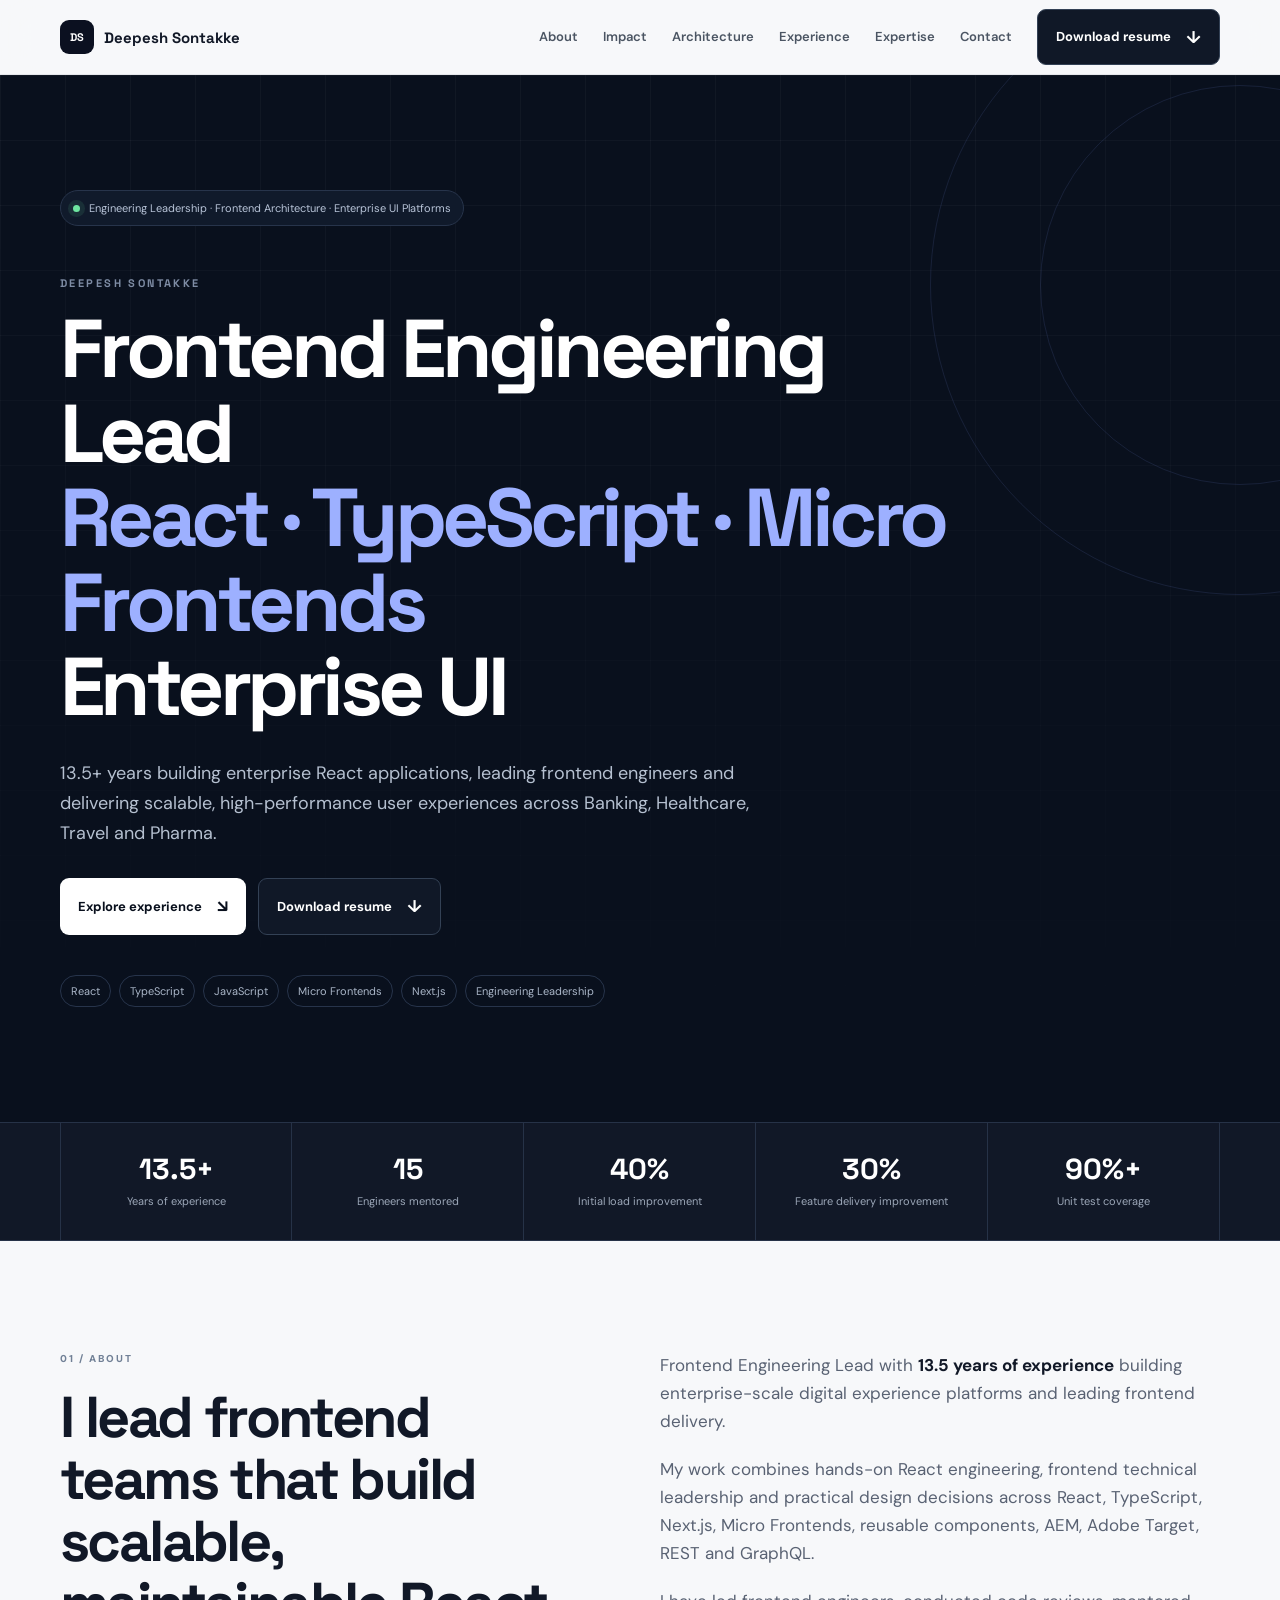
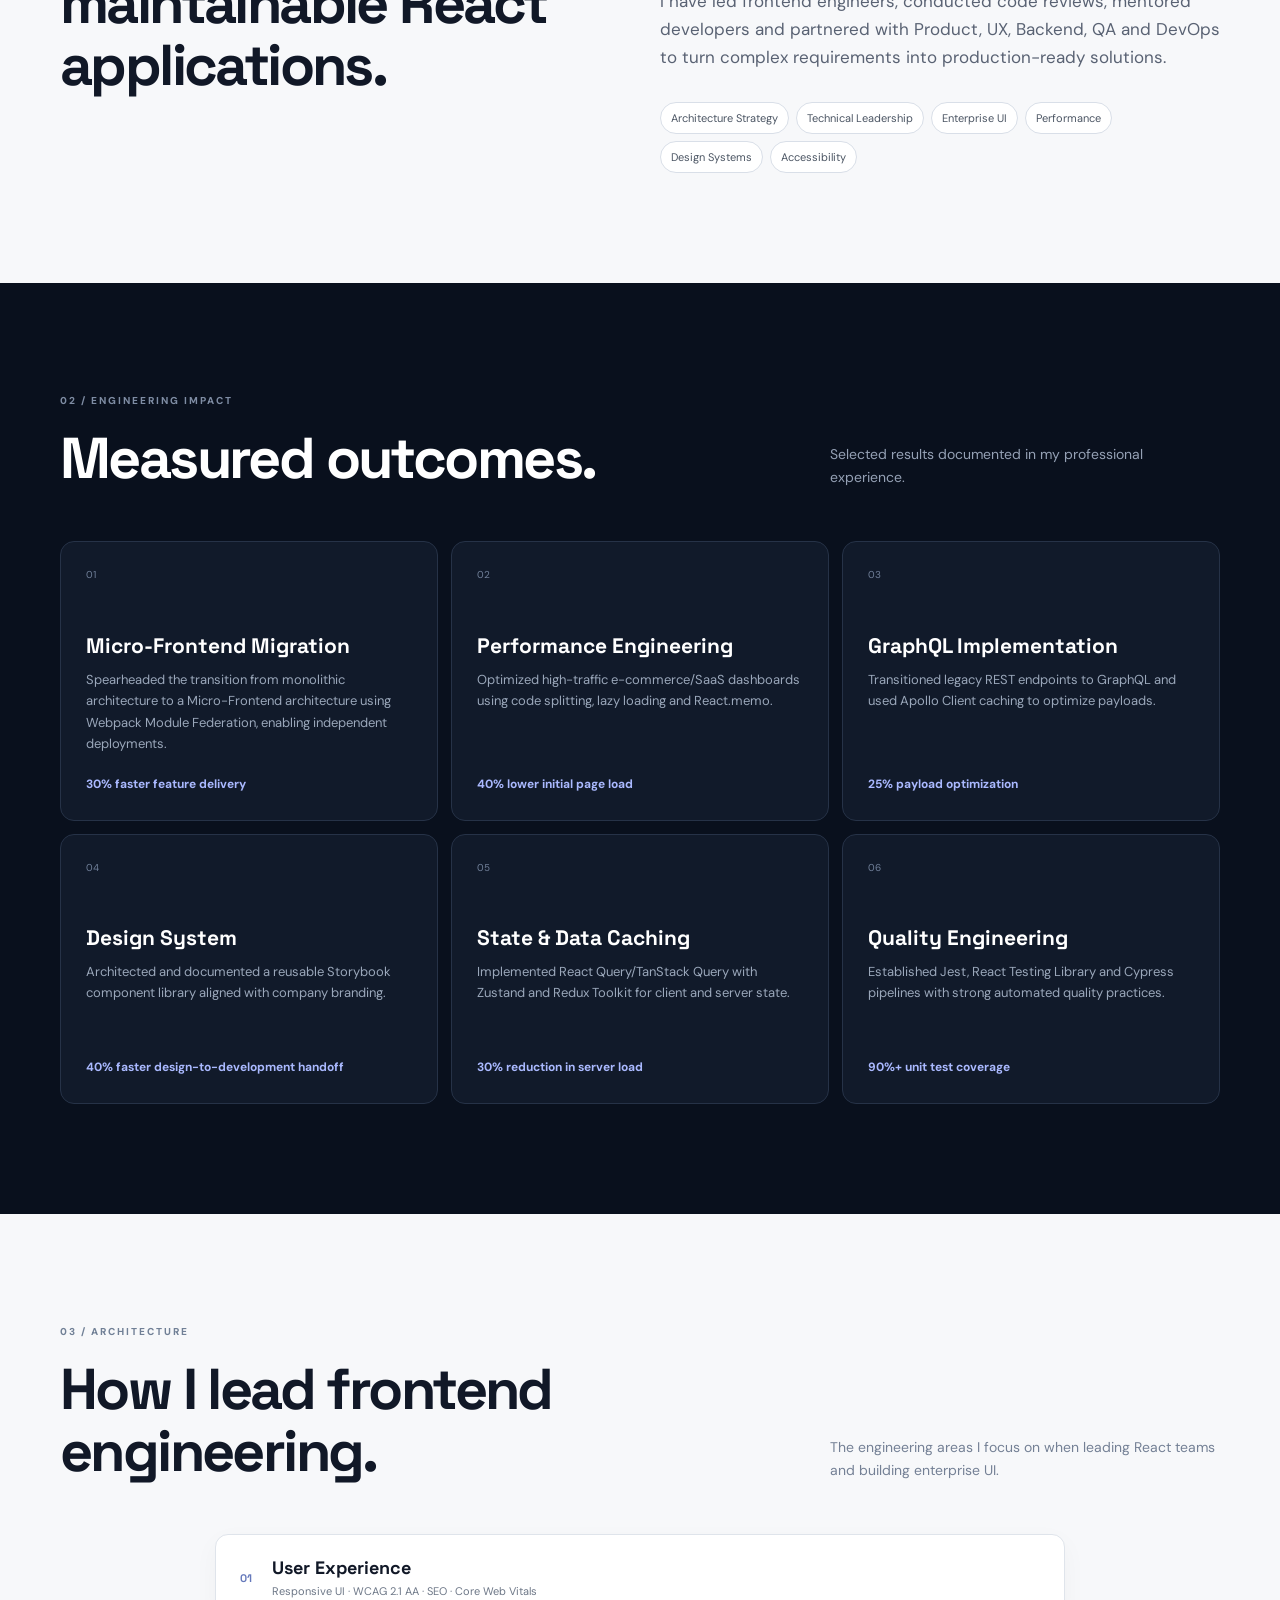
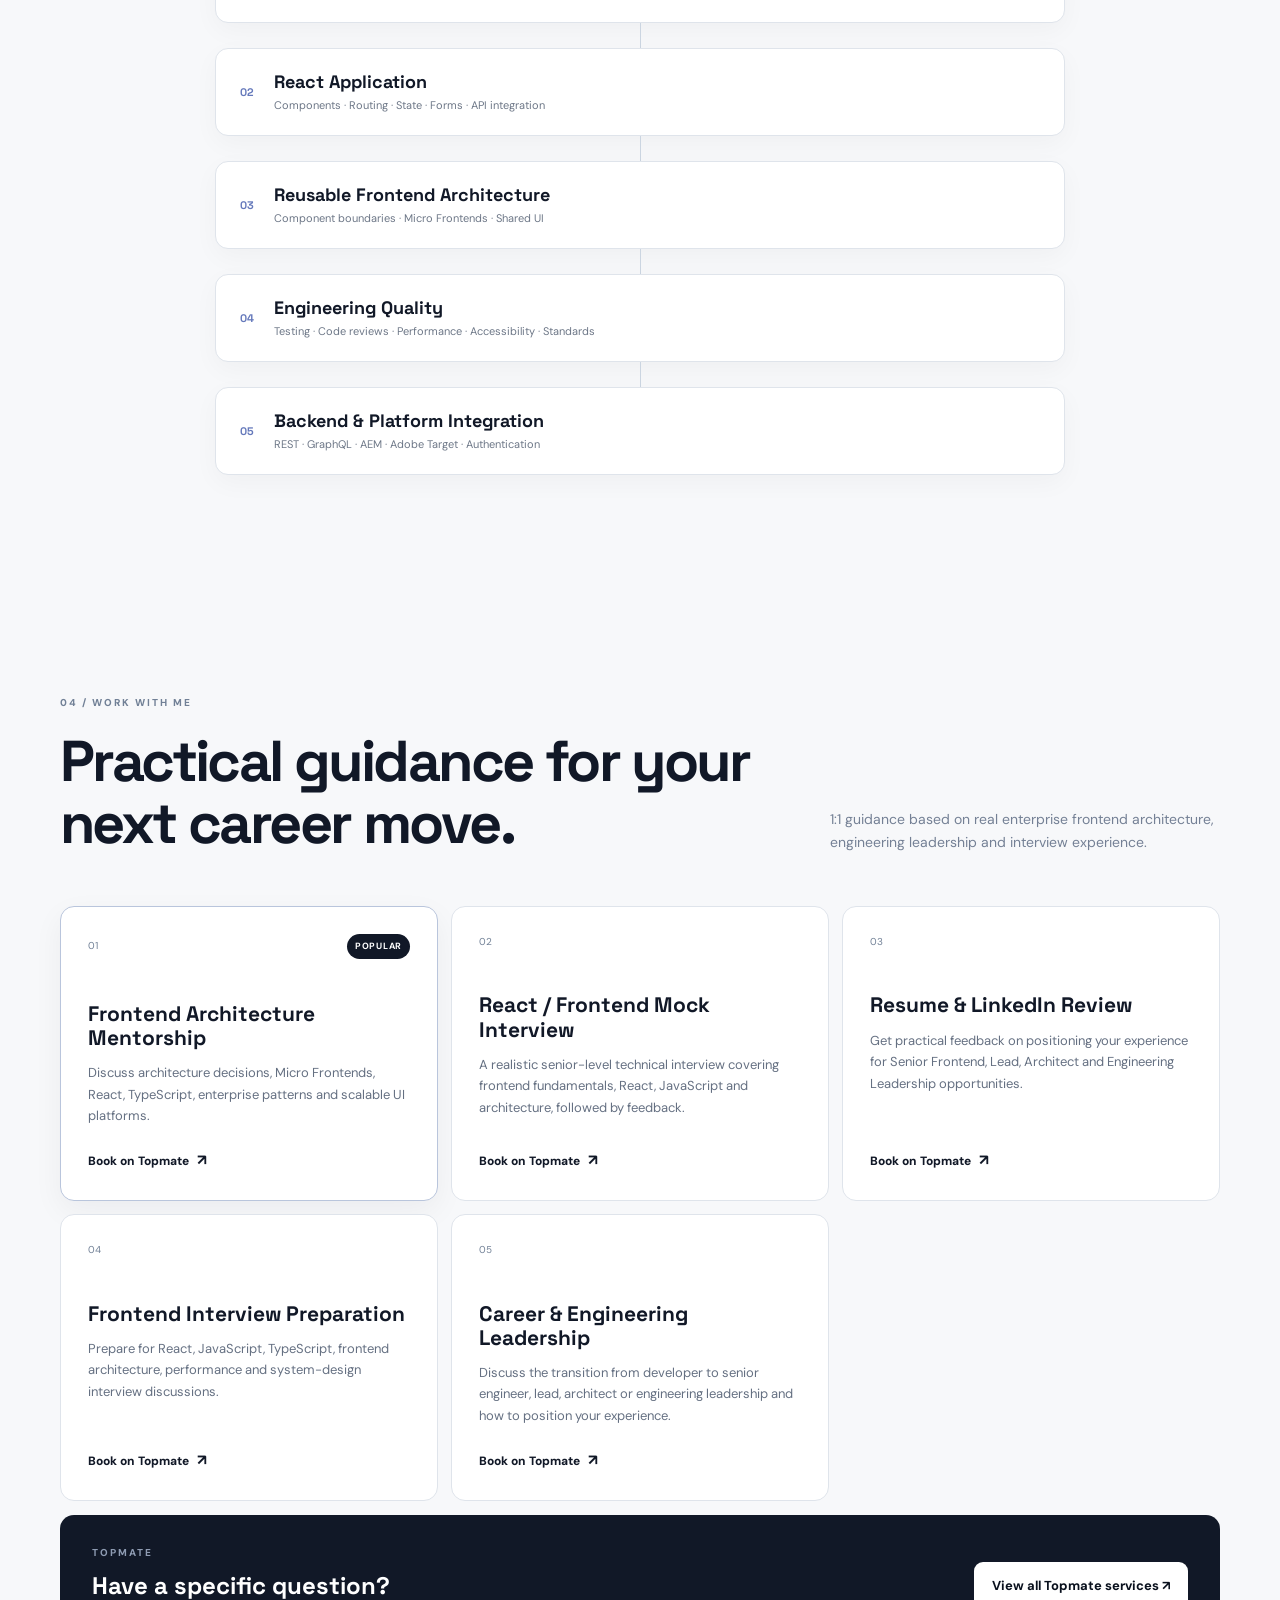
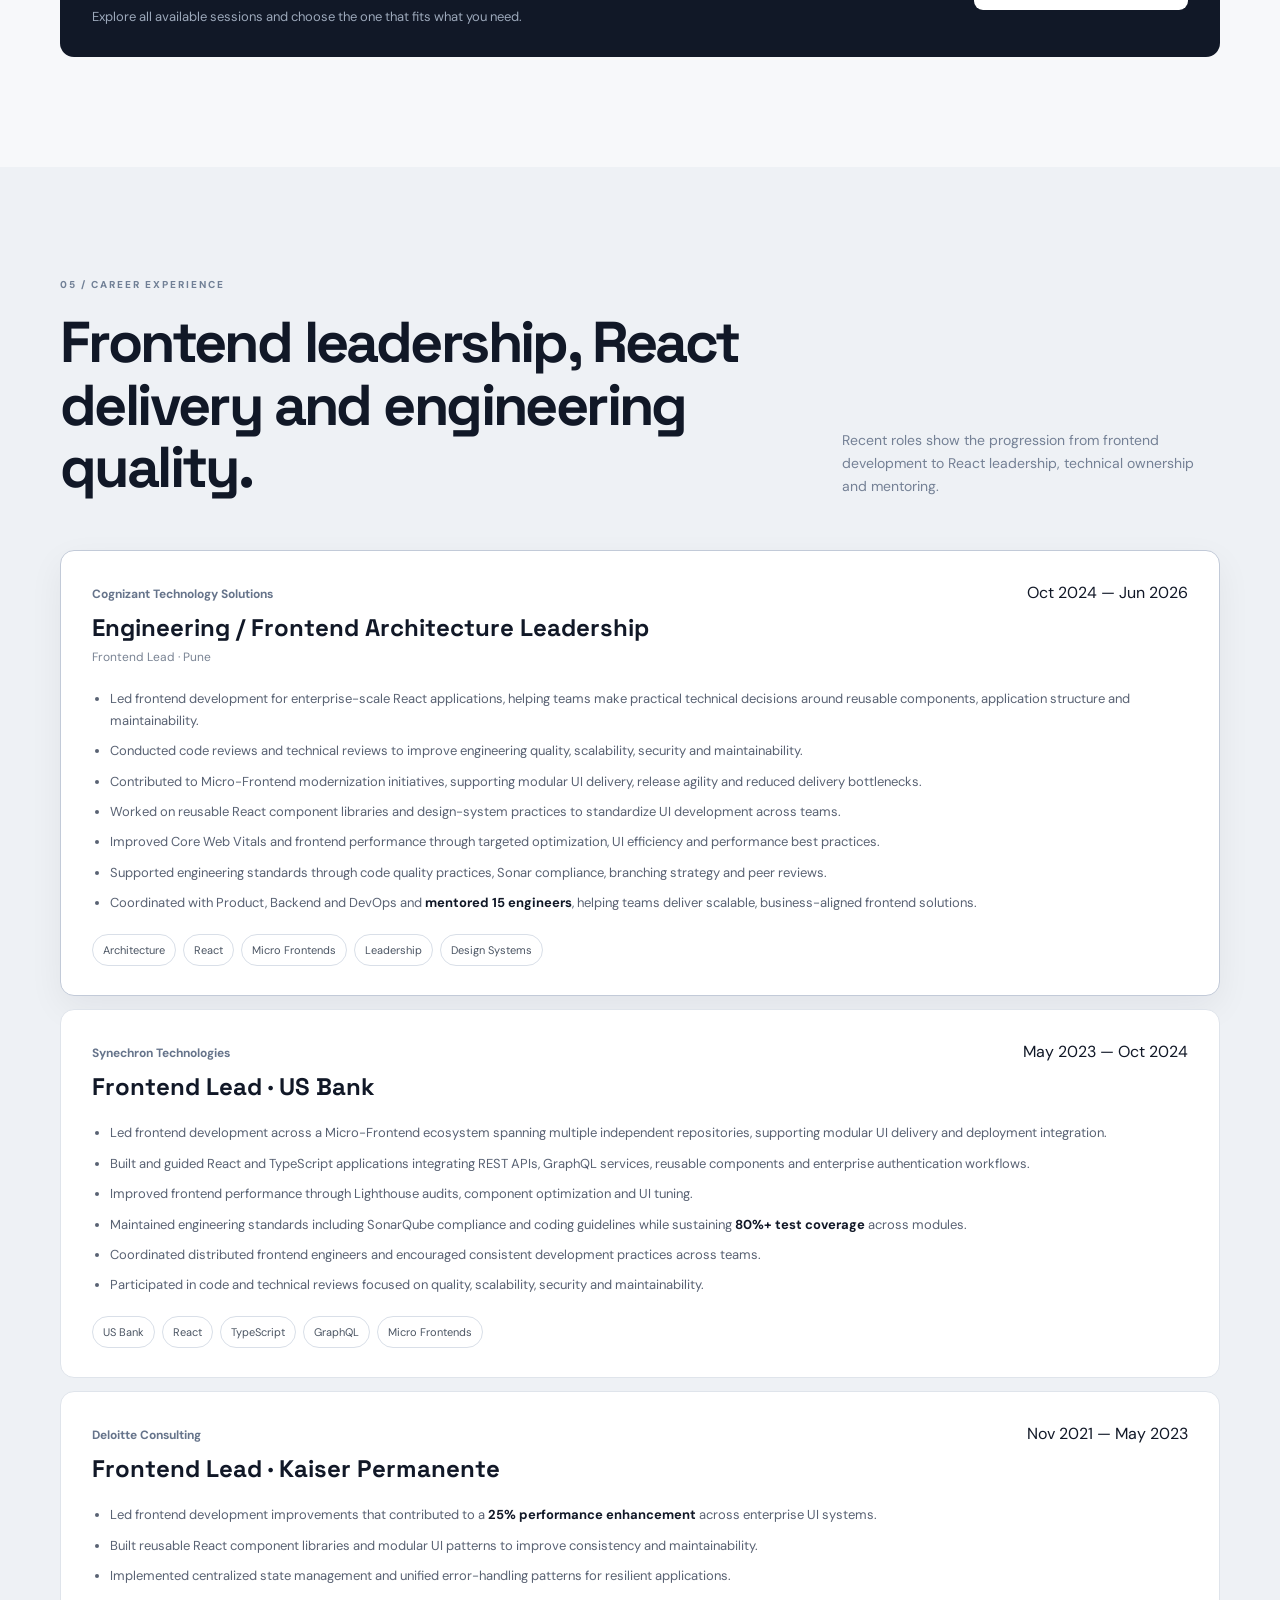
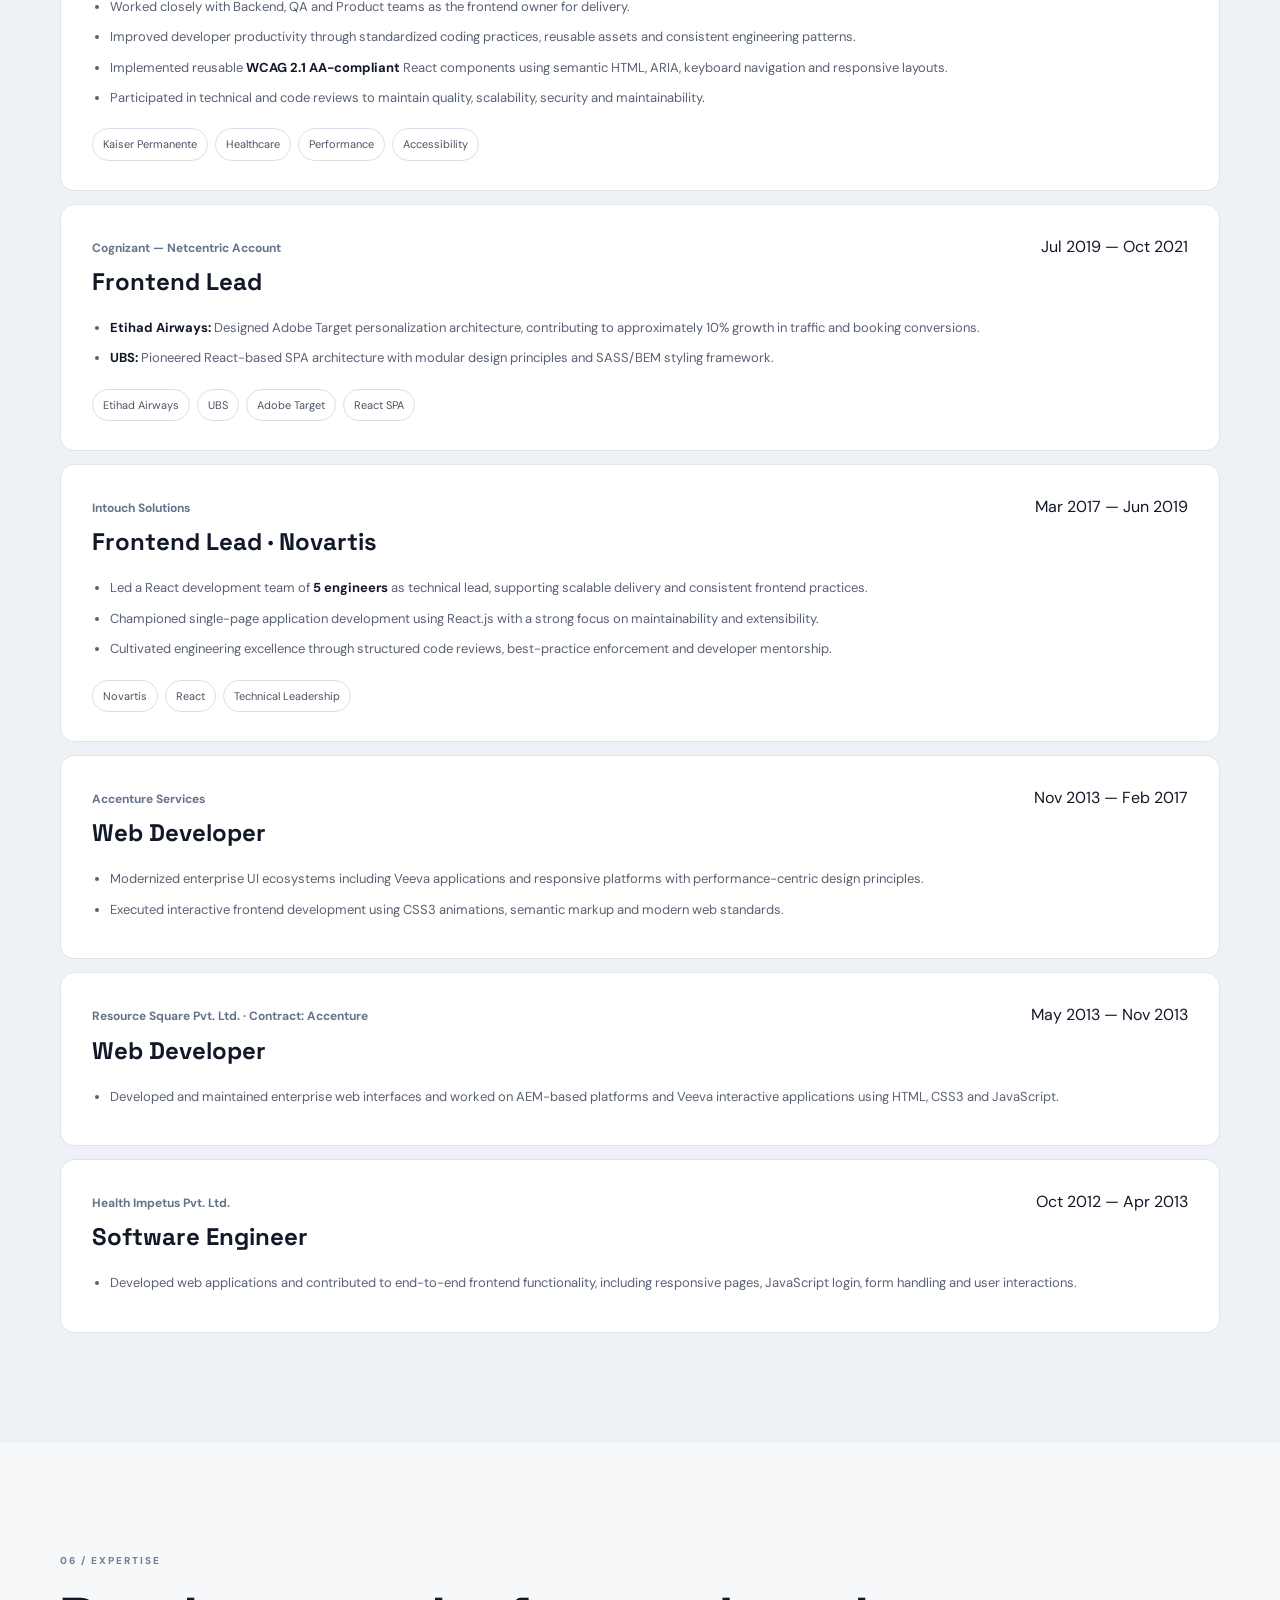
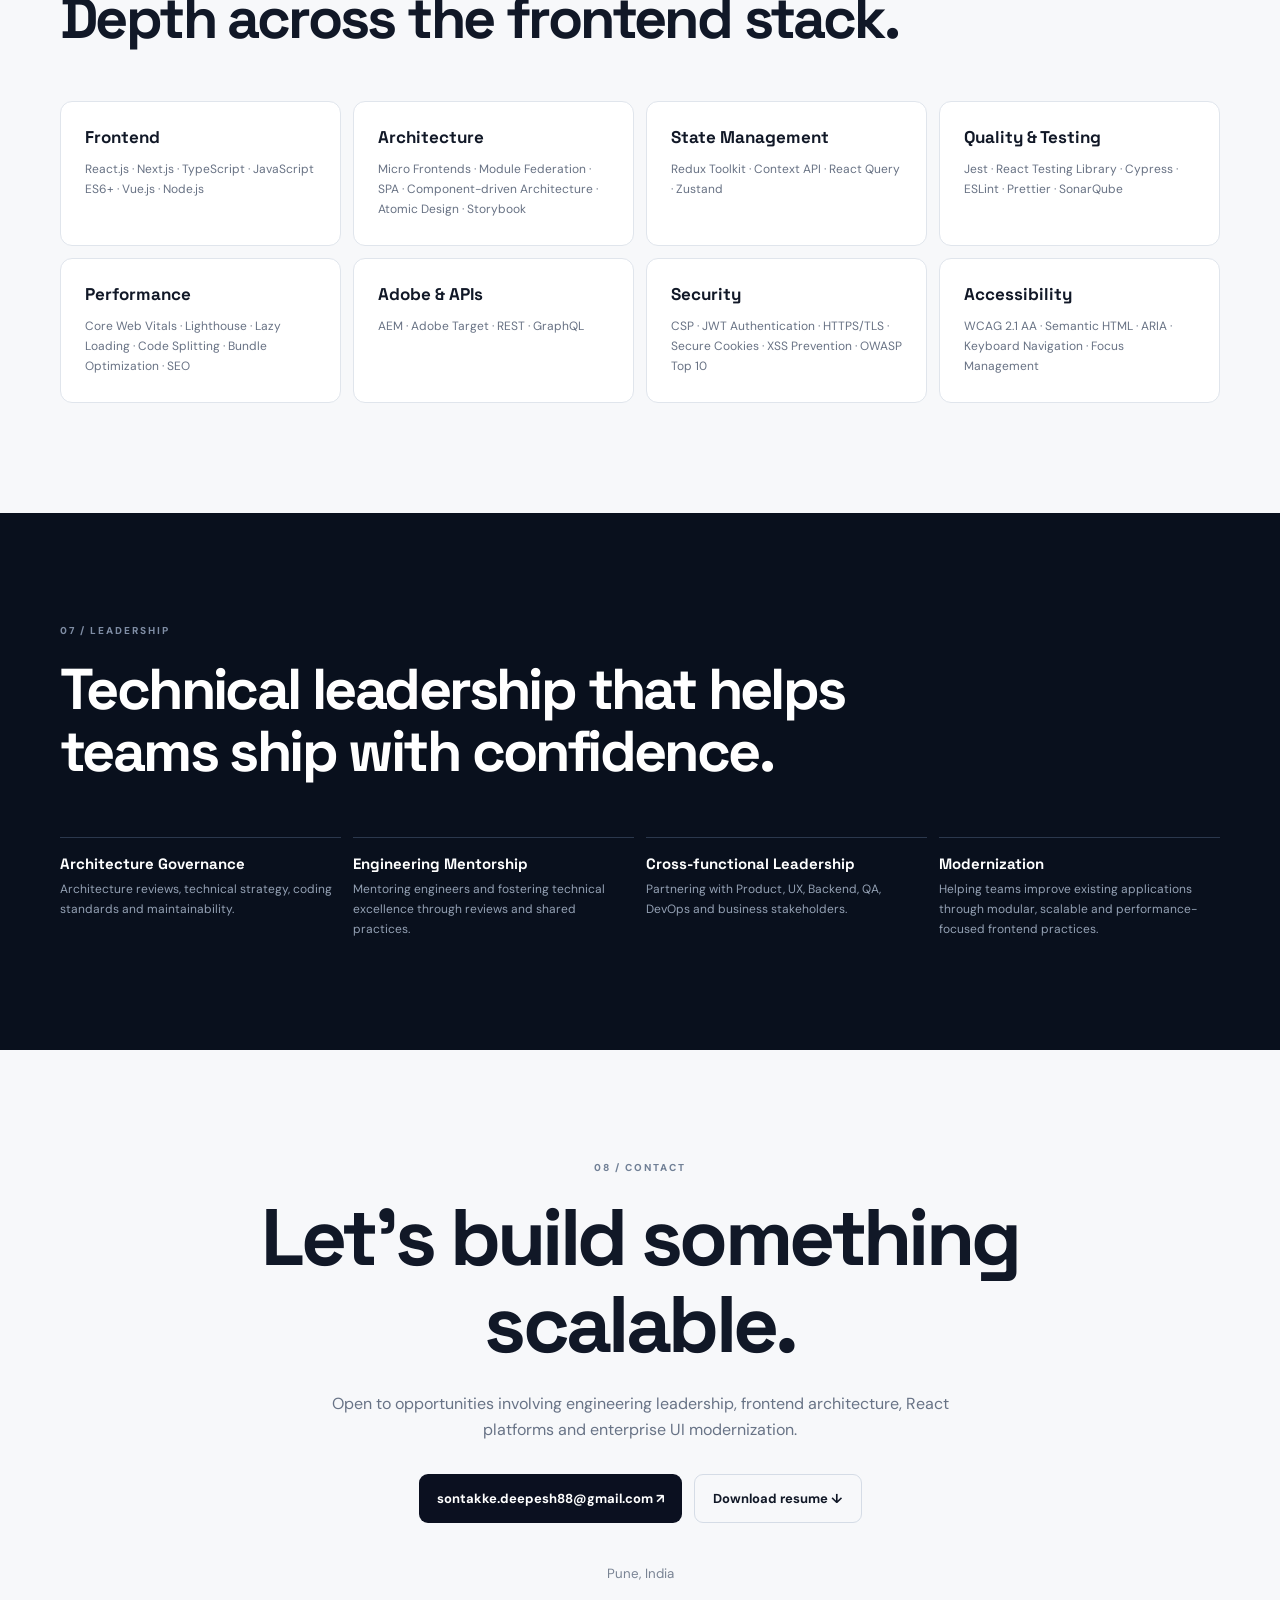
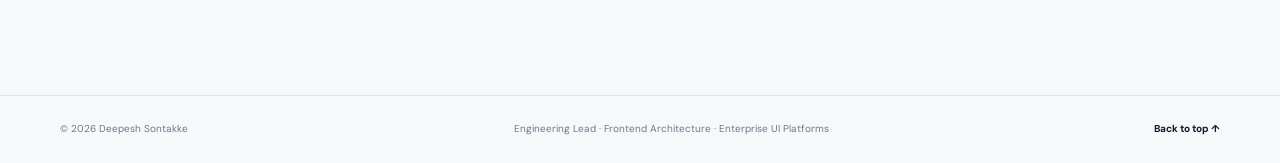
==== index.html @ 14c24fc3 "Add download button for resume in index.html" ====
<!DOCTYPE html>
<html lang="en">
<head>
  <meta charset="UTF-8">
  <meta name="viewport" content="width=device-width, initial-scale=1.0">
  <meta name="description" content="Deepesh Sontakke — Engineering Lead specializing in Frontend Architecture and Enterprise UI Platforms.">
  <meta name="theme-color" content="#09101d">
  <title>Deepesh Sontakke | Frontend Engineering Lead</title>
  <link rel="preconnect" href="https://fonts.googleapis.com">
  <link rel="preconnect" href="https://fonts.gstatic.com" crossorigin>
  <link href="https://fonts.googleapis.com/css2?family=DM+Sans:wght@400;500;600;700&family=Space+Grotesk:wght@500;600;700&display=swap" rel="stylesheet">
  <link rel="stylesheet" href="style.css">
</head>
<body>
<header class="site-header">
  <nav class="nav container">
    <a class="brand" href="#top"><span>DS</span> Deepesh Sontakke</a>
    <button class="menu-toggle" aria-label="Toggle navigation" aria-expanded="false">☰</button>
    <div class="nav-links">
      <a href="#about">About</a>
      <a href="#impact">Impact</a>
      <a href="#architecture">Architecture</a>
      <a href="#experience">Experience</a>
      <a href="#skills">Expertise</a>
      <a href="#contact">Contact</a>
      <div class="actions">
      <a class="button outline" href="assets/Resume-Deepesh-Sontakke-Frontend.pdf" download>Download resume <b>↓</b></a>
      </div>
    </div>
  </nav>
</header>

<main id="top">
<section class="hero">
  <div class="hero-grid"></div>
  <div class="container hero-content">
    <div class="availability"><i></i> Engineering Leadership · Frontend Architecture · Enterprise UI Platforms</div>
    <p class="hero-label">DEEPESH SONTAKKE</p>
    <h1>Frontend Engineering Lead<br><em>React · TypeScript · Micro Frontends</em><br>Enterprise UI</h1>
    <p class="hero-summary">13.5+ years building enterprise React applications, leading frontend engineers and delivering scalable, high-performance user experiences across Banking, Healthcare, Travel and Pharma.</p>
    <div class="actions">
      <a class="button light" href="#experience">Explore experience <b>↘</b></a>
      <a class="button outline" href="assets/Resume-Deepesh-Sontakke-Frontend.pdf" download>Download resume <b>↓</b></a>
    </div>
    <div class="hero-stack">
      <span>React</span><span>TypeScript</span><span>JavaScript</span><span>Micro Frontends</span><span>Next.js</span><span>Engineering Leadership</span>
    </div>
  </div>
  <div class="orb orb-one"></div><div class="orb orb-two"></div>
</section>

<section class="stats">
  <div class="container stats-grid">
    <div><strong>13.5+</strong><small>Years of experience</small></div>
    <div><strong>15</strong><small>Engineers mentored</small></div>
    <div><strong>40%</strong><small>Initial load improvement</small></div>
    <div><strong>30%</strong><small>Feature delivery improvement</small></div>
    <div><strong>90%+</strong><small>Unit test coverage</small></div>
  </div>
</section>

<section id="about" class="section">
  <div class="container two-column">
    <div>
      <span class="section-number">01 / ABOUT</span>
      <h2>I lead frontend teams that build scalable, maintainable React applications.</h2>
    </div>
    <div class="copy">
      <p>Frontend Engineering Lead with <strong>13.5 years of experience</strong> building enterprise-scale digital experience platforms and leading frontend delivery.</p>
      <p>My work combines hands-on React engineering, frontend technical leadership and practical design decisions across React, TypeScript, Next.js, Micro Frontends, reusable components, AEM, Adobe Target, REST and GraphQL.</p>
      <p>I have led frontend engineers, conducted code reviews, mentored developers and partnered with Product, UX, Backend, QA and DevOps to turn complex requirements into production-ready solutions.</p>
      <div class="tag-row">
        <span>Architecture Strategy</span><span>Technical Leadership</span><span>Enterprise UI</span><span>Performance</span><span>Design Systems</span><span>Accessibility</span>
      </div>
    </div>
  </div>
</section>

<section id="impact" class="section dark">
  <div class="container">
    <div class="section-heading">
      <div><span class="section-number">02 / ENGINEERING IMPACT</span><h2>Measured outcomes.</h2></div>
      <p>Selected results documented in my professional experience.</p>
    </div>
    <div class="impact-grid">
      <article><span>01</span><h3>Micro-Frontend Migration</h3><p>Spearheaded the transition from monolithic architecture to a Micro-Frontend architecture using Webpack Module Federation, enabling independent deployments.</p><strong>30% faster feature delivery</strong></article>
      <article><span>02</span><h3>Performance Engineering</h3><p>Optimized high-traffic e-commerce/SaaS dashboards using code splitting, lazy loading and React.memo.</p><strong>40% lower initial page load</strong></article>
      <article><span>03</span><h3>GraphQL Implementation</h3><p>Transitioned legacy REST endpoints to GraphQL and used Apollo Client caching to optimize payloads.</p><strong>25% payload optimization</strong></article>
      <article><span>04</span><h3>Design System</h3><p>Architected and documented a reusable Storybook component library aligned with company branding.</p><strong>40% faster design-to-development handoff</strong></article>
      <article><span>05</span><h3>State & Data Caching</h3><p>Implemented React Query/TanStack Query with Zustand and Redux Toolkit for client and server state.</p><strong>30% reduction in server load</strong></article>
      <article><span>06</span><h3>Quality Engineering</h3><p>Established Jest, React Testing Library and Cypress pipelines with strong automated quality practices.</p><strong>90%+ unit test coverage</strong></article>
    </div>
  </div>
</section>

<section id="architecture" class="section">
  <div class="container">
    <div class="section-heading">
      <div><span class="section-number">03 / ARCHITECTURE</span><h2>How I lead frontend engineering.</h2></div>
      <p>The engineering areas I focus on when leading React teams and building enterprise UI.</p>
    </div>
    <div class="architecture-flow">
      <div class="layer"><b>01</b><div><strong>User Experience</strong><small>Responsive UI · WCAG 2.1 AA · SEO · Core Web Vitals</small></div></div>
      <div class="line"></div>
      <div class="layer"><b>02</b><div><strong>React Application</strong><small>Components · Routing · State · Forms · API integration</small></div></div>
      <div class="line"></div>
      <div class="layer"><b>03</b><div><strong>Reusable Frontend Architecture</strong><small>Component boundaries · Micro Frontends · Shared UI</small></div></div>
      <div class="line"></div>
      <div class="layer"><b>04</b><div><strong>Engineering Quality</strong><small>Testing · Code reviews · Performance · Accessibility · Standards</small></div></div>
      <div class="line"></div>
      <div class="layer"><b>05</b><div><strong>Backend & Platform Integration</strong><small>REST · GraphQL · AEM · Adobe Target · Authentication</small></div></div>
    </div>
  </div>
</section>


<section id="work-with-me" class="section work-with-me">
  <div class="container">
    <div class="section-heading">
      <div>
        <span class="section-number">04 / WORK WITH ME</span>
        <h2>Practical guidance for your next career move.</h2>
      </div>
      <p>1:1 guidance based on real enterprise frontend architecture, engineering leadership and interview experience.</p>
    </div>

    <div class="service-grid">
      <article class="service-card service-featured">
        <div class="service-top"><span>01</span><b>Popular</b></div>
        <h3>Frontend Architecture Mentorship</h3>
        <p>Discuss architecture decisions, Micro Frontends, React, TypeScript, enterprise patterns and scalable UI platforms.</p>
        <a href="https://topmate.io/Deepesh_sontakke" target="_blank" rel="noopener">Book on Topmate <span>↗</span></a>
      </article>

      <article class="service-card">
        <div class="service-top"><span>02</span></div>
        <h3>React / Frontend Mock Interview</h3>
        <p>A realistic senior-level technical interview covering frontend fundamentals, React, JavaScript and architecture, followed by feedback.</p>
        <a href="https://topmate.io/Deepesh_sontakke" target="_blank" rel="noopener">Book on Topmate <span>↗</span></a>
      </article>

      <article class="service-card">
        <div class="service-top"><span>03</span></div>
        <h3>Resume & LinkedIn Review</h3>
        <p>Get practical feedback on positioning your experience for Senior Frontend, Lead, Architect and Engineering Leadership opportunities.</p>
        <a href="https://topmate.io/Deepesh_sontakke" target="_blank" rel="noopener">Book on Topmate <span>↗</span></a>
      </article>

      <article class="service-card">
        <div class="service-top"><span>04</span></div>
        <h3>Frontend Interview Preparation</h3>
        <p>Prepare for React, JavaScript, TypeScript, frontend architecture, performance and system-design interview discussions.</p>
        <a href="https://topmate.io/Deepesh_sontakke" target="_blank" rel="noopener">Book on Topmate <span>↗</span></a>
      </article>

      <article class="service-card">
        <div class="service-top"><span>05</span></div>
        <h3>Career & Engineering Leadership</h3>
        <p>Discuss the transition from developer to senior engineer, lead, architect or engineering leadership and how to position your experience.</p>
        <a href="https://topmate.io/Deepesh_sontakke" target="_blank" rel="noopener">Book on Topmate <span>↗</span></a>
      </article>
    </div>

    <div class="topmate-cta">
      <div>
        <span class="section-number">TOPMATE</span>
        <h3>Have a specific question?</h3>
        <p>Explore all available sessions and choose the one that fits what you need.</p>
      </div>
      <a class="button light" href="https://topmate.io/Deepesh_sontakke" target="_blank" rel="noopener">View all Topmate services ↗</a>
    </div>
  </div>
</section>

<section id="experience" class="section soft">
  <div class="container">
    <div class="section-heading">
      <div><span class="section-number">05 / CAREER EXPERIENCE</span><h2>Frontend leadership, React delivery and engineering quality.</h2></div>
      <p>Recent roles show the progression from frontend development to React leadership, technical ownership and mentoring.</p>
    </div>

    <div class="experience-list">
      <article class="experience-card featured">
        <div class="role-top"><div><span class="company">Cognizant Technology Solutions</span><h3>Engineering / Frontend Architecture Leadership</h3></div><span>Oct 2024 — Jun 2026</span></div>
        <p class="role-title">Frontend Lead · Pune</p>
        <ul>
          <li>Led frontend development for enterprise-scale React applications, helping teams make practical technical decisions around reusable components, application structure and maintainability.</li>
          <li>Conducted code reviews and technical reviews to improve engineering quality, scalability, security and maintainability.</li>
          <li>Contributed to Micro-Frontend modernization initiatives, supporting modular UI delivery, release agility and reduced delivery bottlenecks.</li>
          <li>Worked on reusable React component libraries and design-system practices to standardize UI development across teams.</li>
          <li>Improved Core Web Vitals and frontend performance through targeted optimization, UI efficiency and performance best practices.</li>
          <li>Supported engineering standards through code quality practices, Sonar compliance, branching strategy and peer reviews.</li>
          <li>Coordinated with Product, Backend and DevOps and <strong>mentored 15 engineers</strong>, helping teams deliver scalable, business-aligned frontend solutions.</li>
        </ul>
        <div class="chips"><span>Architecture</span><span>React</span><span>Micro Frontends</span><span>Leadership</span><span>Design Systems</span></div>
      </article>

      <article class="experience-card">
        <div class="role-top"><div><span class="company">Synechron Technologies</span><h3>Frontend Lead · US Bank</h3></div><span>May 2023 — Oct 2024</span></div>
        <ul>
          <li>Led frontend development across a Micro-Frontend ecosystem spanning multiple independent repositories, supporting modular UI delivery and deployment integration.</li>
          <li>Built and guided React and TypeScript applications integrating REST APIs, GraphQL services, reusable components and enterprise authentication workflows.</li>
          <li>Improved frontend performance through Lighthouse audits, component optimization and UI tuning.</li>
          <li>Maintained engineering standards including SonarQube compliance and coding guidelines while sustaining <strong>80%+ test coverage</strong> across modules.</li>
          <li>Coordinated distributed frontend engineers and encouraged consistent development practices across teams.</li>
          <li>Participated in code and technical reviews focused on quality, scalability, security and maintainability.</li>
        </ul>
        <div class="chips"><span>US Bank</span><span>React</span><span>TypeScript</span><span>GraphQL</span><span>Micro Frontends</span></div>
      </article>

      <article class="experience-card">
        <div class="role-top"><div><span class="company">Deloitte Consulting</span><h3>Frontend Lead · Kaiser Permanente</h3></div><span>Nov 2021 — May 2023</span></div>
        <ul>
          <li>Led frontend development improvements that contributed to a <strong>25% performance enhancement</strong> across enterprise UI systems.</li>
          <li>Built reusable React component libraries and modular UI patterns to improve consistency and maintainability.</li>
          <li>Implemented centralized state management and unified error-handling patterns for resilient applications.</li>
          <li>Worked closely with Backend, QA and Product teams as the frontend owner for delivery.</li>
          <li>Improved developer productivity through standardized coding practices, reusable assets and consistent engineering patterns.</li>
          <li>Implemented reusable <strong>WCAG 2.1 AA-compliant</strong> React components using semantic HTML, ARIA, keyboard navigation and responsive layouts.</li>
          <li>Participated in technical and code reviews to maintain quality, scalability, security and maintainability.</li>
        </ul>
        <div class="chips"><span>Kaiser Permanente</span><span>Healthcare</span><span>Performance</span><span>Accessibility</span></div>
      </article>

      <article class="experience-card">
        <div class="role-top"><div><span class="company">Cognizant — Netcentric Account</span><h3>Frontend Lead</h3></div><span>Jul 2019 — Oct 2021</span></div>
        <ul>
          <li><strong>Etihad Airways:</strong> Designed Adobe Target personalization architecture, contributing to approximately 10% growth in traffic and booking conversions.</li>
          <li><strong>UBS:</strong> Pioneered React-based SPA architecture with modular design principles and SASS/BEM styling framework.</li>
        </ul>
        <div class="chips"><span>Etihad Airways</span><span>UBS</span><span>Adobe Target</span><span>React SPA</span></div>
      </article>

      <article class="experience-card">
        <div class="role-top"><div><span class="company">Intouch Solutions</span><h3>Frontend Lead · Novartis</h3></div><span>Mar 2017 — Jun 2019</span></div>
        <ul>
          <li>Led a React development team of <strong>5 engineers</strong> as technical lead, supporting scalable delivery and consistent frontend practices.</li>
          <li>Championed single-page application development using React.js with a strong focus on maintainability and extensibility.</li>
          <li>Cultivated engineering excellence through structured code reviews, best-practice enforcement and developer mentorship.</li>
        </ul>
        <div class="chips"><span>Novartis</span><span>React</span><span>Technical Leadership</span></div>
      </article>

      <article class="experience-card compact">
        <div class="role-top"><div><span class="company">Accenture Services</span><h3>Web Developer</h3></div><span>Nov 2013 — Feb 2017</span></div>
        <ul>
          <li>Modernized enterprise UI ecosystems including Veeva applications and responsive platforms with performance-centric design principles.</li>
          <li>Executed interactive frontend development using CSS3 animations, semantic markup and modern web standards.</li>
        </ul>
      </article>

      <article class="experience-card compact">
        <div class="role-top"><div><span class="company">Resource Square Pvt. Ltd. · Contract: Accenture</span><h3>Web Developer</h3></div><span>May 2013 — Nov 2013</span></div>
        <ul>
          <li>Developed and maintained enterprise web interfaces and worked on AEM-based platforms and Veeva interactive applications using HTML, CSS3 and JavaScript.</li>
        </ul>
      </article>

      <article class="experience-card compact">
        <div class="role-top"><div><span class="company">Health Impetus Pvt. Ltd.</span><h3>Software Engineer</h3></div><span>Oct 2012 — Apr 2013</span></div>
        <ul>
          <li>Developed web applications and contributed to end-to-end frontend functionality, including responsive pages, JavaScript login, form handling and user interactions.</li>
        </ul>
      </article>
    </div>
  </div>
</section>

<section id="skills" class="section">
  <div class="container">
    <div class="section-heading"><div><span class="section-number">06 / EXPERTISE</span><h2>Depth across the frontend stack.</h2></div></div>
    <div class="skill-grid">
      <article><h3>Frontend</h3><p>React.js · Next.js · TypeScript · JavaScript ES6+ · Vue.js · Node.js</p></article>
      <article><h3>Architecture</h3><p>Micro Frontends · Module Federation · SPA · Component-driven Architecture · Atomic Design · Storybook</p></article>
      <article><h3>State Management</h3><p>Redux Toolkit · Context API · React Query · Zustand</p></article>
      <article><h3>Quality & Testing</h3><p>Jest · React Testing Library · Cypress · ESLint · Prettier · SonarQube</p></article>
      <article><h3>Performance</h3><p>Core Web Vitals · Lighthouse · Lazy Loading · Code Splitting · Bundle Optimization · SEO</p></article>
      <article><h3>Adobe & APIs</h3><p>AEM · Adobe Target · REST · GraphQL</p></article>
      <article><h3>Security</h3><p>CSP · JWT Authentication · HTTPS/TLS · Secure Cookies · XSS Prevention · OWASP Top 10</p></article>
      <article><h3>Accessibility</h3><p>WCAG 2.1 AA · Semantic HTML · ARIA · Keyboard Navigation · Focus Management</p></article>
    </div>
  </div>
</section>

<section class="section dark philosophy">
  <div class="container">
    <span class="section-number">07 / LEADERSHIP</span>
    <h2>Technical leadership that helps teams ship with confidence.</h2>
    <div class="lead-grid">
      <div><b>Architecture Governance</b><span>Architecture reviews, technical strategy, coding standards and maintainability.</span></div>
      <div><b>Engineering Mentorship</b><span>Mentoring engineers and fostering technical excellence through reviews and shared practices.</span></div>
      <div><b>Cross-functional Leadership</b><span>Partnering with Product, UX, Backend, QA, DevOps and business stakeholders.</span></div>
      <div><b>Modernization</b><span>Helping teams improve existing applications through modular, scalable and performance-focused frontend practices.</span></div>
    </div>
  </div>
</section>

<section id="contact" class="section contact">
  <div class="container">
    <span class="section-number">08 / CONTACT</span>
    <h2>Let's build something scalable.</h2>
    <p>Open to opportunities involving engineering leadership, frontend architecture, React platforms and enterprise UI modernization.</p>
    <div class="actions centered">
      <a class="button dark-button" href="mailto:sontakke.deepesh88@gmail.com">sontakke.deepesh88@gmail.com ↗</a>
      <a class="button outline-dark" href="assets/Resume-Deepesh-Sontakke-Frontend.pdf" download>Download resume ↓</a>
    </div>
    <small>Pune, India</small>
  </div>
</section>
</main>

<footer>
  <div class="container footer-inner">
    <span>© 2026 Deepesh Sontakke</span>
    <span>Engineering Lead · Frontend Architecture · Enterprise UI Platforms</span>
    <a href="#top">Back to top ↑</a>
  </div>
</footer>
<script src="script.js"></script>
</body>
</html>
---- style.css ----
*{box-sizing:border-box}html{scroll-behavior:smooth}body{margin:0;background:#f7f8fa;color:#111827;font-family:"DM Sans",sans-serif;line-height:1.65}a{text-decoration:none;color:inherit}.container{width:min(1160px,calc(100% - 40px));margin:auto}.site-header{position:sticky;top:0;z-index:100;background:rgba(247,248,250,.86);backdrop-filter:blur(18px);border-bottom:1px solid #e5e7eb}.nav{height:74px;display:flex;align-items:center;justify-content:space-between}.brand{font:700 15px "Space Grotesk";display:flex;align-items:center;gap:10px}.brand span{width:34px;height:34px;border-radius:9px;background:#0b1020;color:#fff;display:grid;place-items:center;font-size:11px}.nav-links{display:flex;gap:25px;align-items:center;font-size:13px;font-weight:600;color:#4b5563}.nav-links a:hover{color:#111827}.menu-toggle{display:none;border:0;background:none;font-size:22px}.hero{min-height:700px;position:relative;overflow:hidden;background:#09101d;color:#fff}.hero-grid{position:absolute;inset:0;background-image:linear-gradient(rgba(255,255,255,.035) 1px,transparent 1px),linear-gradient(90deg,rgba(255,255,255,.035) 1px,transparent 1px);background-size:65px 65px;mask-image:linear-gradient(to bottom,#000,transparent)}.hero-content{position:relative;z-index:2;padding:115px 0}.availability{display:inline-flex;align-items:center;gap:9px;padding:8px 12px;border:1px solid #27344b;border-radius:999px;background:#101a2b;color:#b8c4d8;font-size:11px}.availability i{width:7px;height:7px;border-radius:50%;background:#6ee7a1;box-shadow:0 0 0 5px rgba(110,231,161,.1)}.hero-label{font:700 11px "Space Grotesk";letter-spacing:.22em;color:#7e8ca4;margin:50px 0 17px}.hero h1{font:700 clamp(48px,7vw,82px)/1.03 "Space Grotesk";letter-spacing:-.055em;margin:0;max-width:900px}.hero h1 em{font-style:normal;color:#9db0ff}.hero-summary{max-width:700px;color:#b5c0d0;font-size:18px;margin:30px 0}.actions{display:flex;gap:12px;flex-wrap:wrap}.button{display:inline-flex;align-items:center;justify-content:center;gap:15px;padding:13px 18px;border-radius:9px;font-size:13px;font-weight:700}.button.light{background:#fff;color:#09101d}.button.outline{border:1px solid #334155;color:#fff;background:#101827}.button b{font-size:17px}.hero-stack{display:flex;flex-wrap:wrap;gap:8px;margin-top:40px}.hero-stack span{border:1px solid #27344b;border-radius:999px;padding:6px 10px;font-size:11px;color:#aab6c8}.orb{position:absolute;border:1px solid rgba(130,154,255,.12);border-radius:50%}.orb-one{width:620px;height:620px;right:-270px;top:-100px}.orb-two{width:400px;height:400px;right:-160px;top:10px}.stats{background:#111827;color:#fff;border-top:1px solid #263247;border-bottom:1px solid #263247}.stats-grid{display:grid;grid-template-columns:repeat(5,1fr)}.stats-grid>div{text-align:center;padding:27px 12px;border-right:1px solid #263247}.stats-grid>div:first-child{border-left:1px solid #263247}.stats strong{display:block;font:700 29px "Space Grotesk"}.stats small{font-size:11px;color:#9ca7b8}.section{padding:110px 0}.two-column{display:grid;grid-template-columns:1fr 1.12fr;gap:100px}.section-number{display:block;font-size:10px;letter-spacing:.2em;font-weight:800;color:#718096;margin-bottom:18px}.section h2{font:700 clamp(37px,4.5vw,58px)/1.08 "Space Grotesk";letter-spacing:-.045em;margin:0}.copy{font-size:17px;color:#596273}.copy p{margin-top:0;margin-bottom:20px}.copy strong{color:#111827}.tag-row{display:flex;gap:7px;flex-wrap:wrap;margin-top:30px}.tag-row span,.chips span{border:1px solid #d9dfe8;background:#fff;border-radius:999px;padding:6px 10px;font-size:11px;color:#4b5563}.dark{background:#09101d;color:#fff}.dark .section-number{color:#7f8da4}.section-heading{display:flex;justify-content:space-between;align-items:end;gap:40px;margin-bottom:52px}.section-heading>p{max-width:390px;margin:0;color:#748095;font-size:14px}.dark .section-heading>p{color:#95a1b5}.impact-grid{display:grid;grid-template-columns:repeat(3,1fr);gap:13px}.impact-grid article{background:#111a2a;border:1px solid #263247;border-radius:14px;padding:25px;min-height:270px;display:flex;flex-direction:column;transition:.25s}.impact-grid article:hover{transform:translateY(-4px);border-color:#4d5f7f}.impact-grid article>span{font-size:10px;color:#71809a;margin-bottom:48px}.impact-grid h3{font:700 21px "Space Grotesk";margin:0 0 10px}.impact-grid p{color:#9aa7ba;font-size:13px;margin:0 0 20px}.impact-grid strong{margin-top:auto;color:#aab9ff;font-size:12px}.architecture-flow{max-width:850px;margin:auto}.layer{display:flex;align-items:center;gap:20px;padding:21px 24px;background:#fff;border:1px solid #dfe4eb;border-radius:13px;box-shadow:0 8px 26px rgba(17,24,39,.035);transition:.25s}.layer:hover{transform:translateX(6px);border-color:#aab8d3}.layer>b{font:700 11px "Space Grotesk";color:#6579bb}.layer strong{display:block;font:700 18px "Space Grotesk"}.layer small{display:block;color:#6d7787;font-size:11px;margin-top:3px}.line{height:25px;width:1px;background:#cbd5e1;margin:auto}.soft{background:#eef1f5}.experience-list{display:grid;gap:13px}.experience-card{background:#fff;border:1px solid #dfe4eb;border-radius:14px;padding:29px 31px}.experience-card.featured{border-color:#c2cad8;box-shadow:0 12px 35px rgba(15,23,42,.06)}.role-top{display:flex;justify-content:space-between;align-items:start;gap:25px}.company{font-size:12px;font-weight:700;color:#66748b}.role-top h3{font:700 24px "Space Grotesk";margin:6px 0 0}.role-top time{font:600 11px "Space Grotesk";color:#718096;white-space:nowrap;padding-top:4px}.role-title{font-size:12px;color:#7a8494;margin:5px 0 18px}.experience-card ul{margin:20px 0 0;padding-left:18px;color:#596273;font-size:13px}.experience-card li{margin:9px 0}.experience-card li strong{color:#111827}.chips{display:flex;flex-wrap:wrap;gap:7px;margin-top:20px}.skill-grid{display:grid;grid-template-columns:repeat(4,1fr);gap:12px}.skill-grid article{background:#fff;border:1px solid #e0e5ec;border-radius:12px;padding:24px;min-height:145px}.skill-grid h3{font:700 17px "Space Grotesk";margin:0 0 12px}.skill-grid p{font-size:12px;color:#687284;margin:0}.philosophy h2{max-width:920px}.lead-grid{display:grid;grid-template-columns:repeat(4,1fr);gap:12px;margin-top:55px}.lead-grid div{border-top:1px solid #2b384d;padding-top:16px}.lead-grid b{display:block;font:700 15px "Space Grotesk";margin-bottom:7px}.lead-grid span{display:block;color:#94a1b4;font-size:12px}.contact{text-align:center}.contact .container{max-width:900px}.contact h2{font-size:clamp(45px,7vw,80px)}.contact p{max-width:650px;margin:24px auto;color:#687386;font-size:16px}.centered{justify-content:center;margin-top:30px}.dark-button{background:#0b1020;color:#fff}.outline-dark{border:1px solid #d5dce6;color:#111827}.contact small{display:block;margin-top:40px;color:#7a8494}footer{border-top:1px solid #e0e5ec;padding:25px 0;color:#6e7888;font-size:10px}.footer-inner{display:flex;justify-content:space-between;gap:20px}.footer-inner a{color:#111827;font-weight:700}@media(max-width:900px){.nav-links{display:none;position:absolute;top:74px;left:0;right:0;padding:20px;background:#f7f8fa;border-bottom:1px solid #e5e7eb;flex-direction:column}.nav-links.open{display:flex}.menu-toggle{display:block}.stats-grid{grid-template-columns:repeat(3,1fr)}.two-column{grid-template-columns:1fr;gap:35px}.impact-grid{grid-template-columns:1fr 1fr}.skill-grid{grid-template-columns:1fr 1fr}.lead-grid{grid-template-columns:1fr 1fr}.section-heading{align-items:start;flex-direction:column}}@media(max-width:620px){.container{width:calc(100% - 28px)}.hero-content{padding:85px 0}.hero h1{font-size:47px}.hero-summary{font-size:16px}.stats-grid{grid-template-columns:1fr 1fr}.stats-grid>div{padding:20px 8px}.stats strong{font-size:24px}.section{padding:75px 0}.impact-grid,.skill-grid,.lead-grid{grid-template-columns:1fr}.role-top{flex-direction:column;gap:4px}.experience-card{padding:23px 20px}.footer-inner{flex-direction:column}.section-heading{margin-bottom:35px}}

.work-with-me{background:#f7f8fa}.service-grid{display:grid;grid-template-columns:repeat(3,1fr);gap:13px}.service-card{background:#fff;border:1px solid #dfe4eb;border-radius:14px;padding:27px;min-height:275px;display:flex;flex-direction:column;transition:.25s}.service-card:hover{transform:translateY(-4px);border-color:#aebbd0;box-shadow:0 14px 35px rgba(15,23,42,.06)}.service-card.service-featured{border-color:#b9c5dc;box-shadow:0 10px 30px rgba(15,23,42,.05)}.service-top{display:flex;justify-content:space-between;align-items:center;margin-bottom:43px}.service-top>span{font-size:10px;color:#718096}.service-top>b{font-size:9px;letter-spacing:.08em;text-transform:uppercase;background:#111827;color:#fff;border-radius:999px;padding:5px 8px}.service-card h3{font:700 21px "Space Grotesk";margin:0 0 12px;line-height:1.15}.service-card p{font-size:13px;color:#657082;margin:0}.service-card a{margin-top:auto;padding-top:22px;font-size:12px;font-weight:800;color:#111827}.service-card a span{font-size:15px;margin-left:5px}.topmate-cta{margin-top:14px;padding:30px 32px;border-radius:14px;background:#111827;color:#fff;display:flex;justify-content:space-between;align-items:center;gap:30px}.topmate-cta .section-number{color:#8e9bb2;margin-bottom:8px}.topmate-cta h3{font:700 24px "Space Grotesk";margin:0 0 5px}.topmate-cta p{margin:0;color:#9ca8ba;font-size:13px}.topmate-cta .button.light{white-space:nowrap}@media(max-width:900px){.service-grid{grid-template-columns:1fr 1fr}.topmate-cta{align-items:flex-start;flex-direction:column}}@media(max-width:620px){.service-grid{grid-template-columns:1fr}.topmate-cta{padding:25px 20px}}
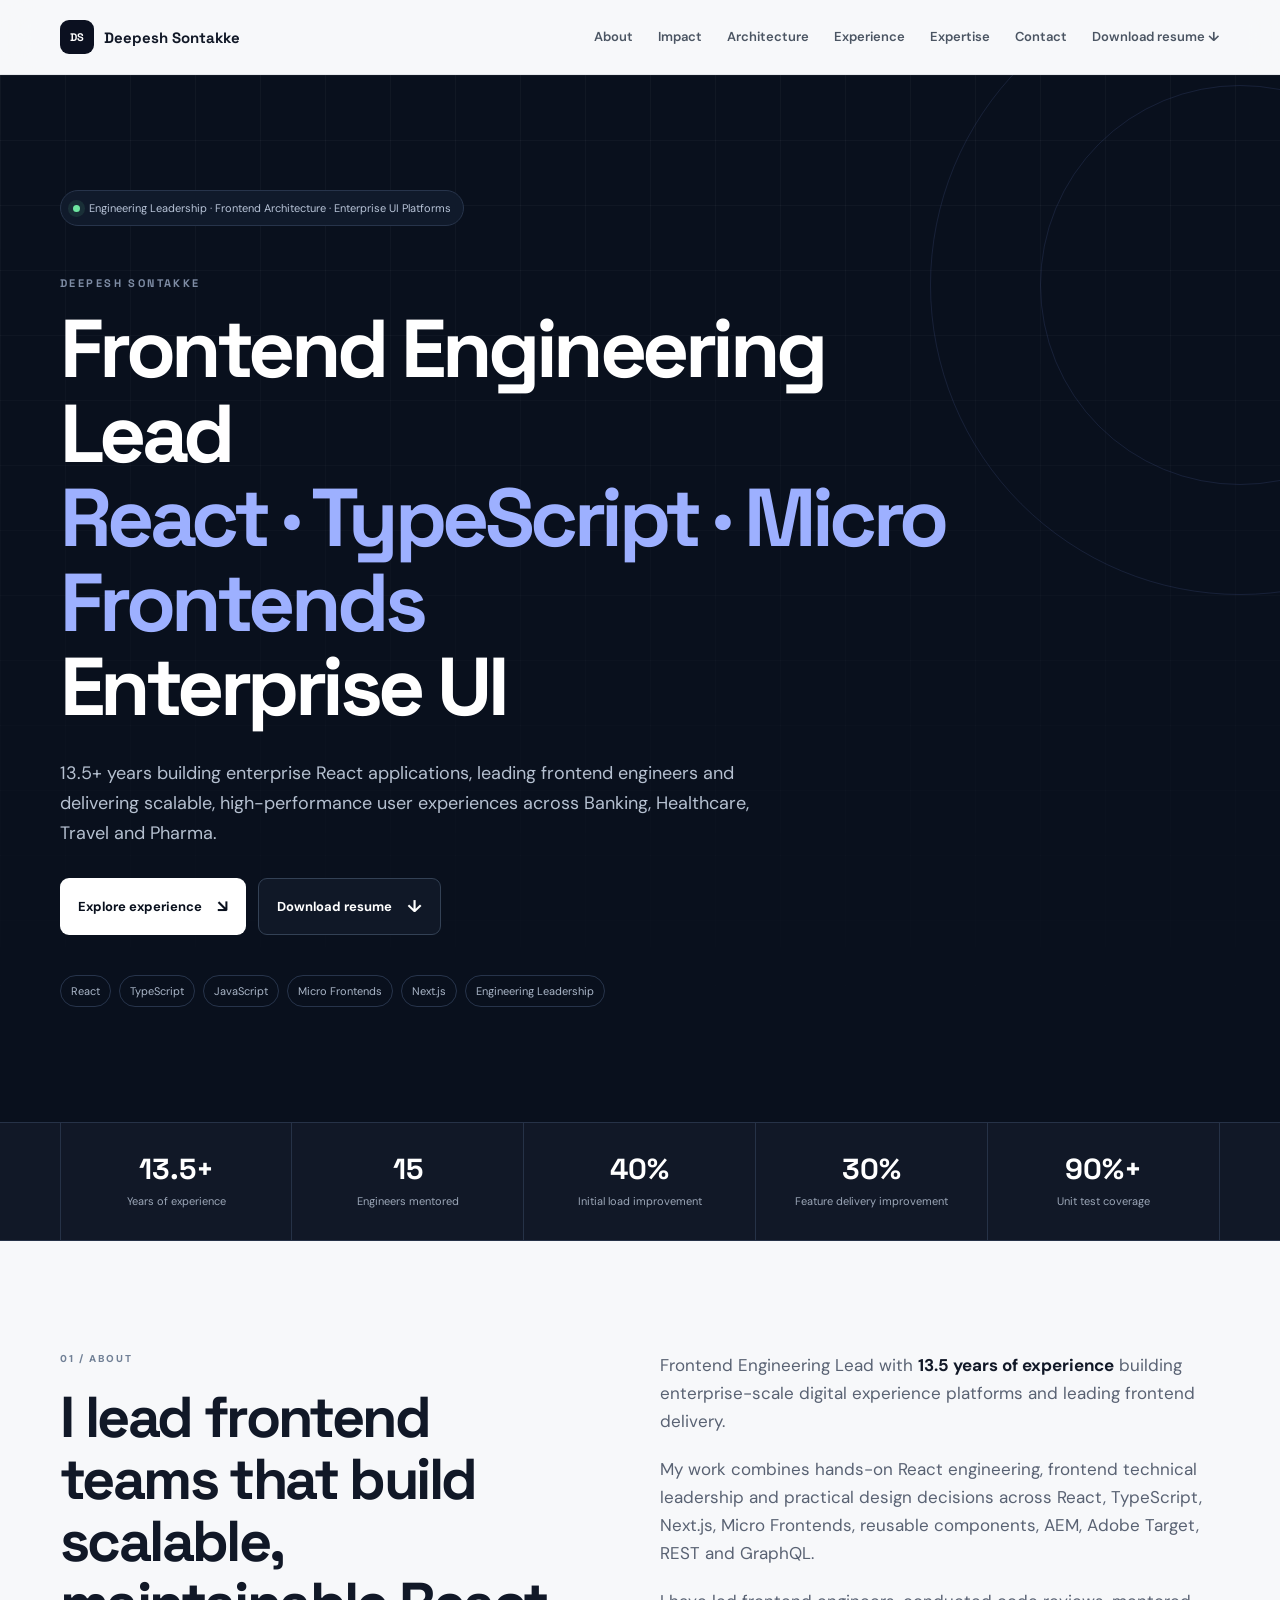
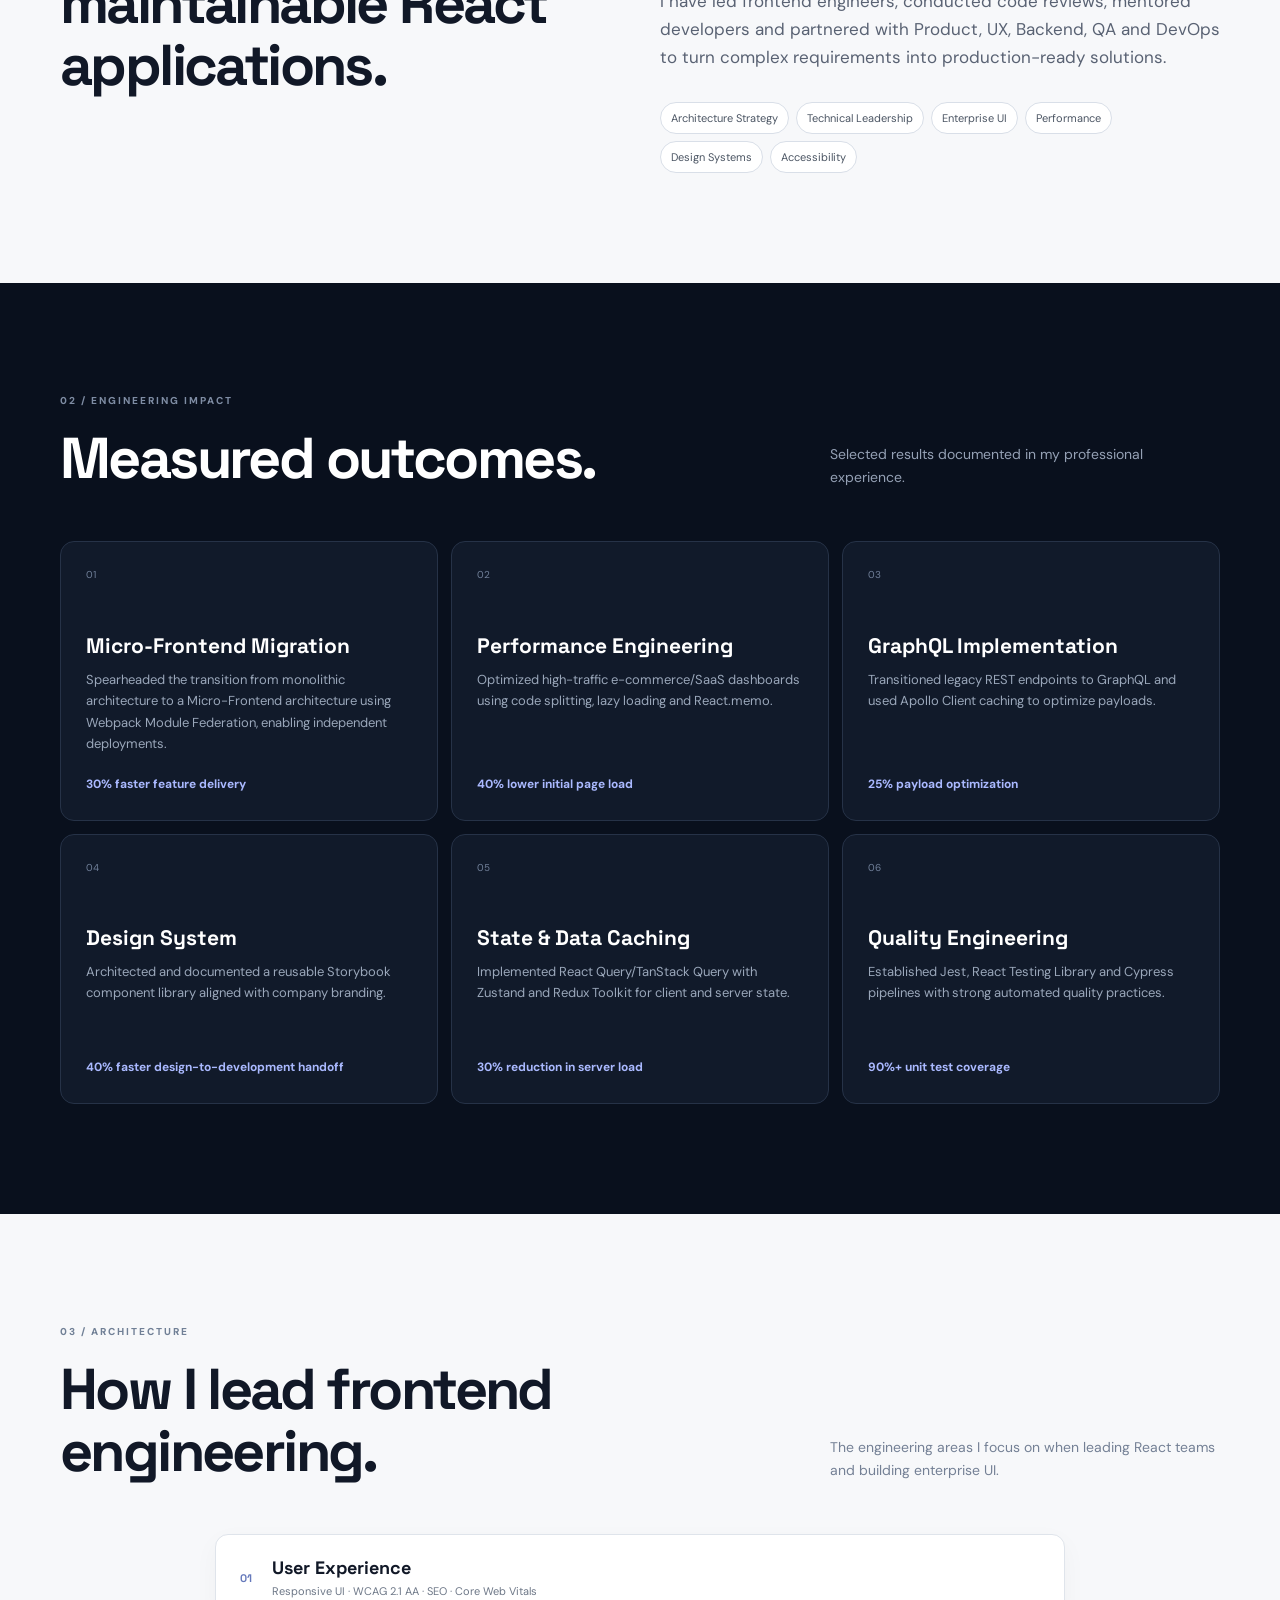
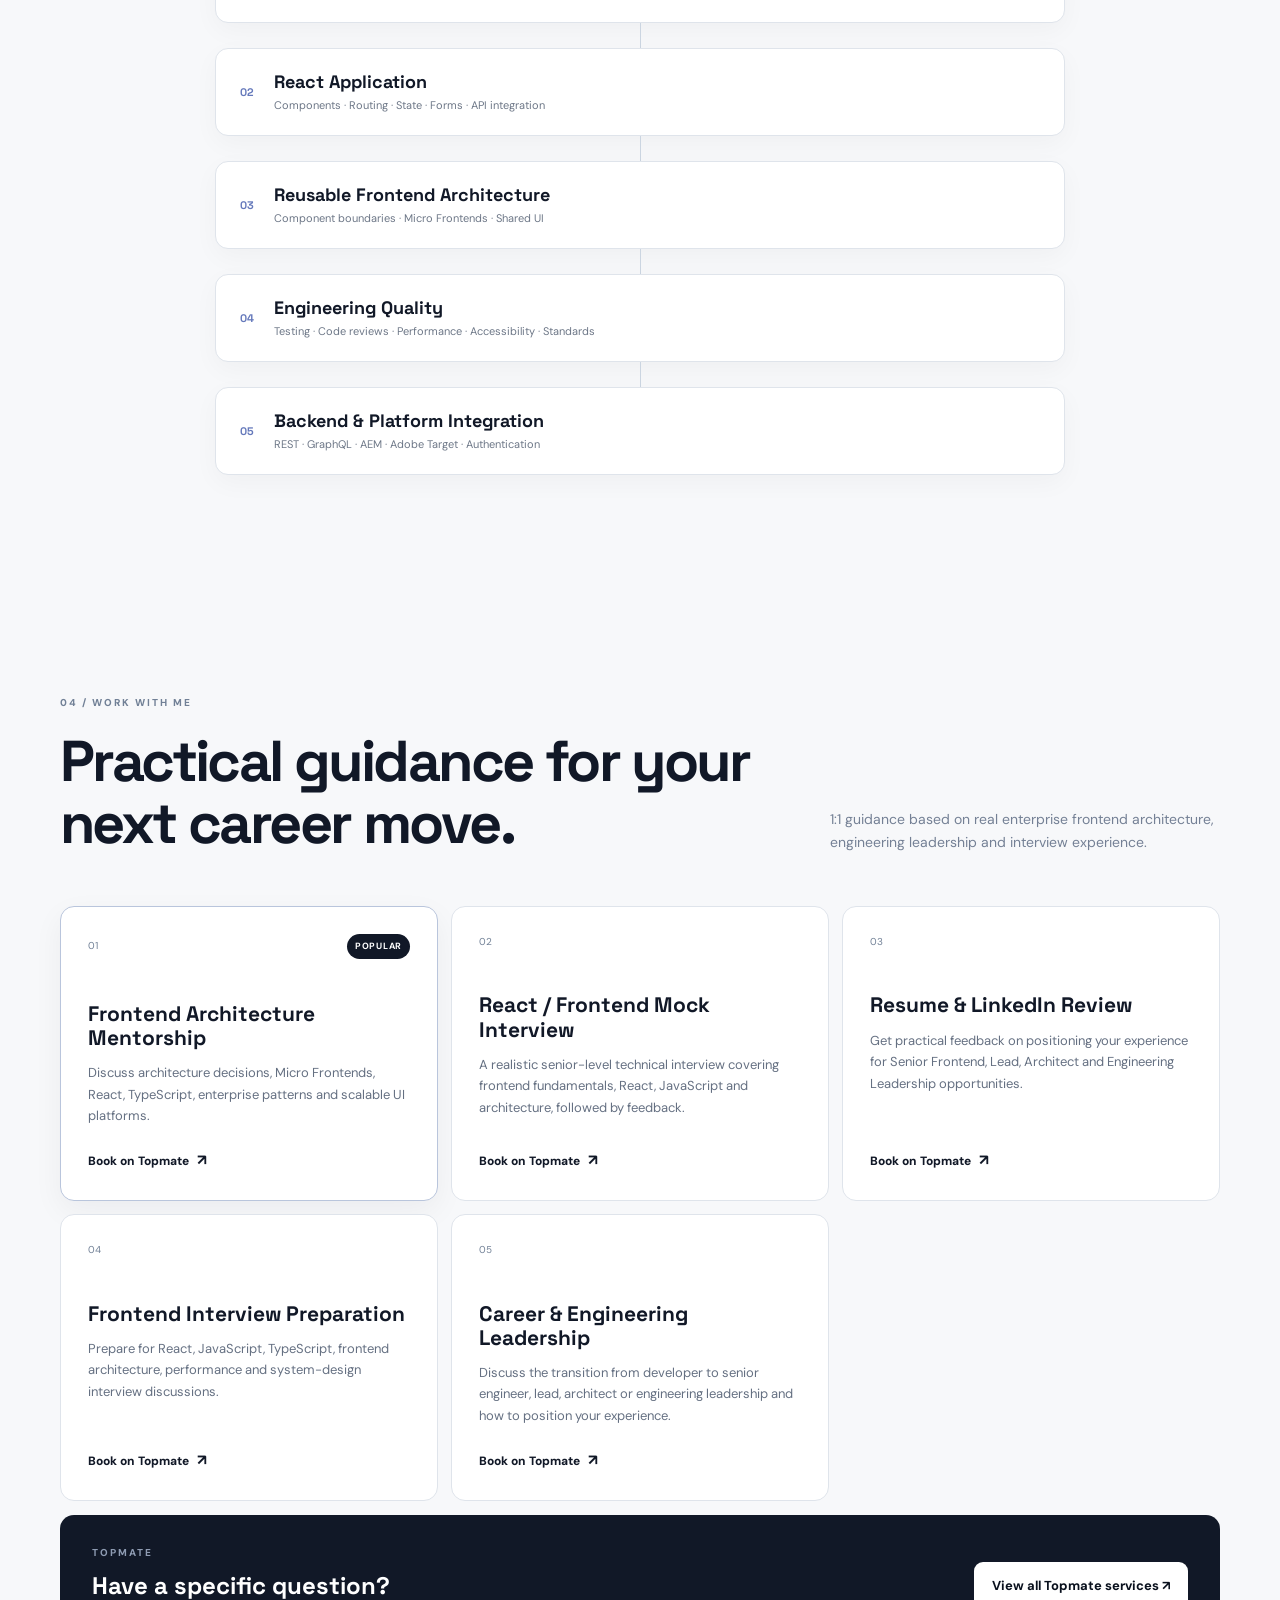
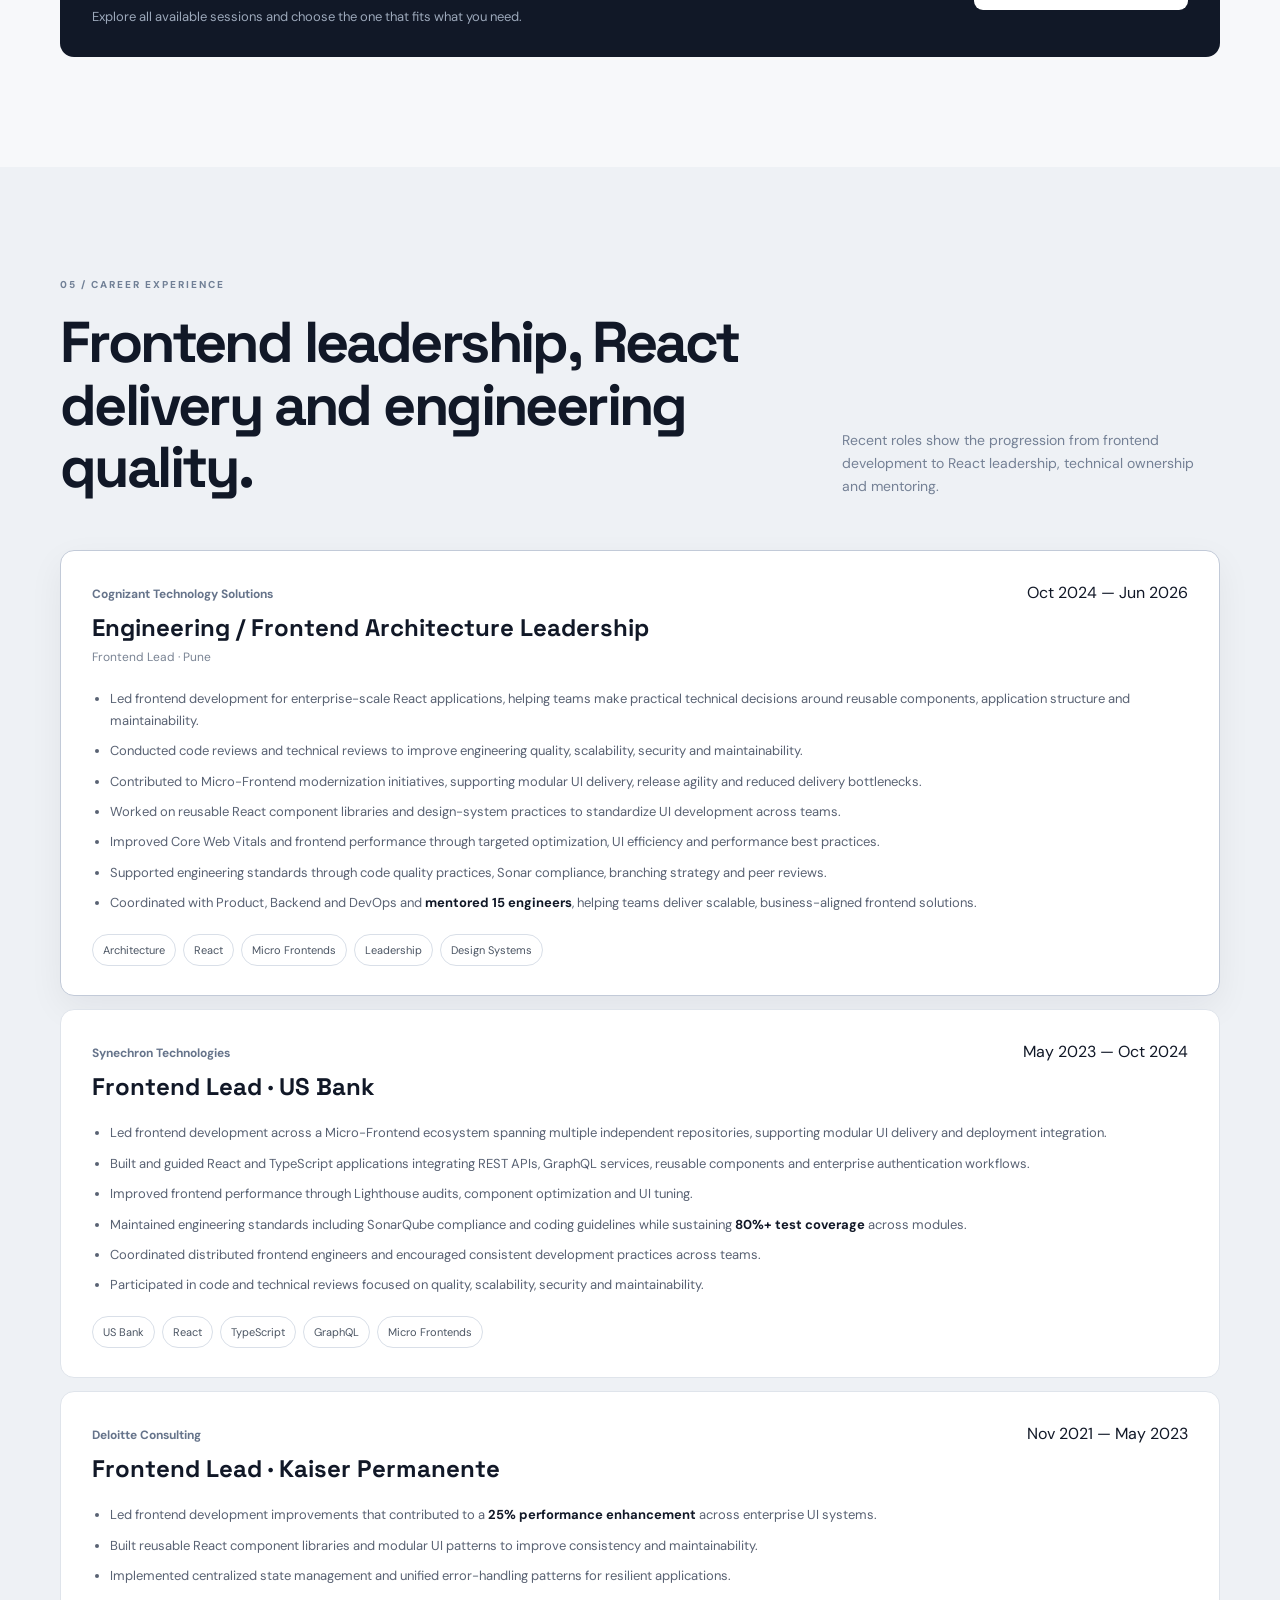
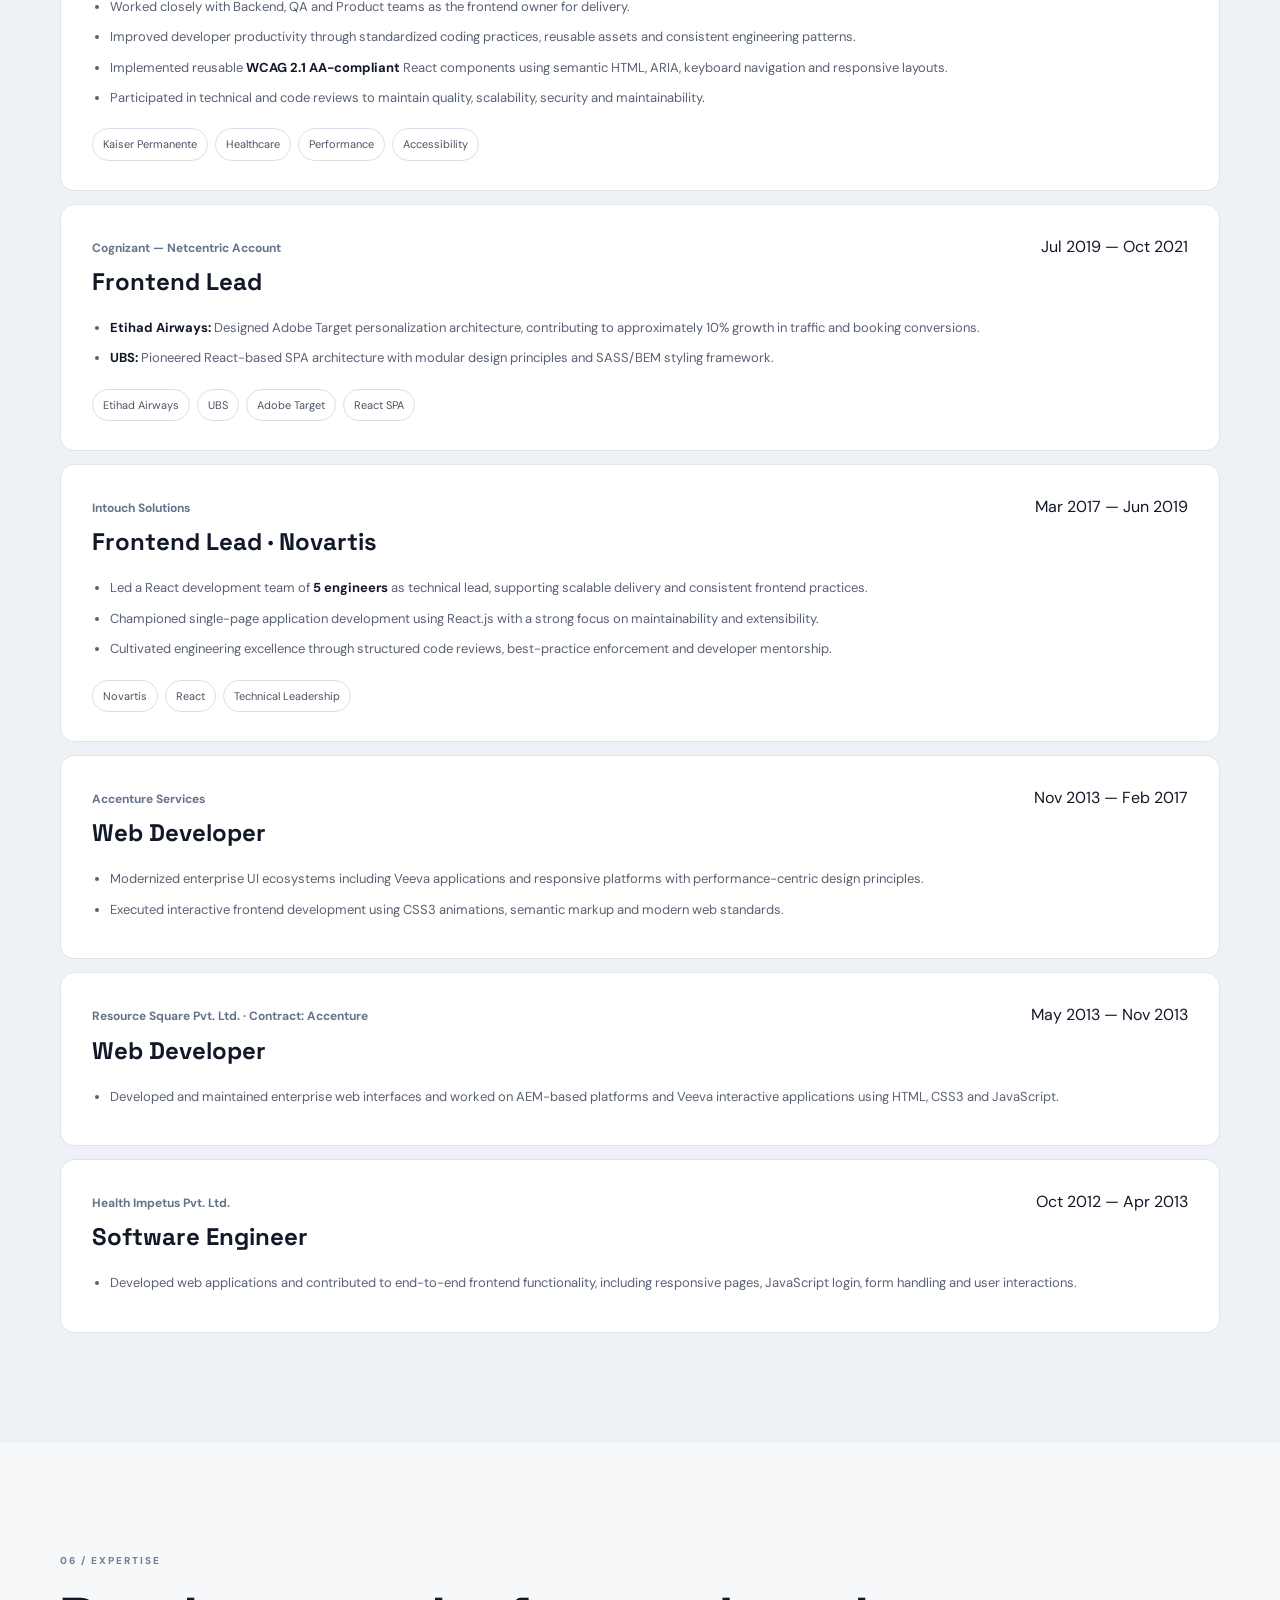
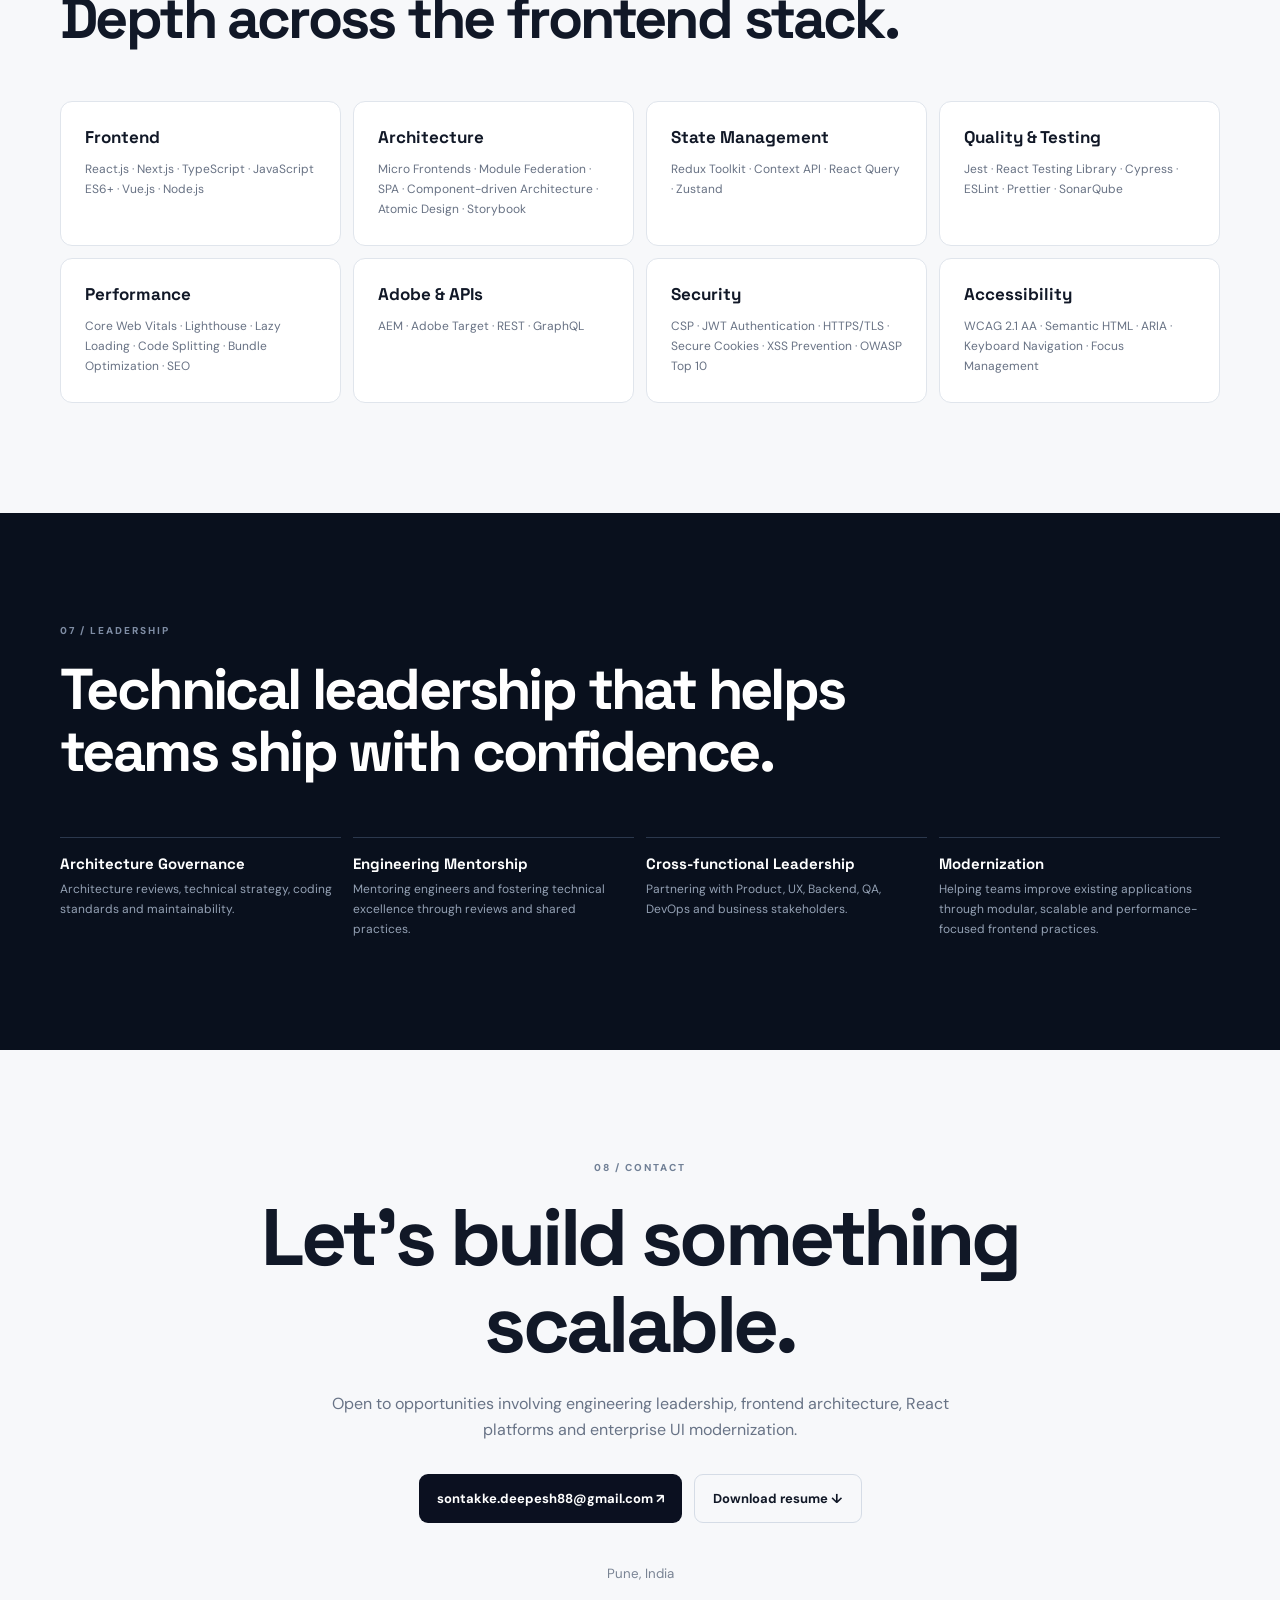
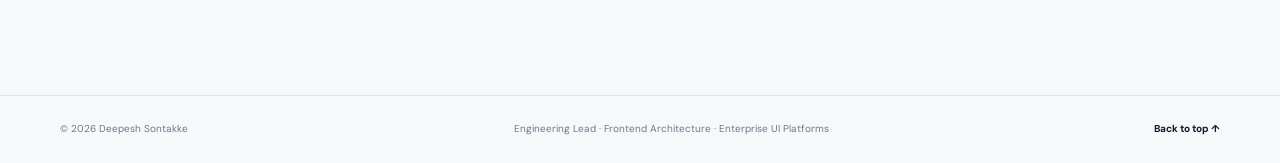
==== commit 6a6866a9: "Simplify resume download link in index.html" ====
--- a/index.html
+++ b/index.html
@@ -23,9 +23,7 @@
       <a href="#experience">Experience</a>
       <a href="#skills">Expertise</a>
       <a href="#contact">Contact</a>
-      <div class="actions">
-      <a class="button outline" href="assets/Resume-Deepesh-Sontakke-Frontend.pdf" download>Download resume <b>↓</b></a>
-      </div>
+      <a href="assets/Resume-Deepesh-Sontakke-Frontend.pdf" download>Download resume <b>↓</b></a>
     </div>
   </nav>
 </header>
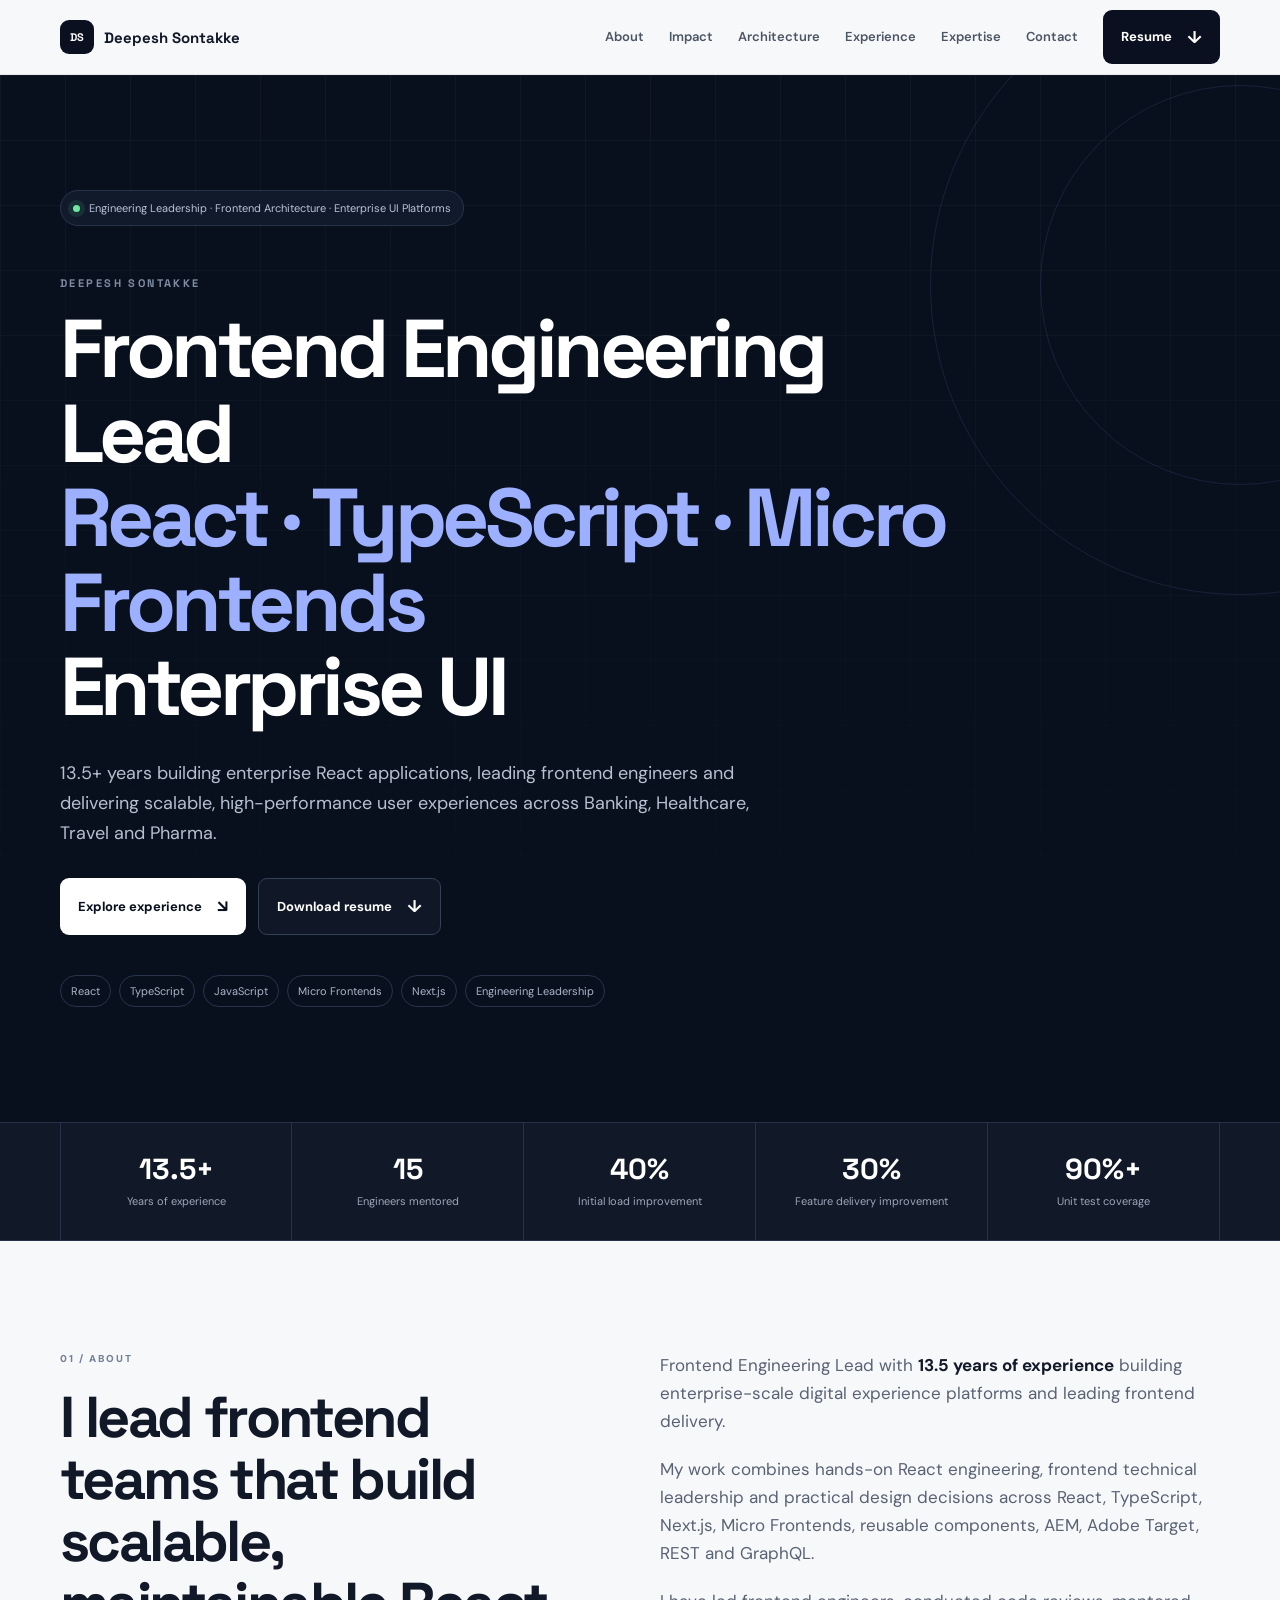
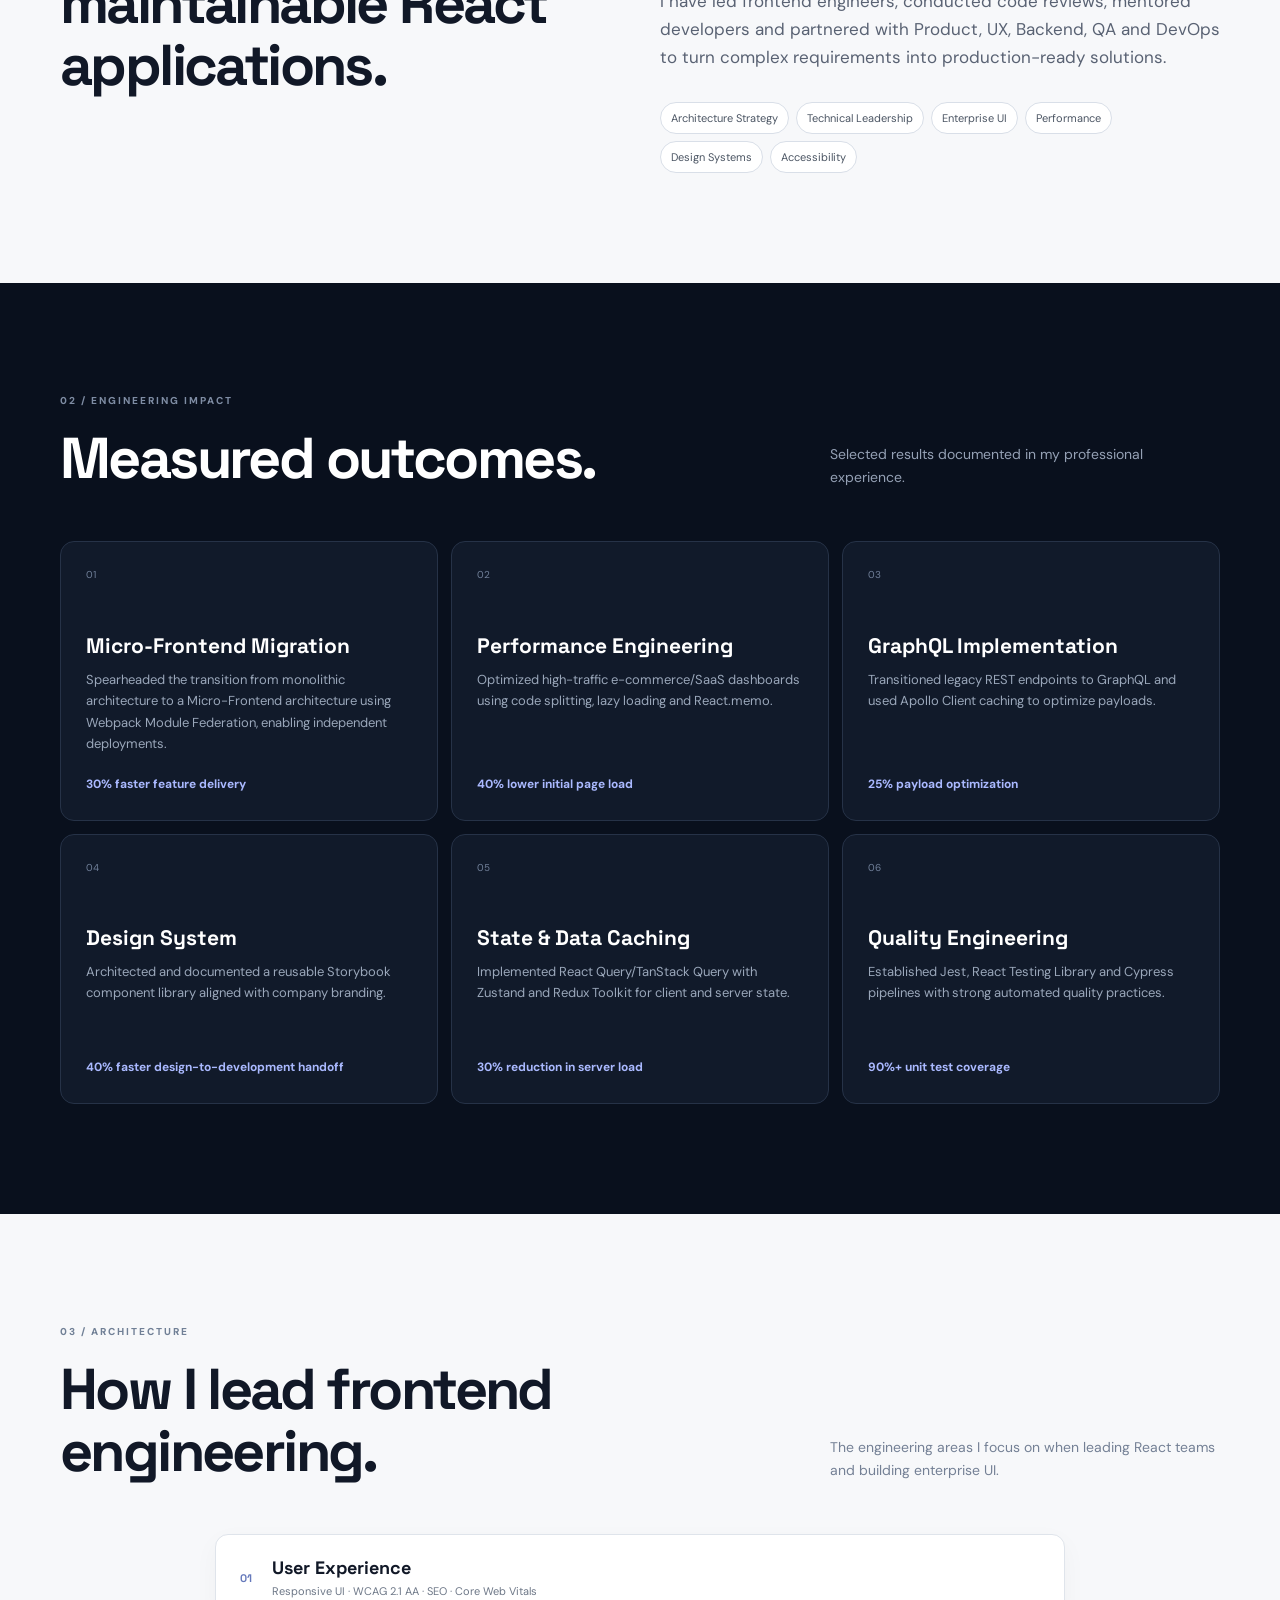
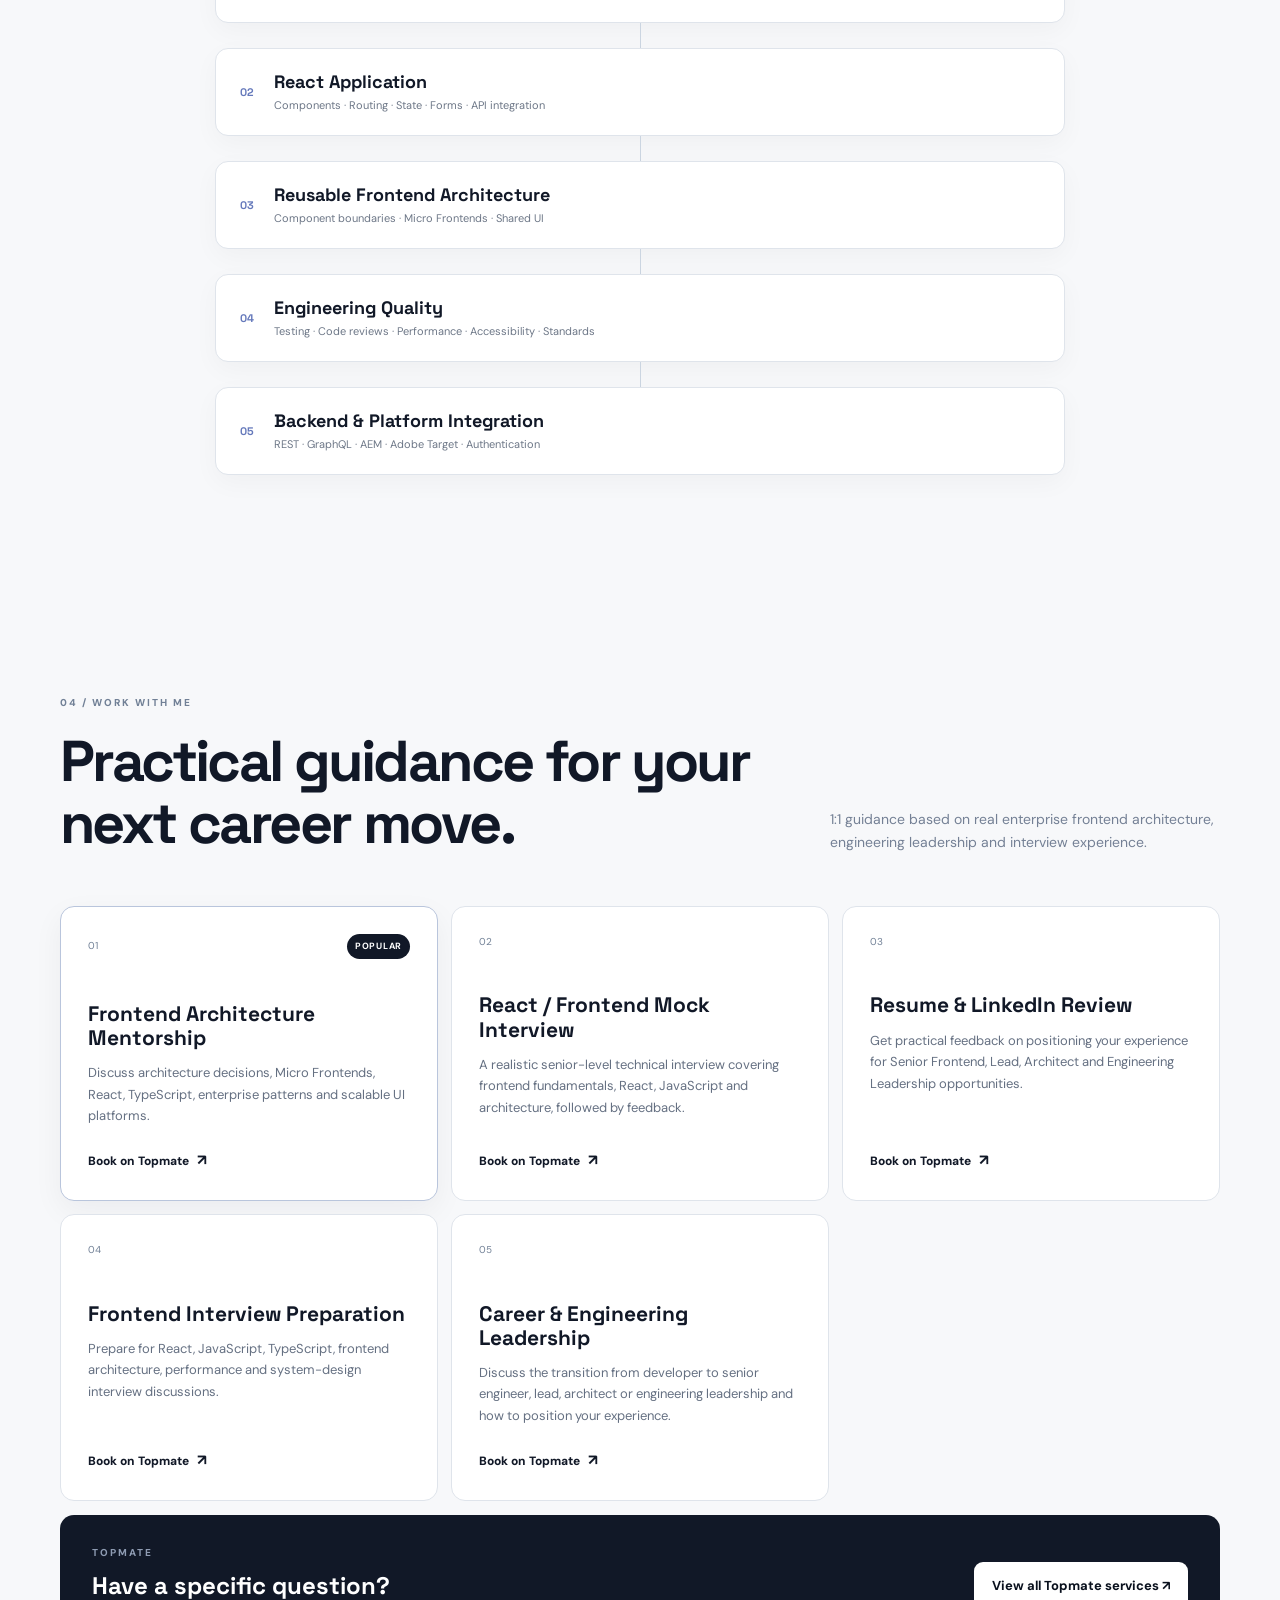
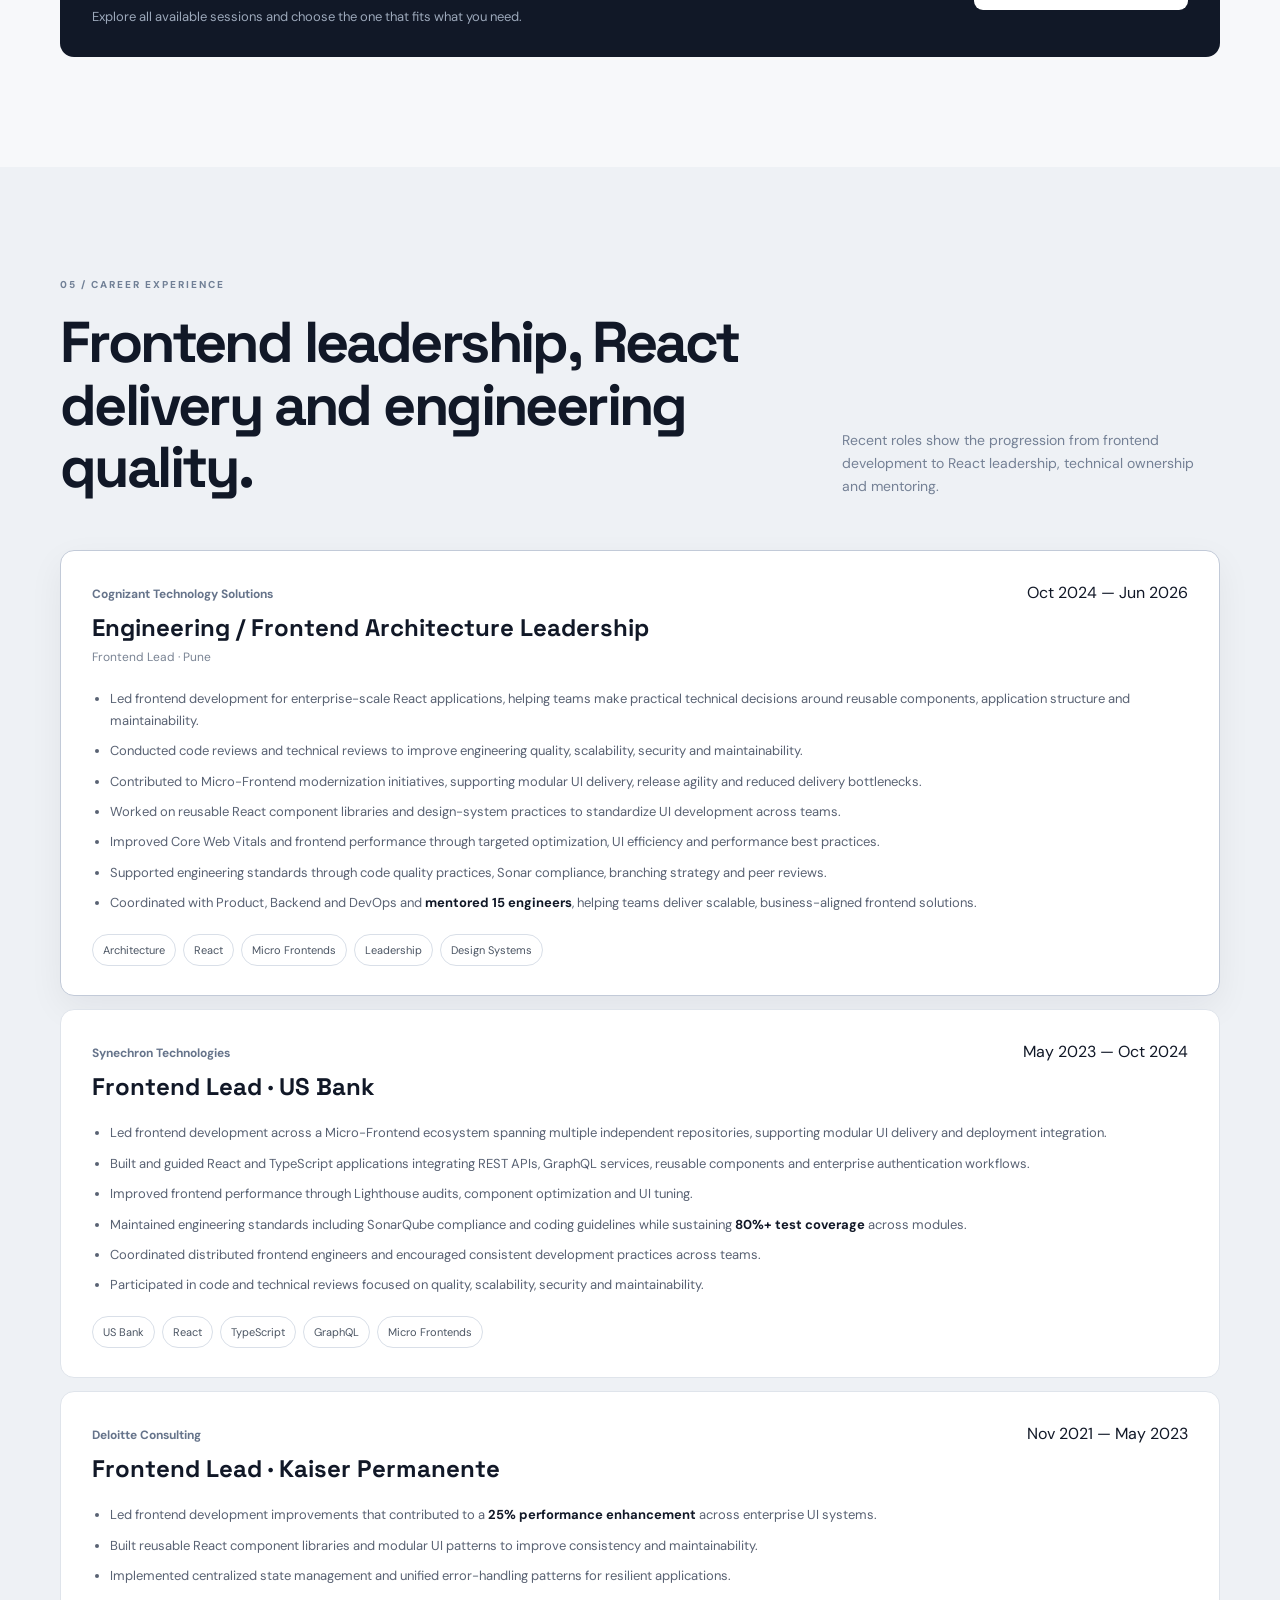
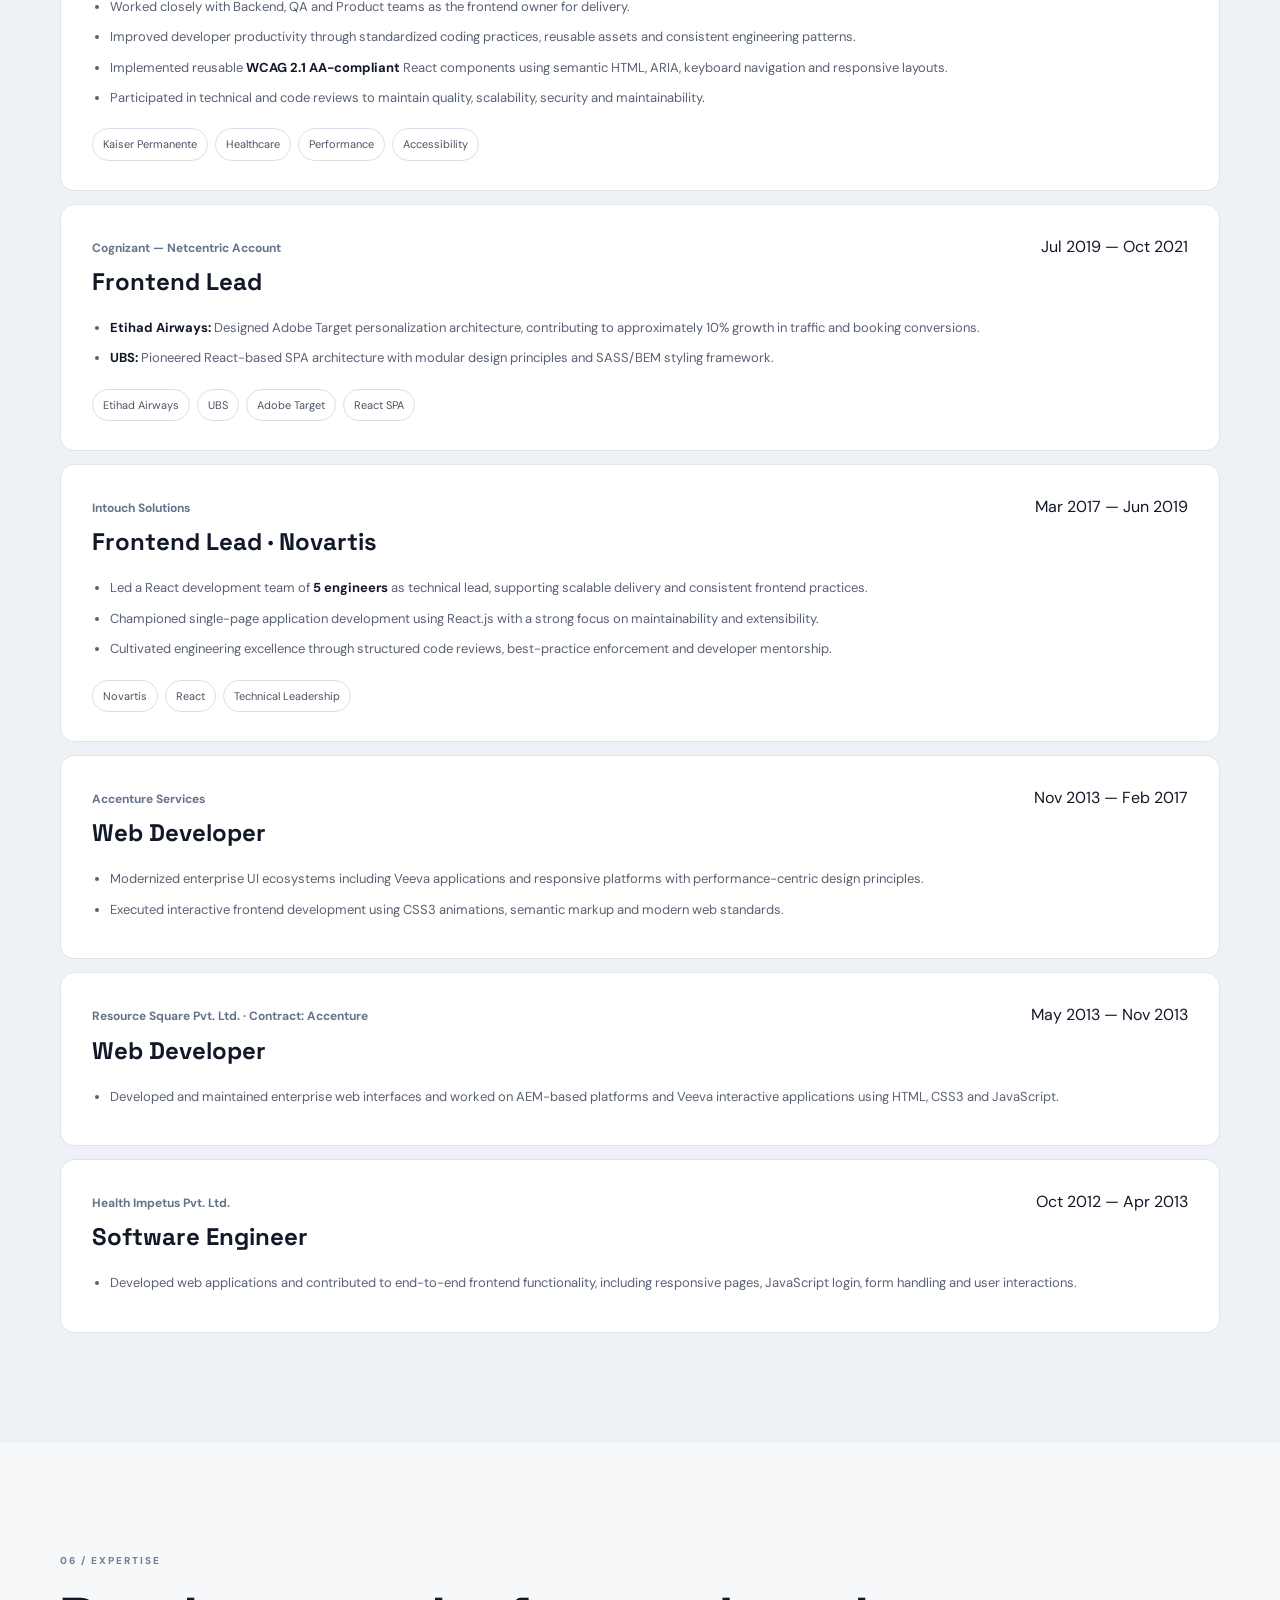
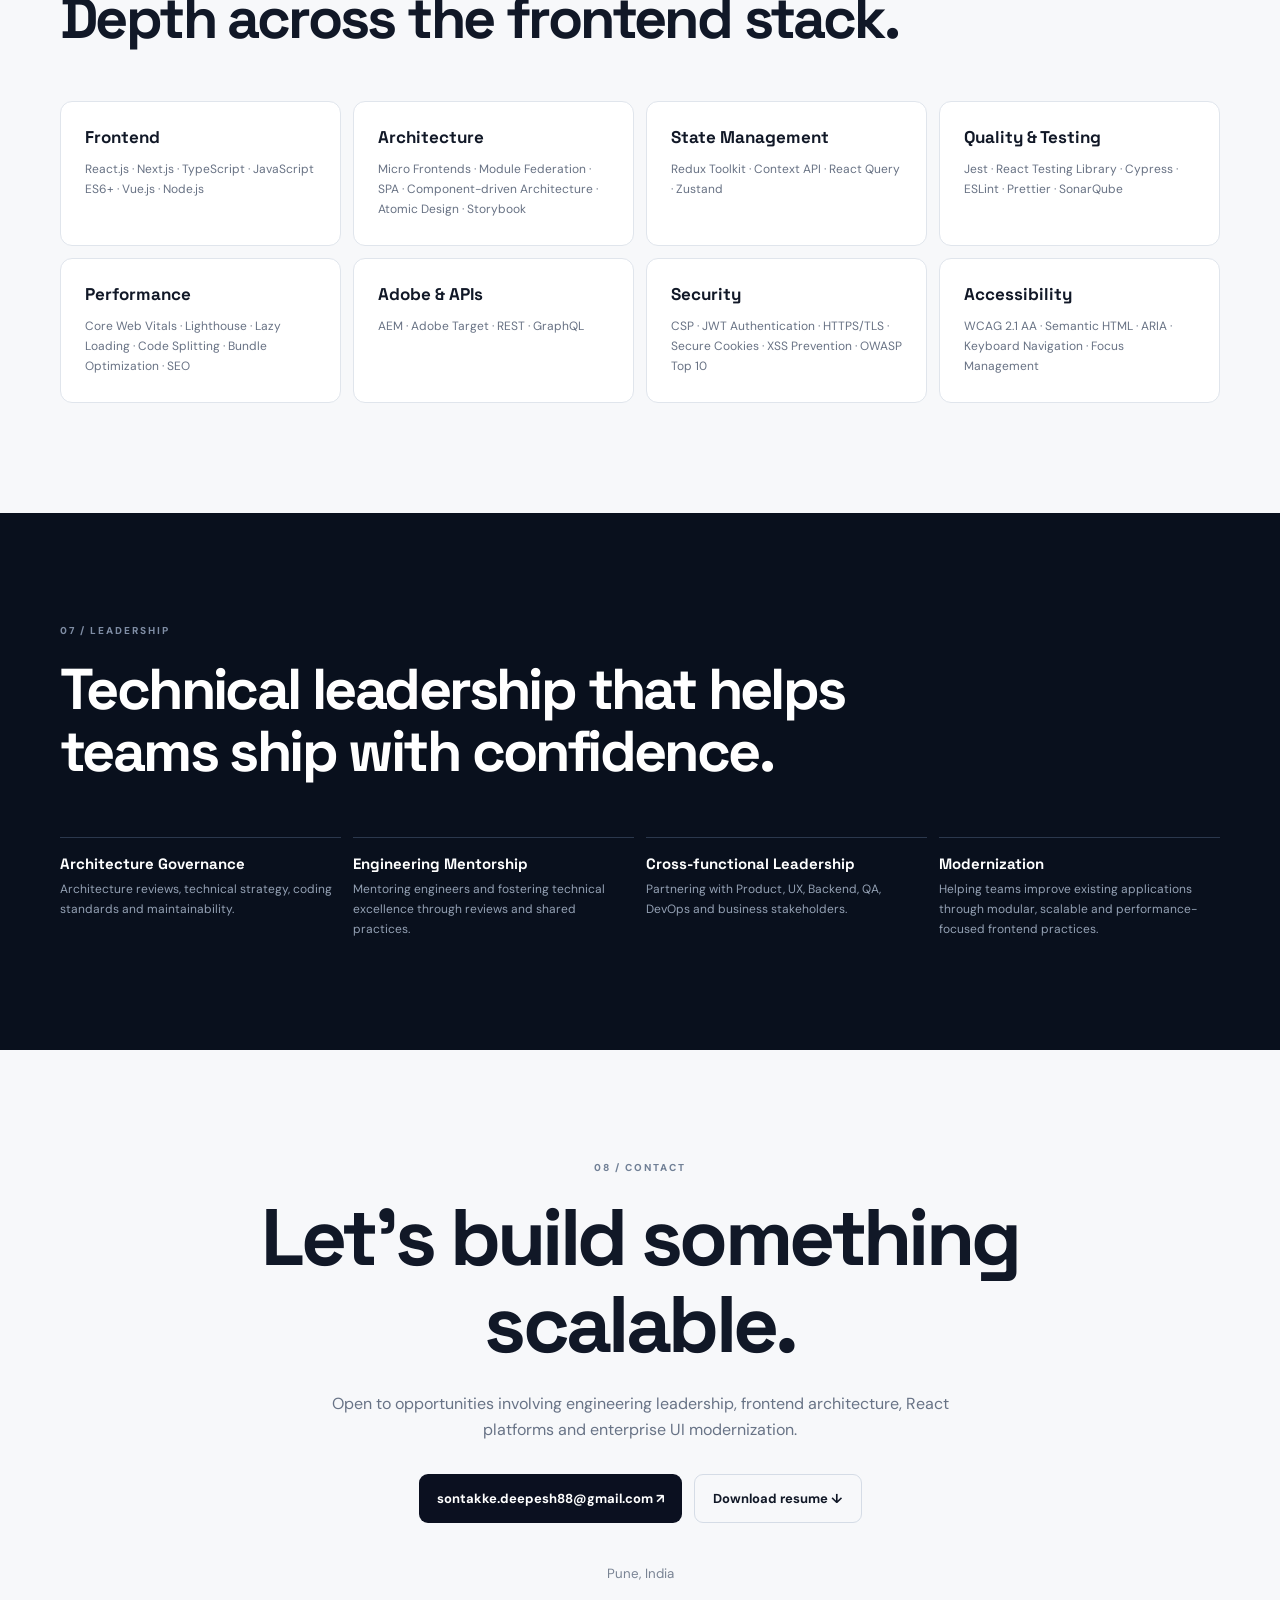
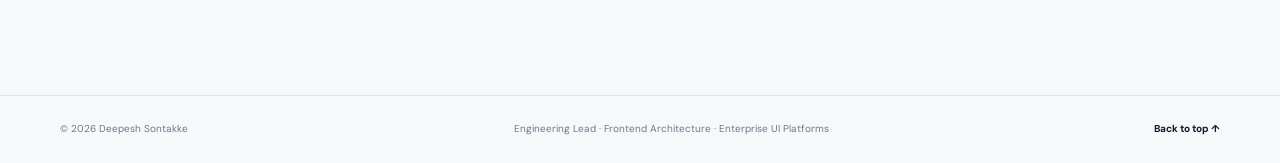
==== commit a12611f5: "Update resume link to use button styling" ====
--- a/index.html
+++ b/index.html
@@ -23,7 +23,7 @@
       <a href="#experience">Experience</a>
       <a href="#skills">Expertise</a>
       <a href="#contact">Contact</a>
-      <a href="assets/Resume-Deepesh-Sontakke-Frontend.pdf" download>Download resume <b>↓</b></a>
+      <a class="button dark-button" href="assets/Resume-Deepesh-Sontakke-Frontend.pdf" download>Resume<b>↓</b></a>
     </div>
   </nav>
 </header>
--- a/style.css
+++ b/style.css
@@ -1,3 +1,3 @@
-*{box-sizing:border-box}html{scroll-behavior:smooth}body{margin:0;background:#f7f8fa;color:#111827;font-family:"DM Sans",sans-serif;line-height:1.65}a{text-decoration:none;color:inherit}.container{width:min(1160px,calc(100% - 40px));margin:auto}.site-header{position:sticky;top:0;z-index:100;background:rgba(247,248,250,.86);backdrop-filter:blur(18px);border-bottom:1px solid #e5e7eb}.nav{height:74px;display:flex;align-items:center;justify-content:space-between}.brand{font:700 15px "Space Grotesk";display:flex;align-items:center;gap:10px}.brand span{width:34px;height:34px;border-radius:9px;background:#0b1020;color:#fff;display:grid;place-items:center;font-size:11px}.nav-links{display:flex;gap:25px;align-items:center;font-size:13px;font-weight:600;color:#4b5563}.nav-links a:hover{color:#111827}.menu-toggle{display:none;border:0;background:none;font-size:22px}.hero{min-height:700px;position:relative;overflow:hidden;background:#09101d;color:#fff}.hero-grid{position:absolute;inset:0;background-image:linear-gradient(rgba(255,255,255,.035) 1px,transparent 1px),linear-gradient(90deg,rgba(255,255,255,.035) 1px,transparent 1px);background-size:65px 65px;mask-image:linear-gradient(to bottom,#000,transparent)}.hero-content{position:relative;z-index:2;padding:115px 0}.availability{display:inline-flex;align-items:center;gap:9px;padding:8px 12px;border:1px solid #27344b;border-radius:999px;background:#101a2b;color:#b8c4d8;font-size:11px}.availability i{width:7px;height:7px;border-radius:50%;background:#6ee7a1;box-shadow:0 0 0 5px rgba(110,231,161,.1)}.hero-label{font:700 11px "Space Grotesk";letter-spacing:.22em;color:#7e8ca4;margin:50px 0 17px}.hero h1{font:700 clamp(48px,7vw,82px)/1.03 "Space Grotesk";letter-spacing:-.055em;margin:0;max-width:900px}.hero h1 em{font-style:normal;color:#9db0ff}.hero-summary{max-width:700px;color:#b5c0d0;font-size:18px;margin:30px 0}.actions{display:flex;gap:12px;flex-wrap:wrap}.button{display:inline-flex;align-items:center;justify-content:center;gap:15px;padding:13px 18px;border-radius:9px;font-size:13px;font-weight:700}.button.light{background:#fff;color:#09101d}.button.outline{border:1px solid #334155;color:#fff;background:#101827}.button b{font-size:17px}.hero-stack{display:flex;flex-wrap:wrap;gap:8px;margin-top:40px}.hero-stack span{border:1px solid #27344b;border-radius:999px;padding:6px 10px;font-size:11px;color:#aab6c8}.orb{position:absolute;border:1px solid rgba(130,154,255,.12);border-radius:50%}.orb-one{width:620px;height:620px;right:-270px;top:-100px}.orb-two{width:400px;height:400px;right:-160px;top:10px}.stats{background:#111827;color:#fff;border-top:1px solid #263247;border-bottom:1px solid #263247}.stats-grid{display:grid;grid-template-columns:repeat(5,1fr)}.stats-grid>div{text-align:center;padding:27px 12px;border-right:1px solid #263247}.stats-grid>div:first-child{border-left:1px solid #263247}.stats strong{display:block;font:700 29px "Space Grotesk"}.stats small{font-size:11px;color:#9ca7b8}.section{padding:110px 0}.two-column{display:grid;grid-template-columns:1fr 1.12fr;gap:100px}.section-number{display:block;font-size:10px;letter-spacing:.2em;font-weight:800;color:#718096;margin-bottom:18px}.section h2{font:700 clamp(37px,4.5vw,58px)/1.08 "Space Grotesk";letter-spacing:-.045em;margin:0}.copy{font-size:17px;color:#596273}.copy p{margin-top:0;margin-bottom:20px}.copy strong{color:#111827}.tag-row{display:flex;gap:7px;flex-wrap:wrap;margin-top:30px}.tag-row span,.chips span{border:1px solid #d9dfe8;background:#fff;border-radius:999px;padding:6px 10px;font-size:11px;color:#4b5563}.dark{background:#09101d;color:#fff}.dark .section-number{color:#7f8da4}.section-heading{display:flex;justify-content:space-between;align-items:end;gap:40px;margin-bottom:52px}.section-heading>p{max-width:390px;margin:0;color:#748095;font-size:14px}.dark .section-heading>p{color:#95a1b5}.impact-grid{display:grid;grid-template-columns:repeat(3,1fr);gap:13px}.impact-grid article{background:#111a2a;border:1px solid #263247;border-radius:14px;padding:25px;min-height:270px;display:flex;flex-direction:column;transition:.25s}.impact-grid article:hover{transform:translateY(-4px);border-color:#4d5f7f}.impact-grid article>span{font-size:10px;color:#71809a;margin-bottom:48px}.impact-grid h3{font:700 21px "Space Grotesk";margin:0 0 10px}.impact-grid p{color:#9aa7ba;font-size:13px;margin:0 0 20px}.impact-grid strong{margin-top:auto;color:#aab9ff;font-size:12px}.architecture-flow{max-width:850px;margin:auto}.layer{display:flex;align-items:center;gap:20px;padding:21px 24px;background:#fff;border:1px solid #dfe4eb;border-radius:13px;box-shadow:0 8px 26px rgba(17,24,39,.035);transition:.25s}.layer:hover{transform:translateX(6px);border-color:#aab8d3}.layer>b{font:700 11px "Space Grotesk";color:#6579bb}.layer strong{display:block;font:700 18px "Space Grotesk"}.layer small{display:block;color:#6d7787;font-size:11px;margin-top:3px}.line{height:25px;width:1px;background:#cbd5e1;margin:auto}.soft{background:#eef1f5}.experience-list{display:grid;gap:13px}.experience-card{background:#fff;border:1px solid #dfe4eb;border-radius:14px;padding:29px 31px}.experience-card.featured{border-color:#c2cad8;box-shadow:0 12px 35px rgba(15,23,42,.06)}.role-top{display:flex;justify-content:space-between;align-items:start;gap:25px}.company{font-size:12px;font-weight:700;color:#66748b}.role-top h3{font:700 24px "Space Grotesk";margin:6px 0 0}.role-top time{font:600 11px "Space Grotesk";color:#718096;white-space:nowrap;padding-top:4px}.role-title{font-size:12px;color:#7a8494;margin:5px 0 18px}.experience-card ul{margin:20px 0 0;padding-left:18px;color:#596273;font-size:13px}.experience-card li{margin:9px 0}.experience-card li strong{color:#111827}.chips{display:flex;flex-wrap:wrap;gap:7px;margin-top:20px}.skill-grid{display:grid;grid-template-columns:repeat(4,1fr);gap:12px}.skill-grid article{background:#fff;border:1px solid #e0e5ec;border-radius:12px;padding:24px;min-height:145px}.skill-grid h3{font:700 17px "Space Grotesk";margin:0 0 12px}.skill-grid p{font-size:12px;color:#687284;margin:0}.philosophy h2{max-width:920px}.lead-grid{display:grid;grid-template-columns:repeat(4,1fr);gap:12px;margin-top:55px}.lead-grid div{border-top:1px solid #2b384d;padding-top:16px}.lead-grid b{display:block;font:700 15px "Space Grotesk";margin-bottom:7px}.lead-grid span{display:block;color:#94a1b4;font-size:12px}.contact{text-align:center}.contact .container{max-width:900px}.contact h2{font-size:clamp(45px,7vw,80px)}.contact p{max-width:650px;margin:24px auto;color:#687386;font-size:16px}.centered{justify-content:center;margin-top:30px}.dark-button{background:#0b1020;color:#fff}.outline-dark{border:1px solid #d5dce6;color:#111827}.contact small{display:block;margin-top:40px;color:#7a8494}footer{border-top:1px solid #e0e5ec;padding:25px 0;color:#6e7888;font-size:10px}.footer-inner{display:flex;justify-content:space-between;gap:20px}.footer-inner a{color:#111827;font-weight:700}@media(max-width:900px){.nav-links{display:none;position:absolute;top:74px;left:0;right:0;padding:20px;background:#f7f8fa;border-bottom:1px solid #e5e7eb;flex-direction:column}.nav-links.open{display:flex}.menu-toggle{display:block}.stats-grid{grid-template-columns:repeat(3,1fr)}.two-column{grid-template-columns:1fr;gap:35px}.impact-grid{grid-template-columns:1fr 1fr}.skill-grid{grid-template-columns:1fr 1fr}.lead-grid{grid-template-columns:1fr 1fr}.section-heading{align-items:start;flex-direction:column}}@media(max-width:620px){.container{width:calc(100% - 28px)}.hero-content{padding:85px 0}.hero h1{font-size:47px}.hero-summary{font-size:16px}.stats-grid{grid-template-columns:1fr 1fr}.stats-grid>div{padding:20px 8px}.stats strong{font-size:24px}.section{padding:75px 0}.impact-grid,.skill-grid,.lead-grid{grid-template-columns:1fr}.role-top{flex-direction:column;gap:4px}.experience-card{padding:23px 20px}.footer-inner{flex-direction:column}.section-heading{margin-bottom:35px}}
+*{box-sizing:border-box}html{scroll-behavior:smooth}body{margin:0;background:#f7f8fa;color:#111827;font-family:"DM Sans",sans-serif;line-height:1.65}a{text-decoration:none;color:inherit}.container{width:min(1160px,calc(100% - 40px));margin:auto}.site-header{position:sticky;top:0;z-index:100;background:rgba(247,248,250,.86);backdrop-filter:blur(18px);border-bottom:1px solid #e5e7eb}.nav{height:74px;display:flex;align-items:center;justify-content:space-between}.brand{font:700 15px "Space Grotesk";display:flex;align-items:center;gap:10px}.brand span{width:34px;height:34px;border-radius:9px;background:#0b1020;color:#fff;display:grid;place-items:center;font-size:11px}.nav-links{display:flex;gap:25px;align-items:center;font-size:13px;font-weight:600;color:#4b5563}.nav-links a:hover{color:#111827}.nav-links a.button:hover {color: #fff !important;}.menu-toggle{display:none;border:0;background:none;font-size:22px}.hero{min-height:700px;position:relative;overflow:hidden;background:#09101d;color:#fff}.hero-grid{position:absolute;inset:0;background-image:linear-gradient(rgba(255,255,255,.035) 1px,transparent 1px),linear-gradient(90deg,rgba(255,255,255,.035) 1px,transparent 1px);background-size:65px 65px;mask-image:linear-gradient(to bottom,#000,transparent)}.hero-content{position:relative;z-index:2;padding:115px 0}.availability{display:inline-flex;align-items:center;gap:9px;padding:8px 12px;border:1px solid #27344b;border-radius:999px;background:#101a2b;color:#b8c4d8;font-size:11px}.availability i{width:7px;height:7px;border-radius:50%;background:#6ee7a1;box-shadow:0 0 0 5px rgba(110,231,161,.1)}.hero-label{font:700 11px "Space Grotesk";letter-spacing:.22em;color:#7e8ca4;margin:50px 0 17px}.hero h1{font:700 clamp(48px,7vw,82px)/1.03 "Space Grotesk";letter-spacing:-.055em;margin:0;max-width:900px}.hero h1 em{font-style:normal;color:#9db0ff}.hero-summary{max-width:700px;color:#b5c0d0;font-size:18px;margin:30px 0}.actions{display:flex;gap:12px;flex-wrap:wrap}.button{display:inline-flex;align-items:center;justify-content:center;gap:15px;padding:13px 18px;border-radius:9px;font-size:13px;font-weight:700}.button.light{background:#fff;color:#09101d}.button.outline{border:1px solid #334155;color:#fff;background:#101827}.button b{font-size:17px}.hero-stack{display:flex;flex-wrap:wrap;gap:8px;margin-top:40px}.hero-stack span{border:1px solid #27344b;border-radius:999px;padding:6px 10px;font-size:11px;color:#aab6c8}.orb{position:absolute;border:1px solid rgba(130,154,255,.12);border-radius:50%}.orb-one{width:620px;height:620px;right:-270px;top:-100px}.orb-two{width:400px;height:400px;right:-160px;top:10px}.stats{background:#111827;color:#fff;border-top:1px solid #263247;border-bottom:1px solid #263247}.stats-grid{display:grid;grid-template-columns:repeat(5,1fr)}.stats-grid>div{text-align:center;padding:27px 12px;border-right:1px solid #263247}.stats-grid>div:first-child{border-left:1px solid #263247}.stats strong{display:block;font:700 29px "Space Grotesk"}.stats small{font-size:11px;color:#9ca7b8}.section{padding:110px 0}.two-column{display:grid;grid-template-columns:1fr 1.12fr;gap:100px}.section-number{display:block;font-size:10px;letter-spacing:.2em;font-weight:800;color:#718096;margin-bottom:18px}.section h2{font:700 clamp(37px,4.5vw,58px)/1.08 "Space Grotesk";letter-spacing:-.045em;margin:0}.copy{font-size:17px;color:#596273}.copy p{margin-top:0;margin-bottom:20px}.copy strong{color:#111827}.tag-row{display:flex;gap:7px;flex-wrap:wrap;margin-top:30px}.tag-row span,.chips span{border:1px solid #d9dfe8;background:#fff;border-radius:999px;padding:6px 10px;font-size:11px;color:#4b5563}.dark{background:#09101d;color:#fff}.dark .section-number{color:#7f8da4}.section-heading{display:flex;justify-content:space-between;align-items:end;gap:40px;margin-bottom:52px}.section-heading>p{max-width:390px;margin:0;color:#748095;font-size:14px}.dark .section-heading>p{color:#95a1b5}.impact-grid{display:grid;grid-template-columns:repeat(3,1fr);gap:13px}.impact-grid article{background:#111a2a;border:1px solid #263247;border-radius:14px;padding:25px;min-height:270px;display:flex;flex-direction:column;transition:.25s}.impact-grid article:hover{transform:translateY(-4px);border-color:#4d5f7f}.impact-grid article>span{font-size:10px;color:#71809a;margin-bottom:48px}.impact-grid h3{font:700 21px "Space Grotesk";margin:0 0 10px}.impact-grid p{color:#9aa7ba;font-size:13px;margin:0 0 20px}.impact-grid strong{margin-top:auto;color:#aab9ff;font-size:12px}.architecture-flow{max-width:850px;margin:auto}.layer{display:flex;align-items:center;gap:20px;padding:21px 24px;background:#fff;border:1px solid #dfe4eb;border-radius:13px;box-shadow:0 8px 26px rgba(17,24,39,.035);transition:.25s}.layer:hover{transform:translateX(6px);border-color:#aab8d3}.layer>b{font:700 11px "Space Grotesk";color:#6579bb}.layer strong{display:block;font:700 18px "Space Grotesk"}.layer small{display:block;color:#6d7787;font-size:11px;margin-top:3px}.line{height:25px;width:1px;background:#cbd5e1;margin:auto}.soft{background:#eef1f5}.experience-list{display:grid;gap:13px}.experience-card{background:#fff;border:1px solid #dfe4eb;border-radius:14px;padding:29px 31px}.experience-card.featured{border-color:#c2cad8;box-shadow:0 12px 35px rgba(15,23,42,.06)}.role-top{display:flex;justify-content:space-between;align-items:start;gap:25px}.company{font-size:12px;font-weight:700;color:#66748b}.role-top h3{font:700 24px "Space Grotesk";margin:6px 0 0}.role-top time{font:600 11px "Space Grotesk";color:#718096;white-space:nowrap;padding-top:4px}.role-title{font-size:12px;color:#7a8494;margin:5px 0 18px}.experience-card ul{margin:20px 0 0;padding-left:18px;color:#596273;font-size:13px}.experience-card li{margin:9px 0}.experience-card li strong{color:#111827}.chips{display:flex;flex-wrap:wrap;gap:7px;margin-top:20px}.skill-grid{display:grid;grid-template-columns:repeat(4,1fr);gap:12px}.skill-grid article{background:#fff;border:1px solid #e0e5ec;border-radius:12px;padding:24px;min-height:145px}.skill-grid h3{font:700 17px "Space Grotesk";margin:0 0 12px}.skill-grid p{font-size:12px;color:#687284;margin:0}.philosophy h2{max-width:920px}.lead-grid{display:grid;grid-template-columns:repeat(4,1fr);gap:12px;margin-top:55px}.lead-grid div{border-top:1px solid #2b384d;padding-top:16px}.lead-grid b{display:block;font:700 15px "Space Grotesk";margin-bottom:7px}.lead-grid span{display:block;color:#94a1b4;font-size:12px}.contact{text-align:center}.contact .container{max-width:900px}.contact h2{font-size:clamp(45px,7vw,80px)}.contact p{max-width:650px;margin:24px auto;color:#687386;font-size:16px}.centered{justify-content:center;margin-top:30px}.dark-button{background:#0b1020;color:#fff}.outline-dark{border:1px solid #d5dce6;color:#111827}.contact small{display:block;margin-top:40px;color:#7a8494}footer{border-top:1px solid #e0e5ec;padding:25px 0;color:#6e7888;font-size:10px}.footer-inner{display:flex;justify-content:space-between;gap:20px}.footer-inner a{color:#111827;font-weight:700}@media(max-width:900px){.nav-links{display:none;position:absolute;top:74px;left:0;right:0;padding:20px;background:#f7f8fa;border-bottom:1px solid #e5e7eb;flex-direction:column}.nav-links.open{display:flex}.menu-toggle{display:block}.stats-grid{grid-template-columns:repeat(3,1fr)}.two-column{grid-template-columns:1fr;gap:35px}.impact-grid{grid-template-columns:1fr 1fr}.skill-grid{grid-template-columns:1fr 1fr}.lead-grid{grid-template-columns:1fr 1fr}.section-heading{align-items:start;flex-direction:column}}@media(max-width:620px){.container{width:calc(100% - 28px)}.hero-content{padding:85px 0}.hero h1{font-size:47px}.hero-summary{font-size:16px}.stats-grid{grid-template-columns:1fr 1fr}.stats-grid>div{padding:20px 8px}.stats strong{font-size:24px}.section{padding:75px 0}.impact-grid,.skill-grid,.lead-grid{grid-template-columns:1fr}.role-top{flex-direction:column;gap:4px}.experience-card{padding:23px 20px}.footer-inner{flex-direction:column}.section-heading{margin-bottom:35px}}
 
 .work-with-me{background:#f7f8fa}.service-grid{display:grid;grid-template-columns:repeat(3,1fr);gap:13px}.service-card{background:#fff;border:1px solid #dfe4eb;border-radius:14px;padding:27px;min-height:275px;display:flex;flex-direction:column;transition:.25s}.service-card:hover{transform:translateY(-4px);border-color:#aebbd0;box-shadow:0 14px 35px rgba(15,23,42,.06)}.service-card.service-featured{border-color:#b9c5dc;box-shadow:0 10px 30px rgba(15,23,42,.05)}.service-top{display:flex;justify-content:space-between;align-items:center;margin-bottom:43px}.service-top>span{font-size:10px;color:#718096}.service-top>b{font-size:9px;letter-spacing:.08em;text-transform:uppercase;background:#111827;color:#fff;border-radius:999px;padding:5px 8px}.service-card h3{font:700 21px "Space Grotesk";margin:0 0 12px;line-height:1.15}.service-card p{font-size:13px;color:#657082;margin:0}.service-card a{margin-top:auto;padding-top:22px;font-size:12px;font-weight:800;color:#111827}.service-card a span{font-size:15px;margin-left:5px}.topmate-cta{margin-top:14px;padding:30px 32px;border-radius:14px;background:#111827;color:#fff;display:flex;justify-content:space-between;align-items:center;gap:30px}.topmate-cta .section-number{color:#8e9bb2;margin-bottom:8px}.topmate-cta h3{font:700 24px "Space Grotesk";margin:0 0 5px}.topmate-cta p{margin:0;color:#9ca8ba;font-size:13px}.topmate-cta .button.light{white-space:nowrap}@media(max-width:900px){.service-grid{grid-template-columns:1fr 1fr}.topmate-cta{align-items:flex-start;flex-direction:column}}@media(max-width:620px){.service-grid{grid-template-columns:1fr}.topmate-cta{padding:25px 20px}}
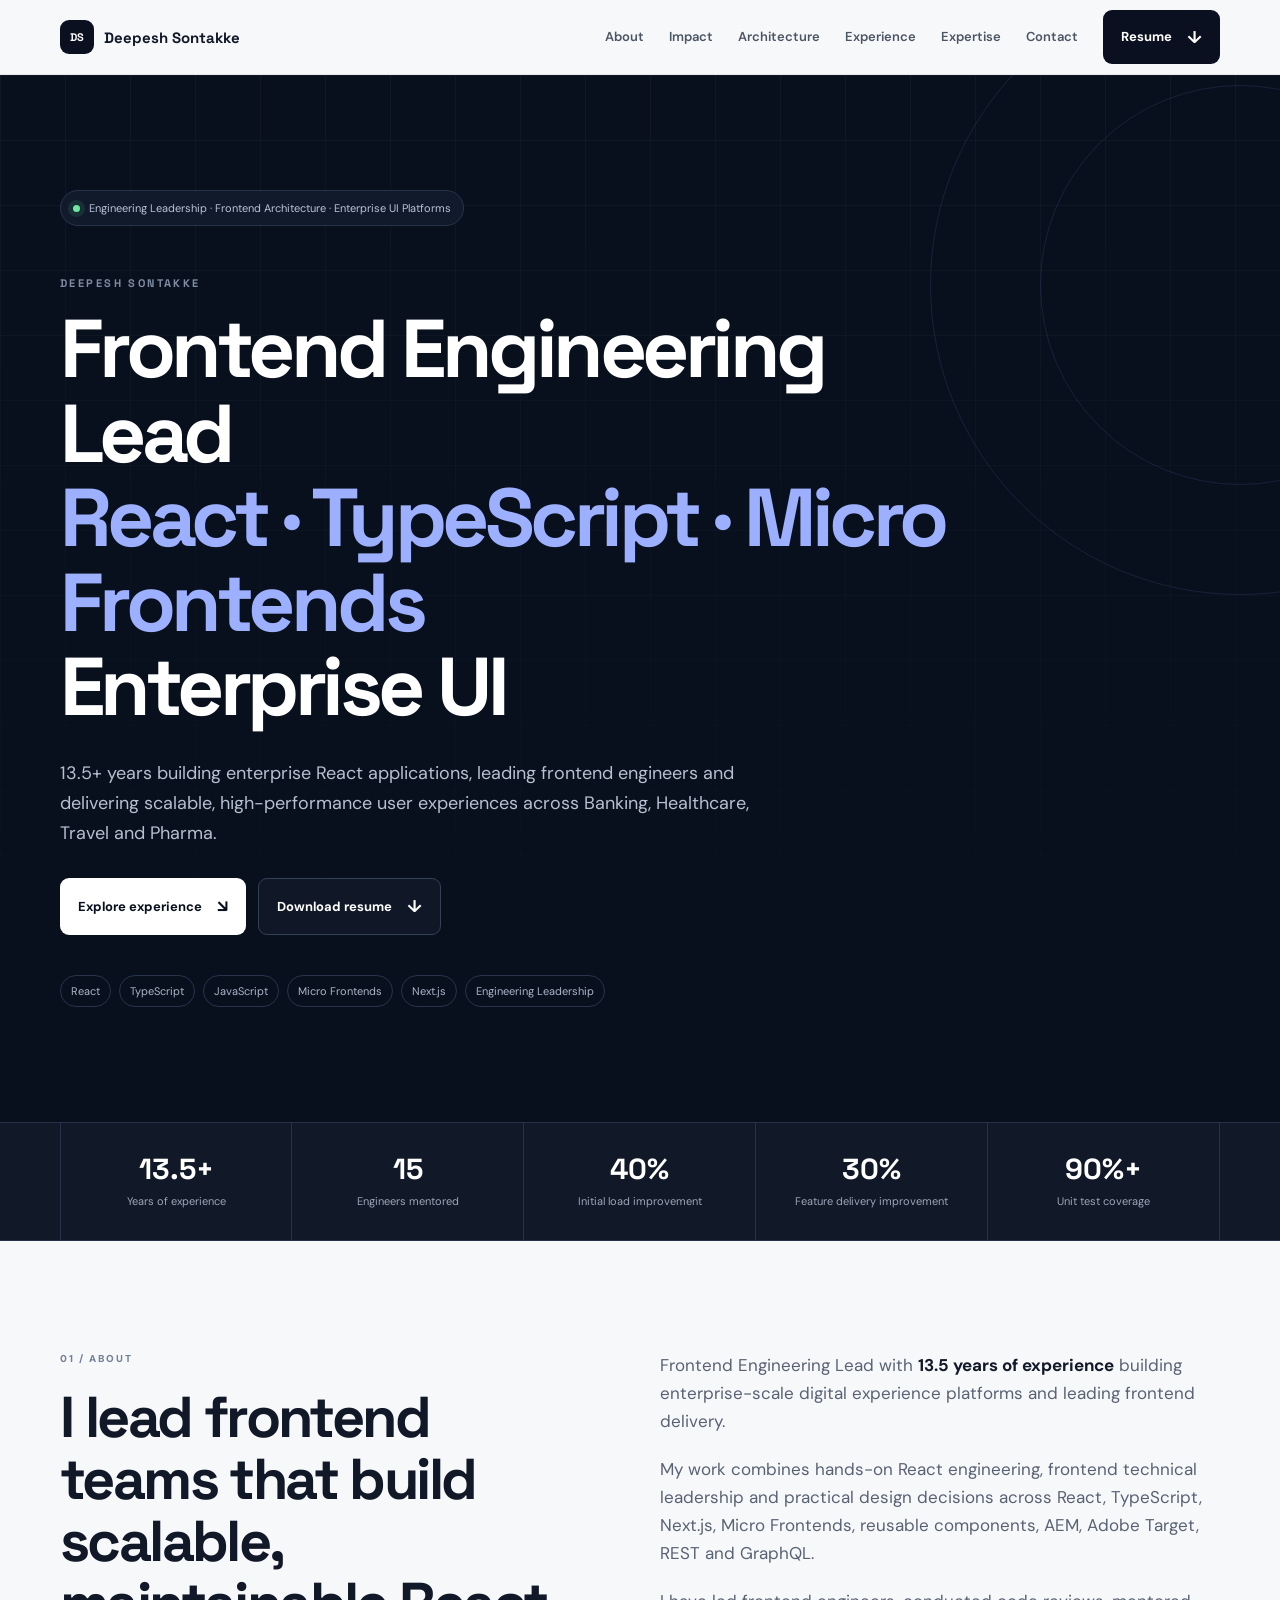
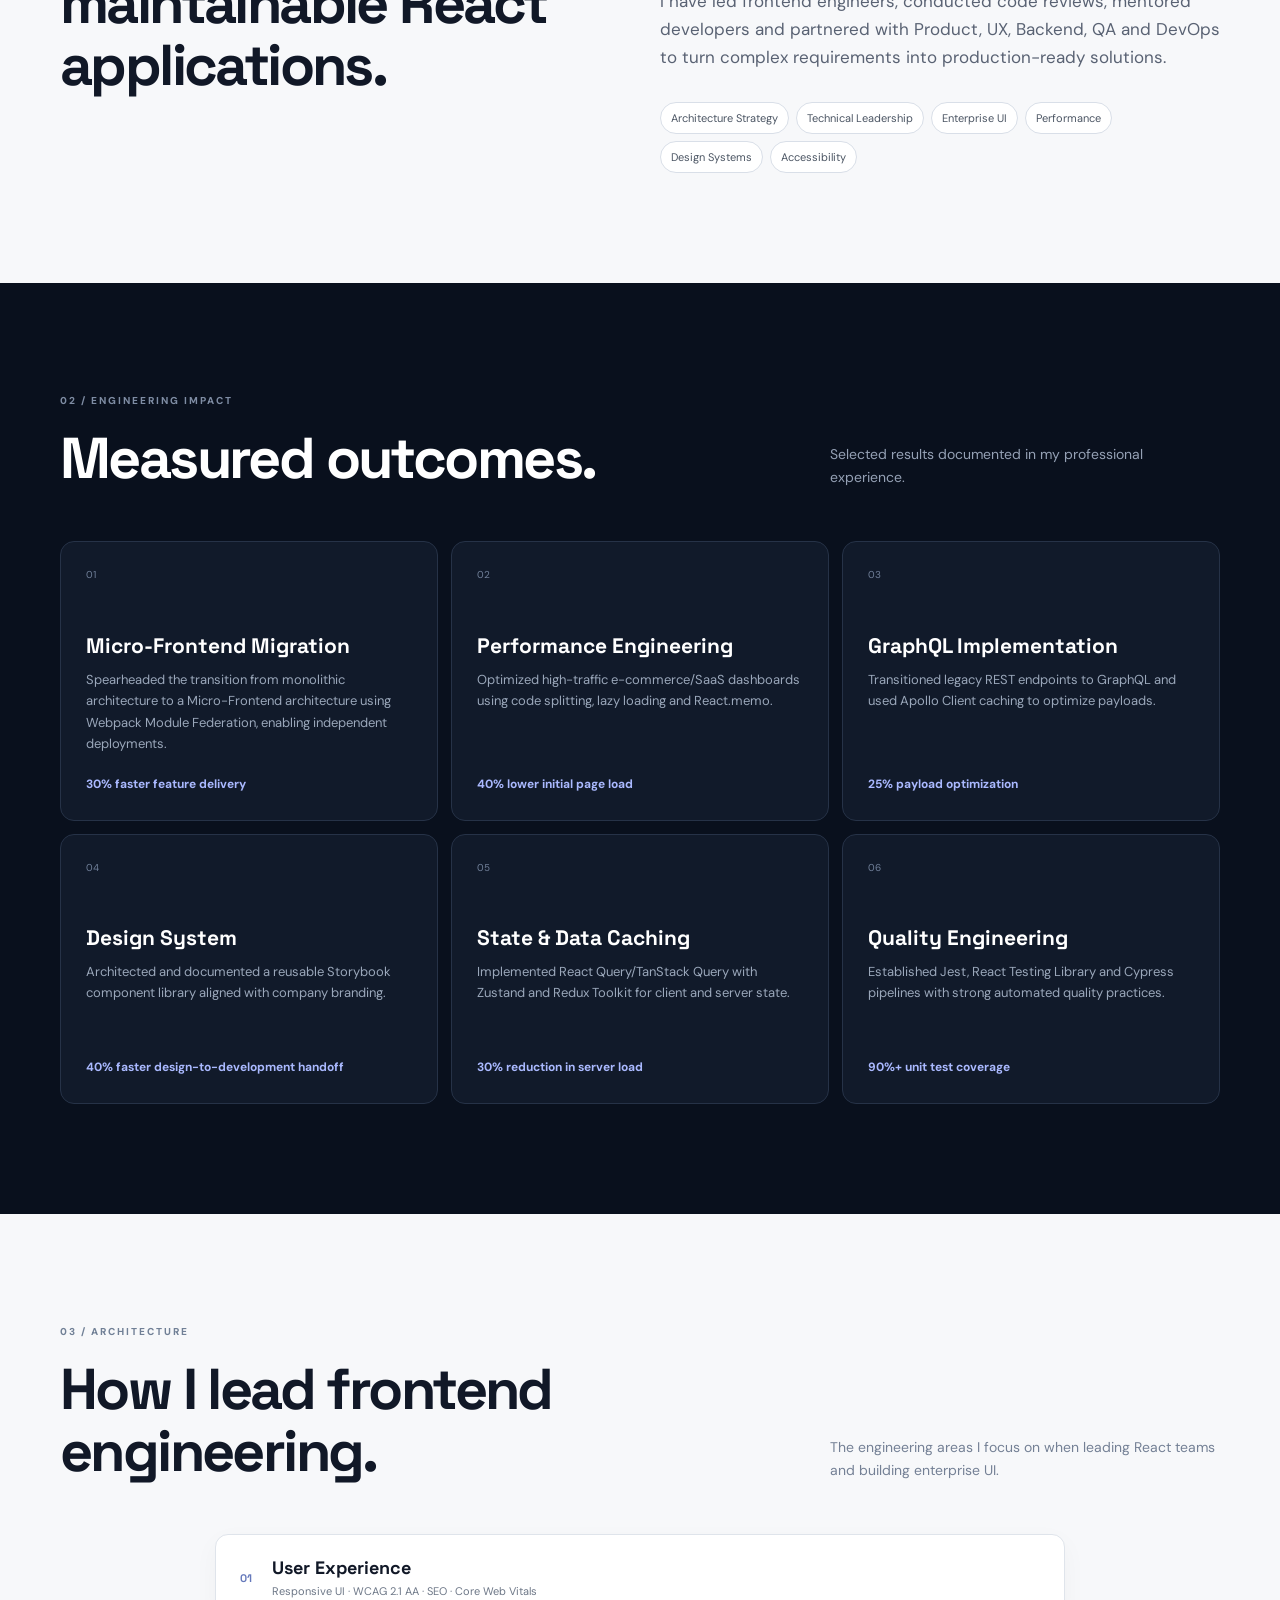
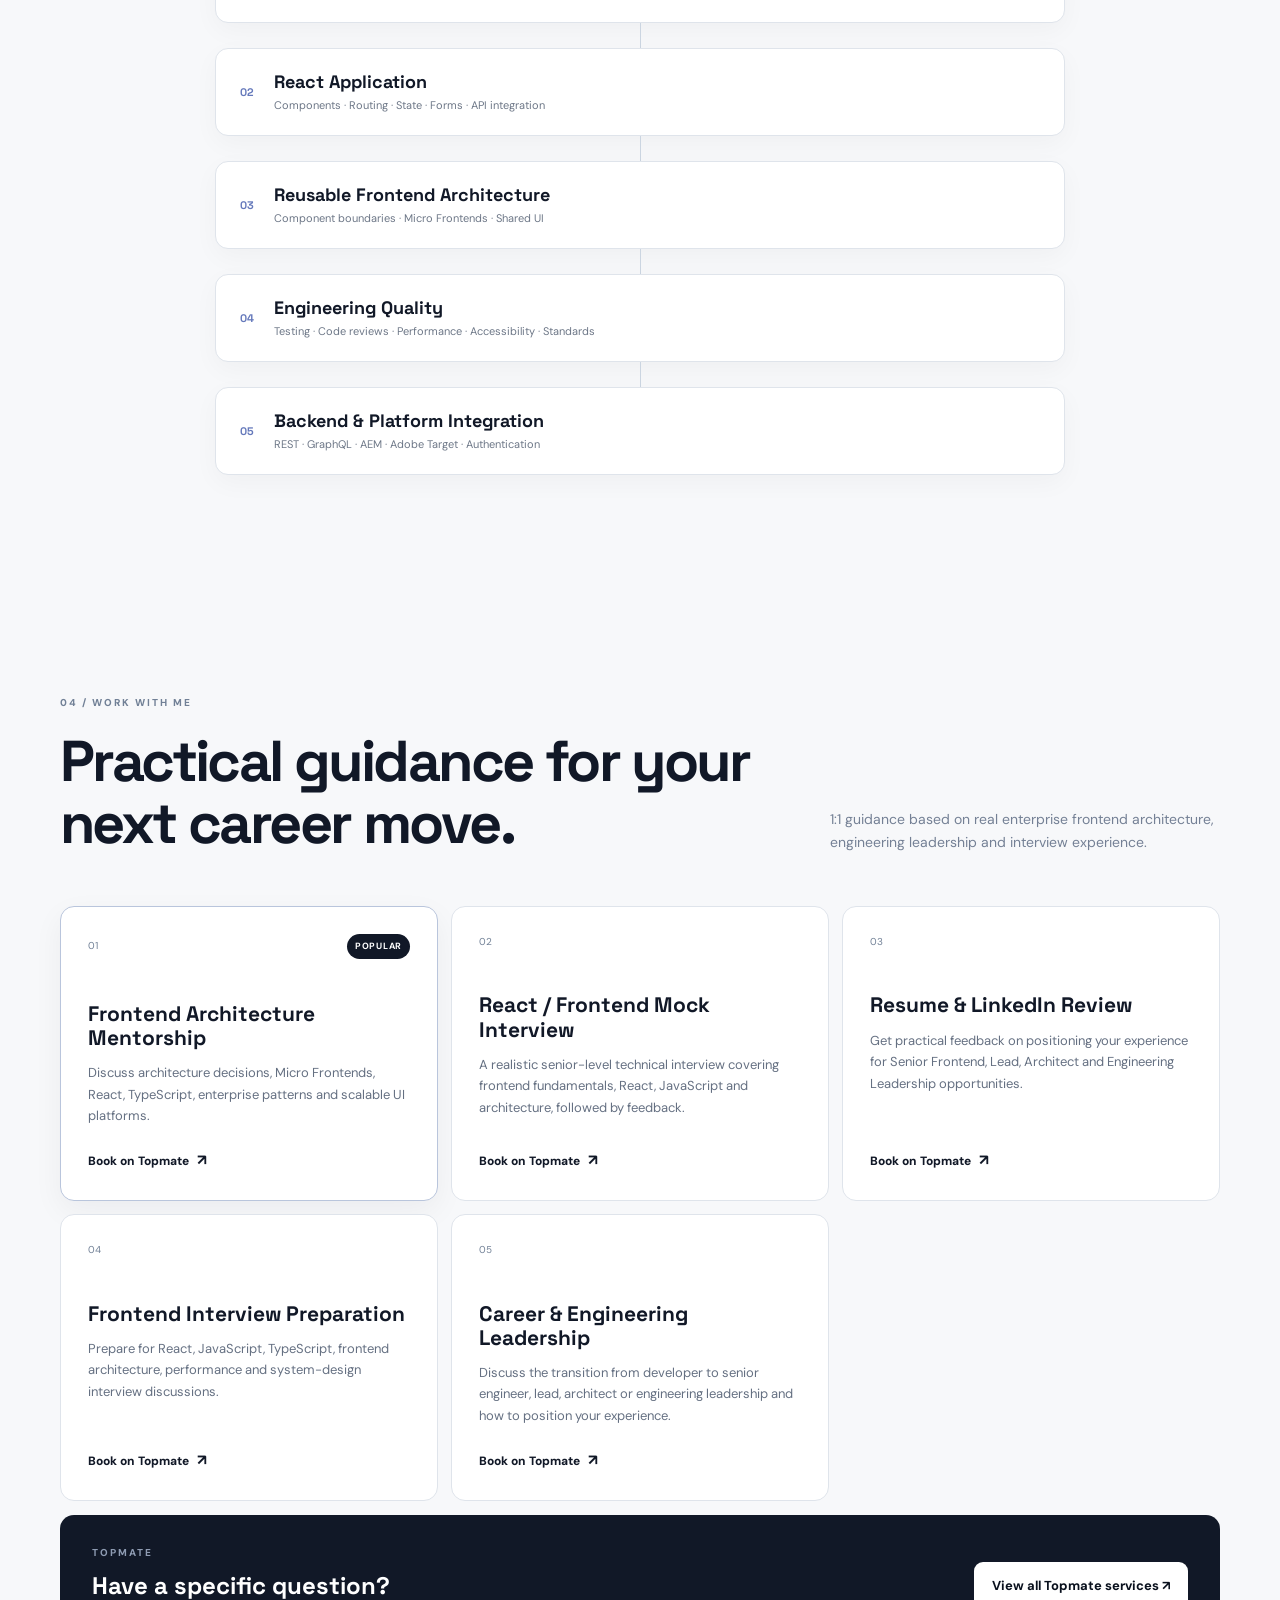
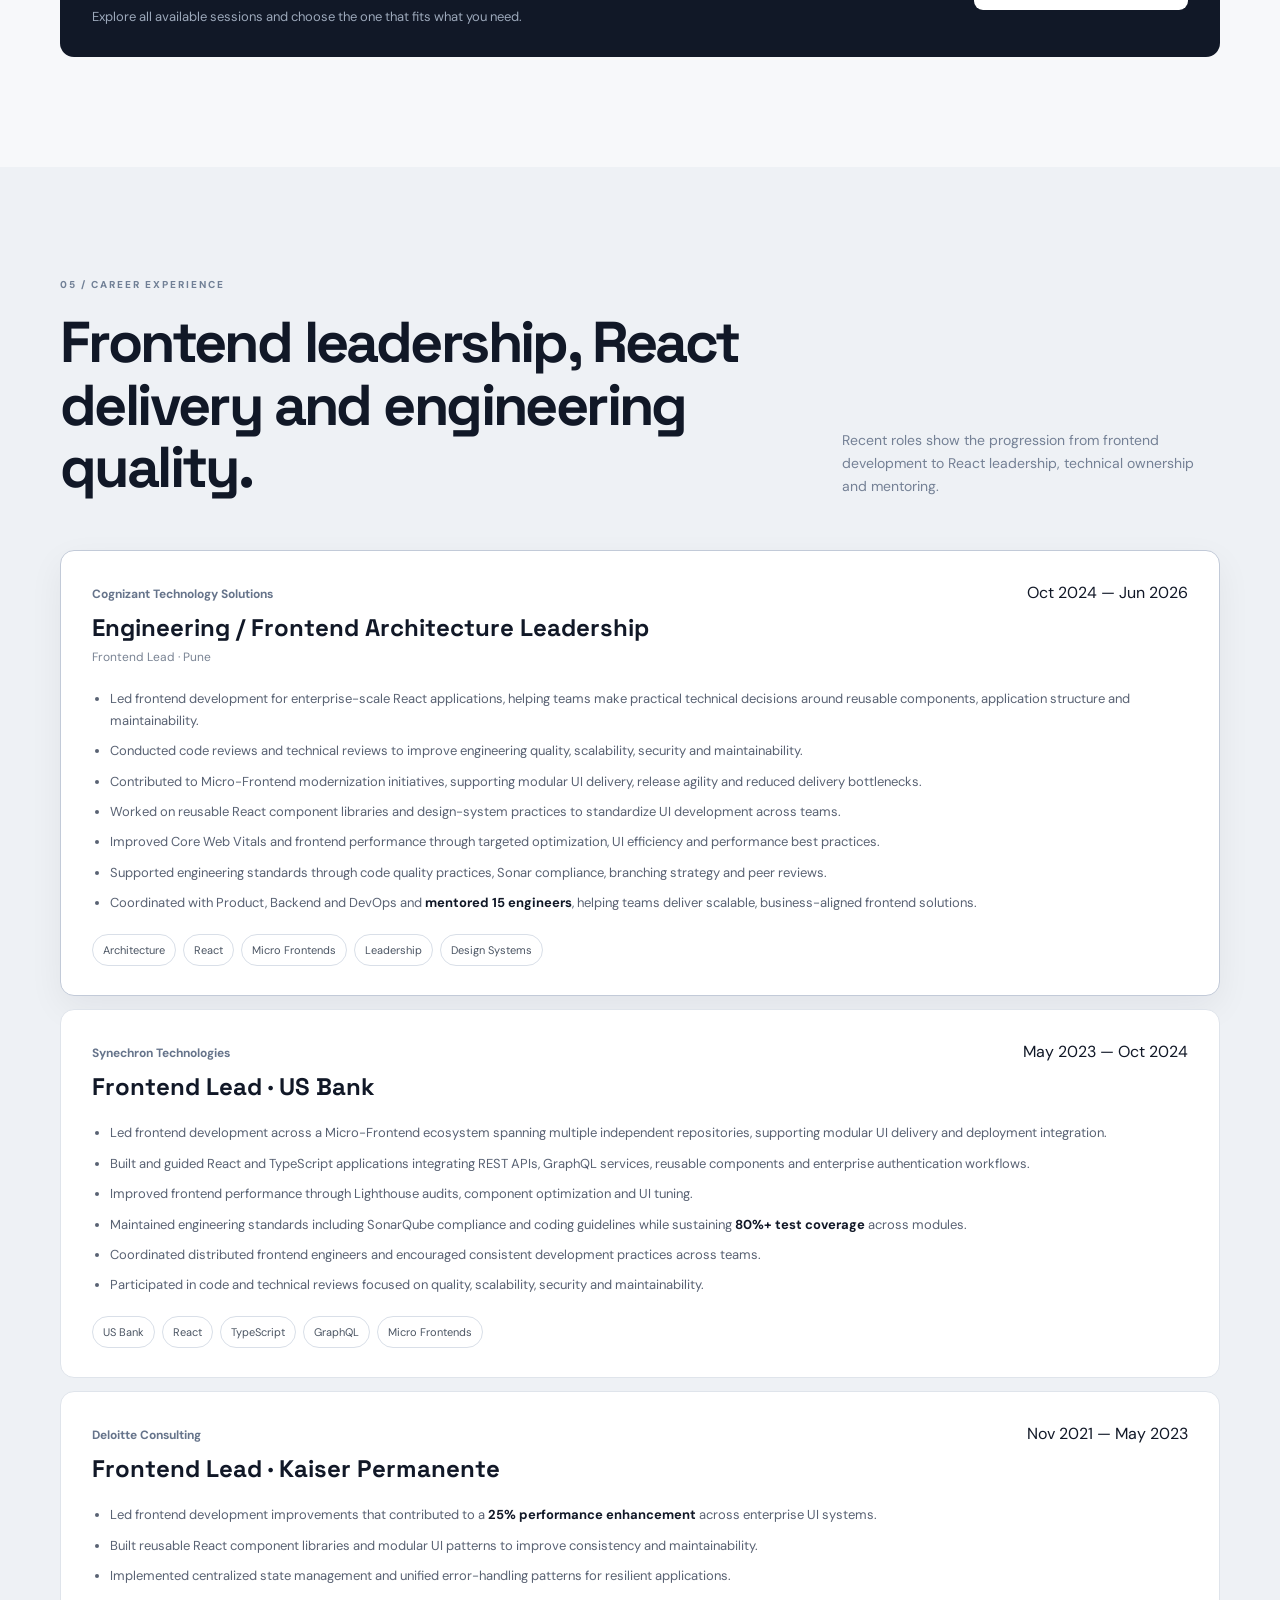
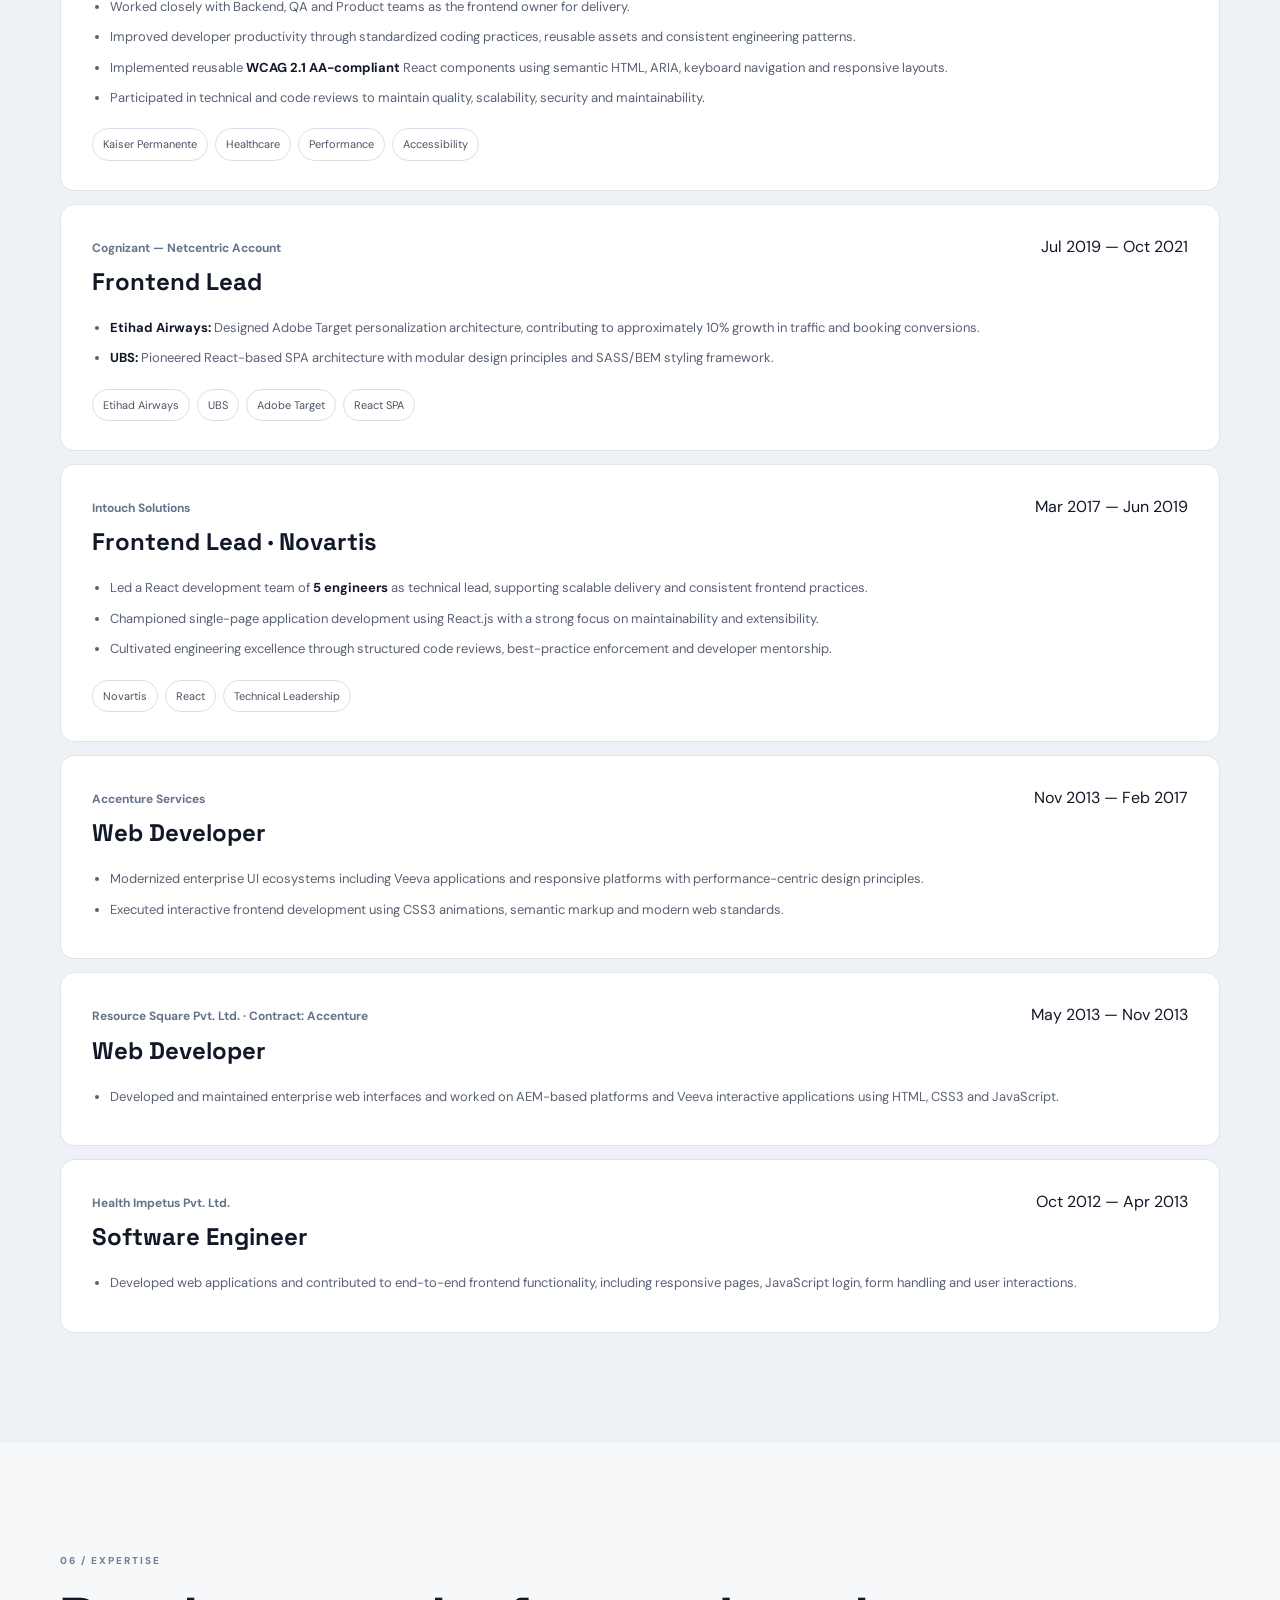
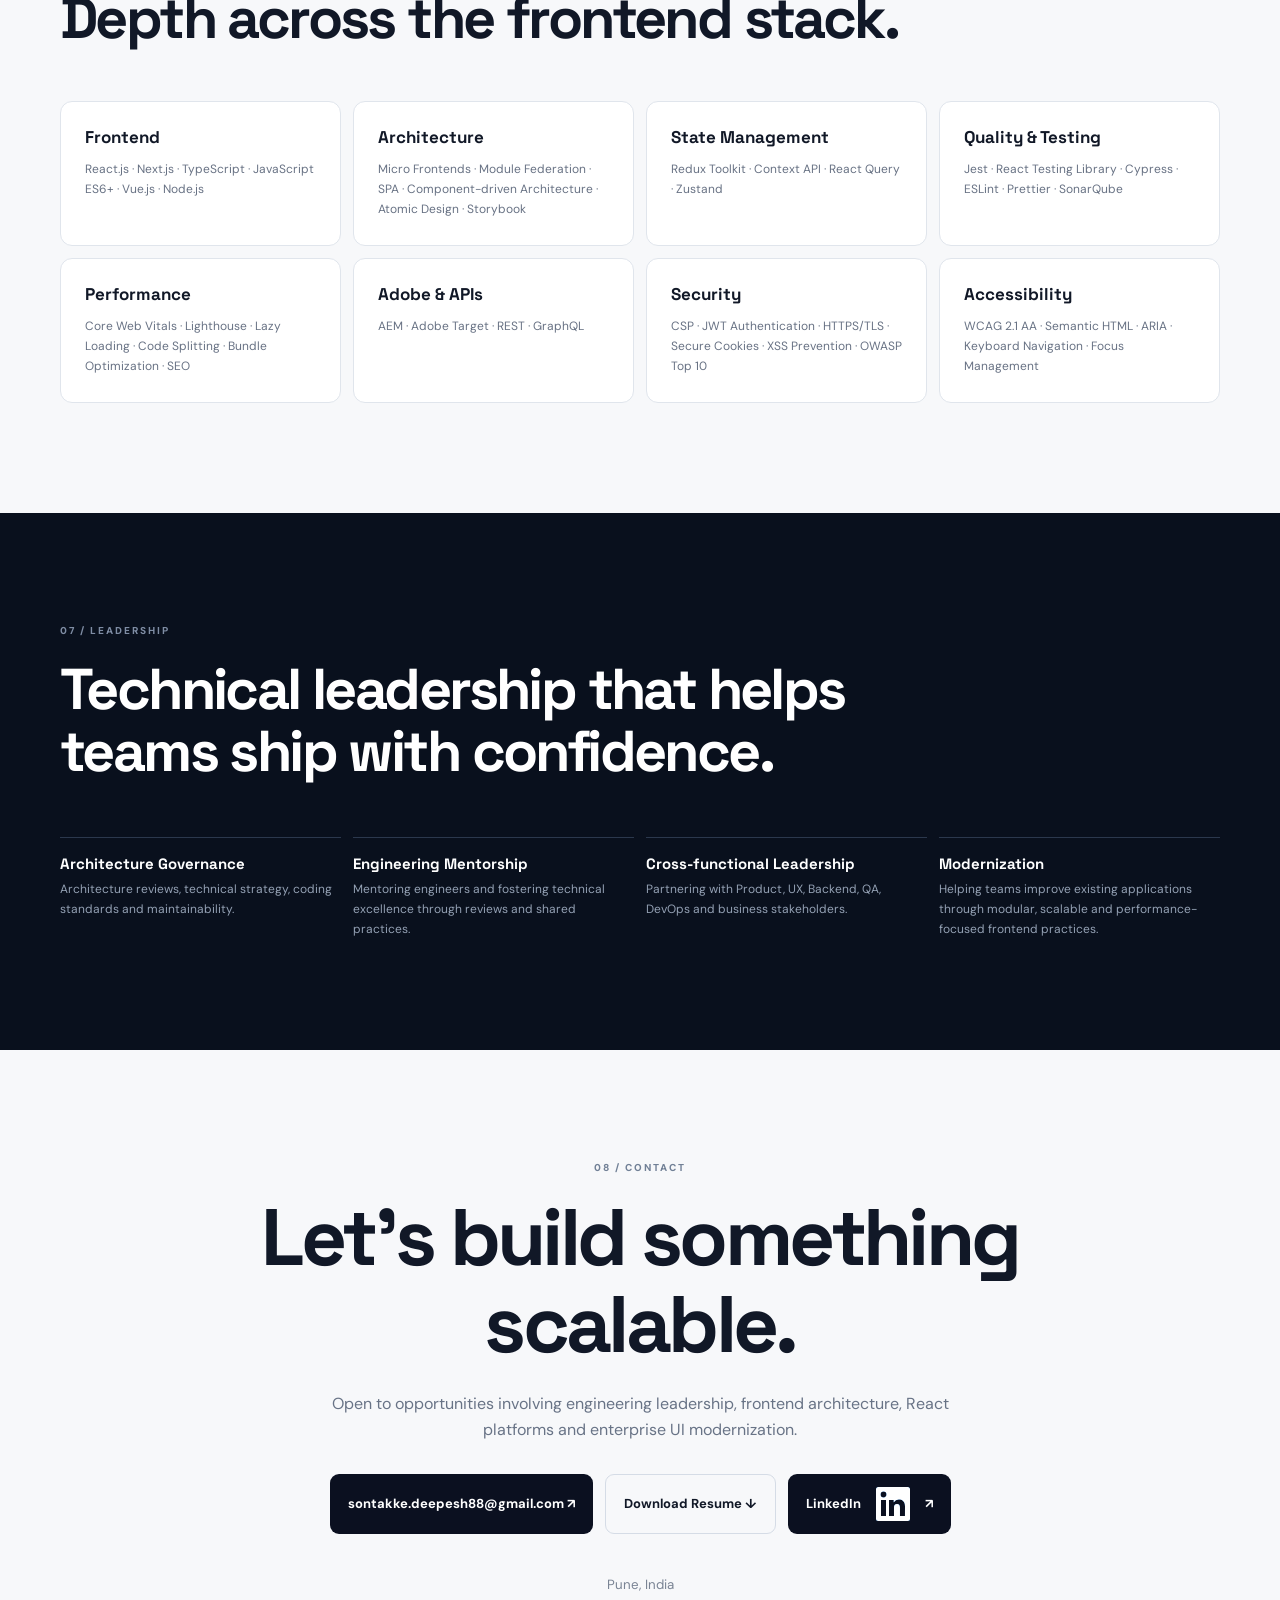
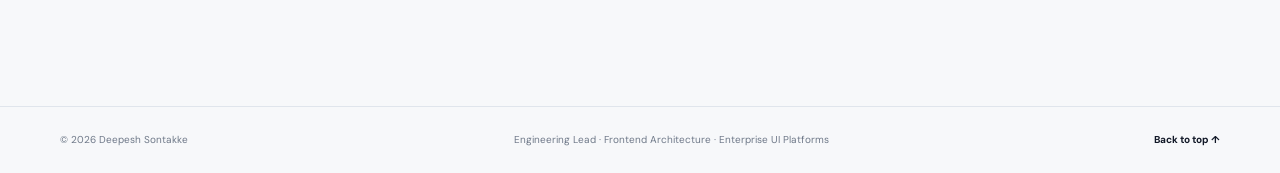
==== commit bc87e147: "Fix resume download link text capitalization" ====
--- a/index.html
+++ b/index.html
@@ -300,7 +300,8 @@
     <p>Open to opportunities involving engineering leadership, frontend architecture, React platforms and enterprise UI modernization.</p>
     <div class="actions centered">
       <a class="button dark-button" href="mailto:sontakke.deepesh88@gmail.com">sontakke.deepesh88@gmail.com ↗</a>
-      <a class="button outline-dark" href="assets/Resume-Deepesh-Sontakke-Frontend.pdf" download>Download resume ↓</a>
+      <a class="button outline-dark" href="assets/Resume-Deepesh-Sontakke-Frontend.pdf" download>Download Resume ↓</a>
+      <a class="button dark-button" href="https://www.linkedin.com/in/deepesh-sontakke-ui-developer/">LinkedIn <svg xmlns="http://www.w3.org/2000/svg" id="linkedin-bug-blue-medium" width="34" height="34" aria-hidden="false" data-supported-dps="34x34" viewBox="0 0 34 34" data-token-id="417" class="_18c2244c aa291794 _4754385e _4c9e2ad3" role="img" aria-label="LinkedIn" style="width: 34px; min-width: 34px; height: 34px; min-height: 34px;"><path fill="#0a66c2" d="M34 2.5v29a2.5 2.5 0 0 1-2.5 2.5h-29A2.5 2.5 0 0 1 0 31.5v-29A2.5 2.5 0 0 1 2.5 0h29A2.5 2.5 0 0 1 34 2.5M10 13H5v16h5zm.45-5.5a2.88 2.88 0 0 0-2.86-2.9H7.5a2.9 2.9 0 0 0 0 5.8 2.88 2.88 0 0 0 2.95-2.81zM29 19.28c0-4.81-3.06-6.68-6.1-6.68a5.7 5.7 0 0 0-5.06 2.58h-.14V13H13v16h5v-8.51a3.32 3.32 0 0 1 3-3.58h.19c1.59 0 2.77 1 2.77 3.52V29h5z" display="var(--svgDisplayLight)"></path><path fill="#fff" d="M34 2.5v29a2.5 2.5 0 0 1-2.5 2.5h-29A2.5 2.5 0 0 1 0 31.5v-29A2.5 2.5 0 0 1 2.5 0h29A2.5 2.5 0 0 1 34 2.5M10 13H5v16h5zm.45-5.5a2.88 2.88 0 0 0-2.86-2.9H7.5a2.9 2.9 0 0 0 0 5.8 2.88 2.88 0 0 0 2.95-2.81zM29 19.28c0-4.81-3.06-6.68-6.1-6.68a5.7 5.7 0 0 0-5.06 2.58h-.14V13H13v16h5v-8.51a3.32 3.32 0 0 1 3-3.58h.19c1.59 0 2.77 1 2.77 3.52V29h5z" display="var(--svgDisplayDark)"></path></svg> ↗</a>
     </div>
     <small>Pune, India</small>
   </div>
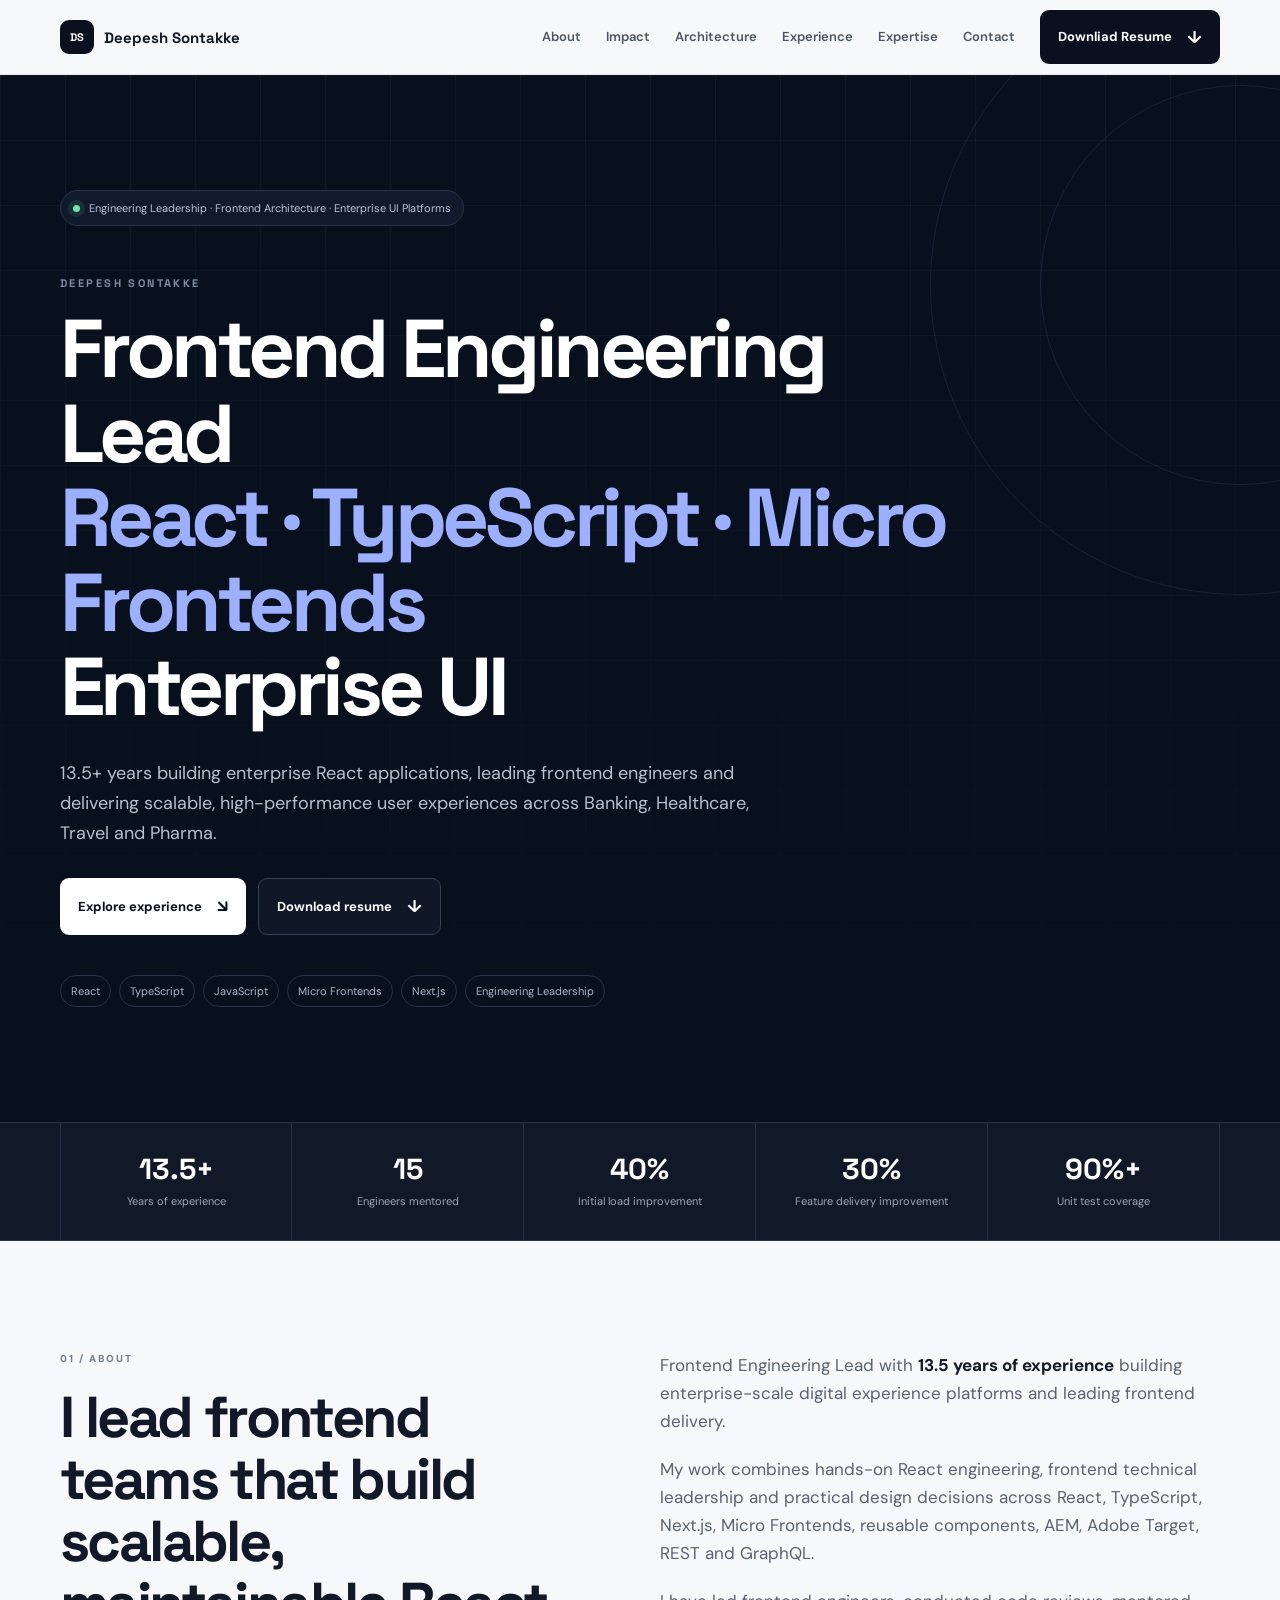
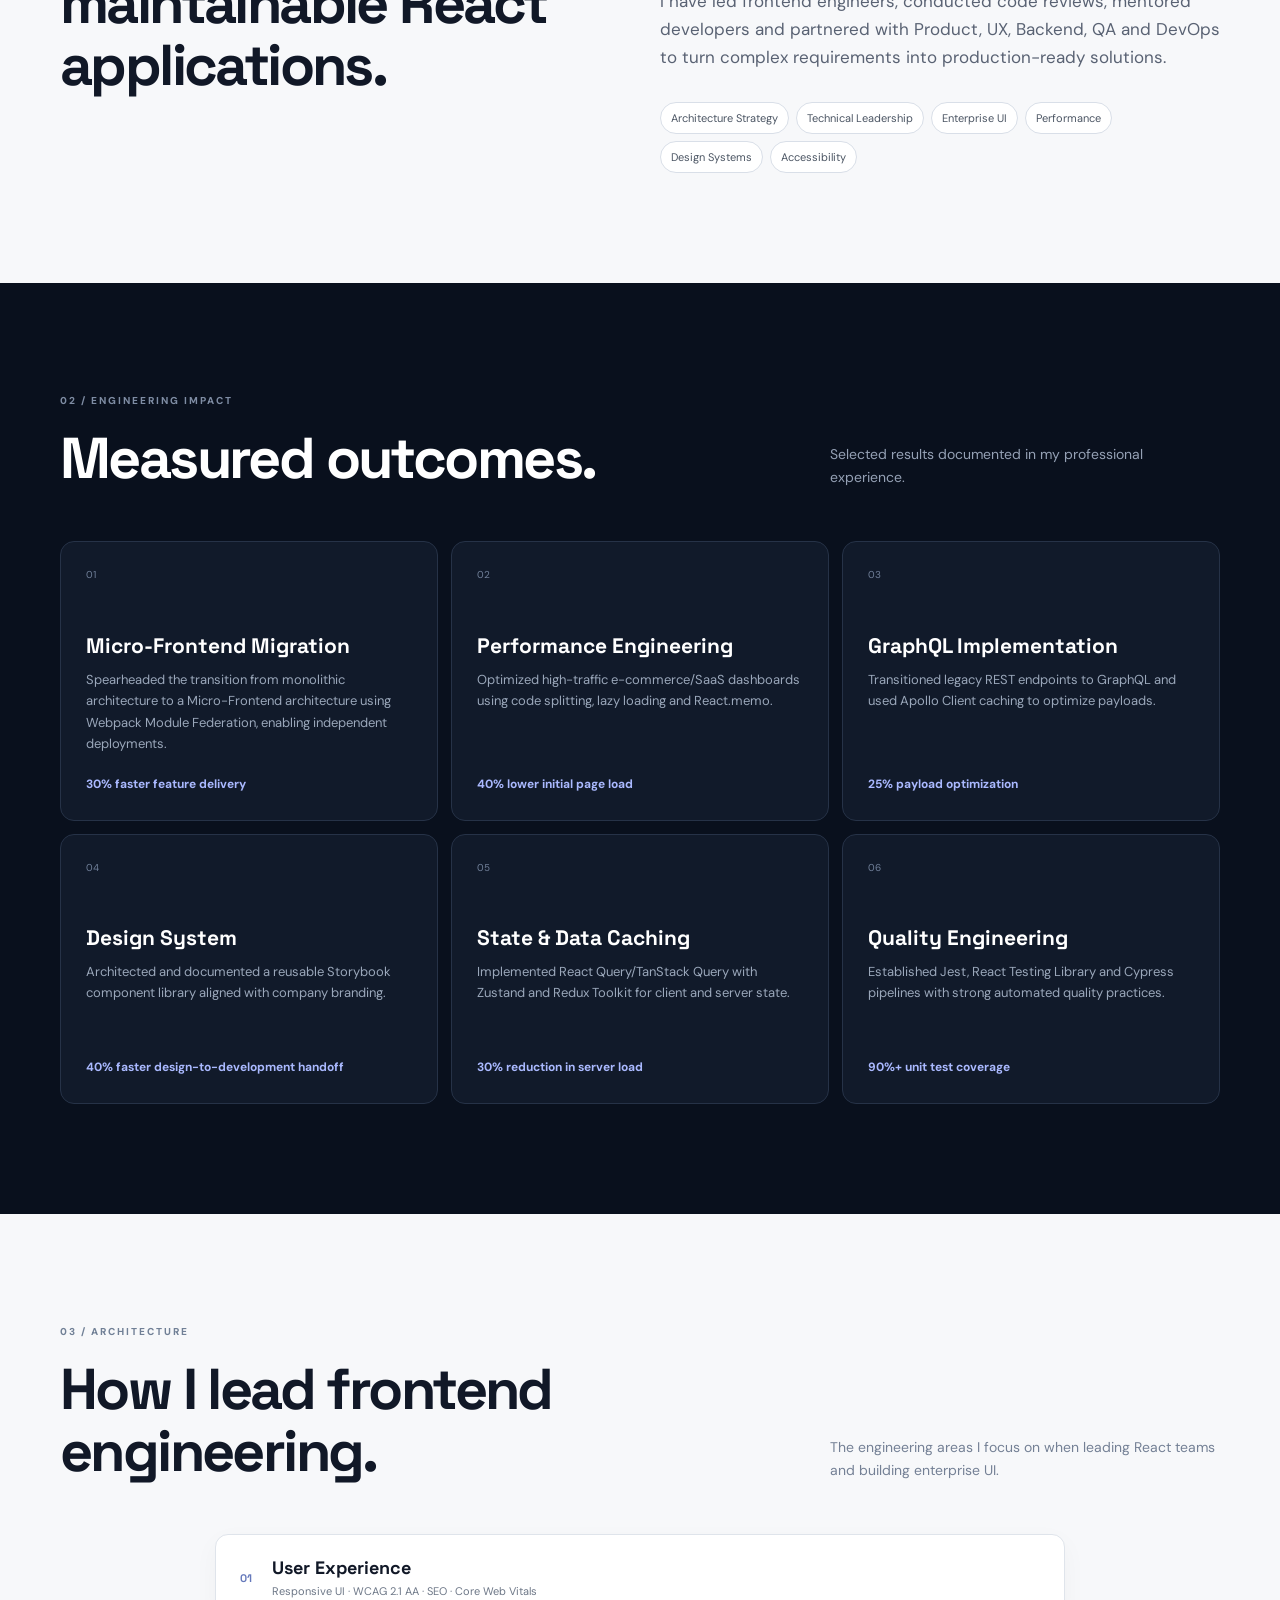
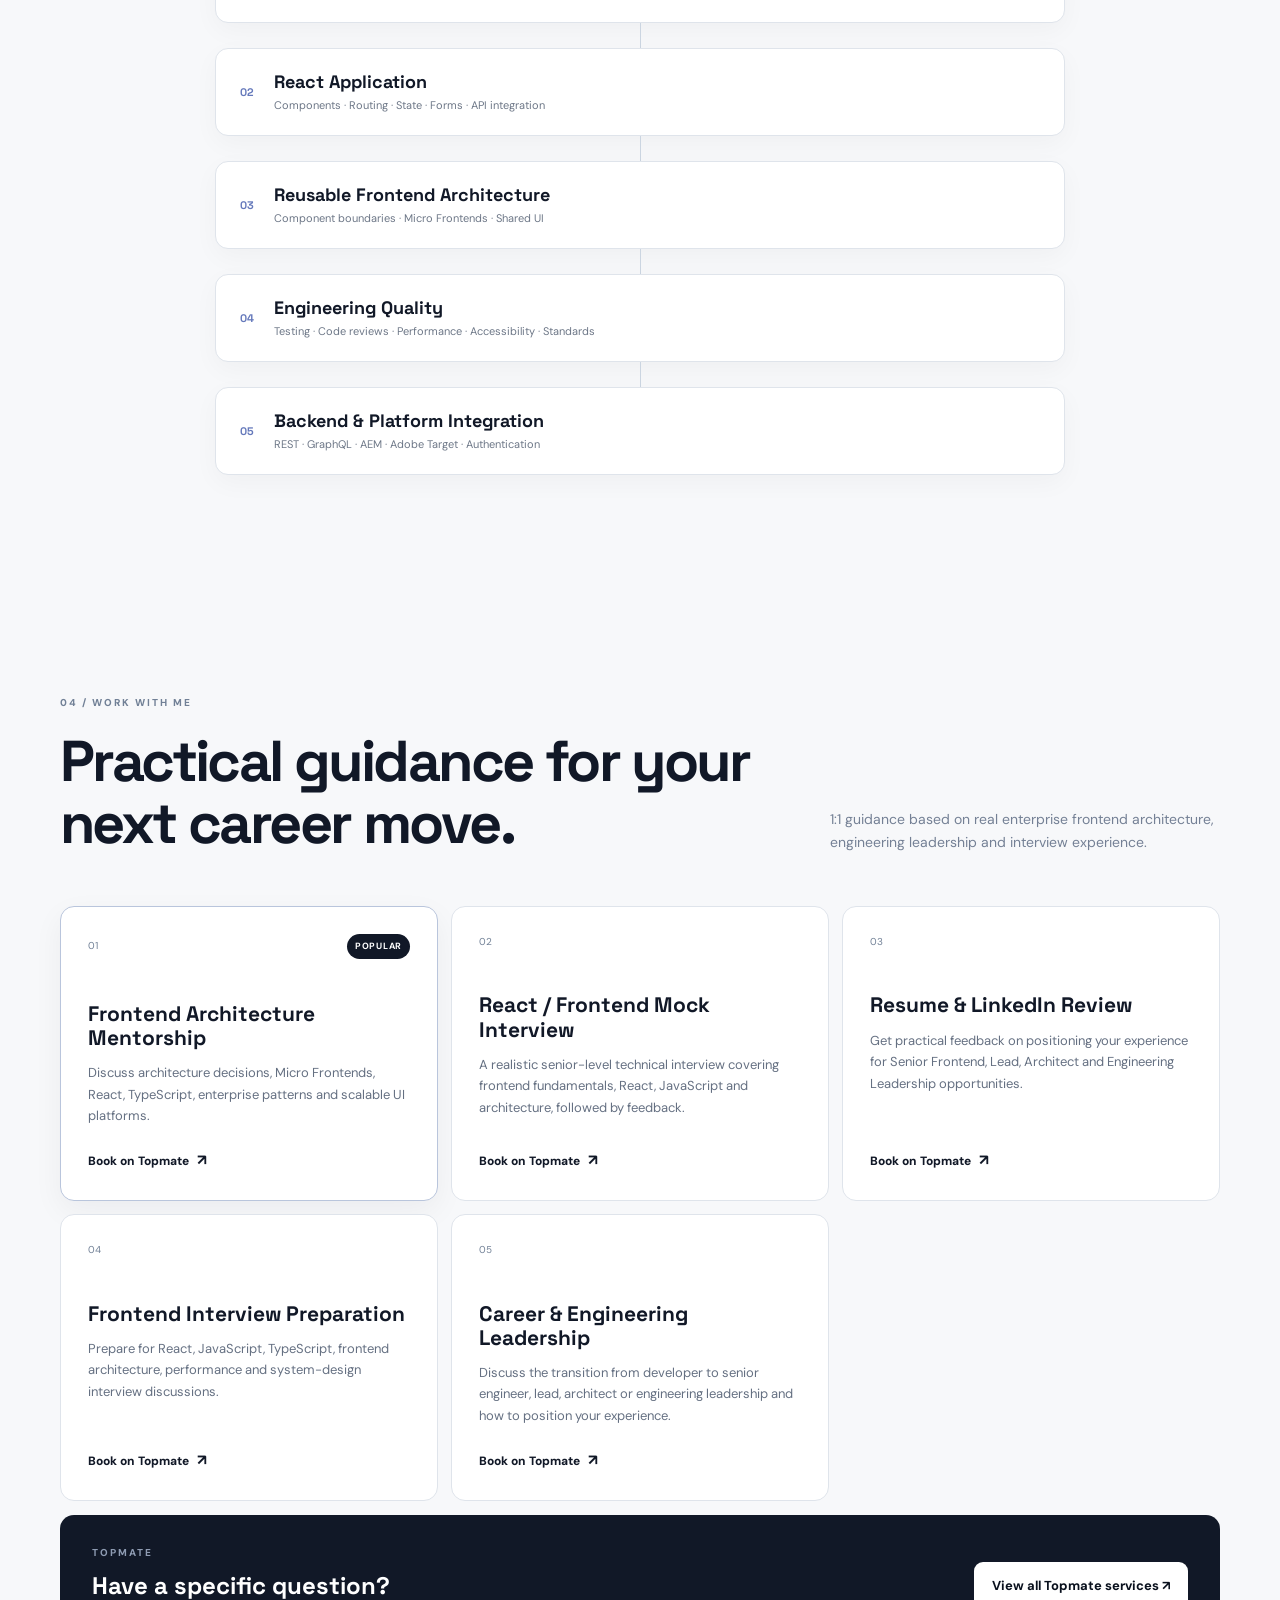
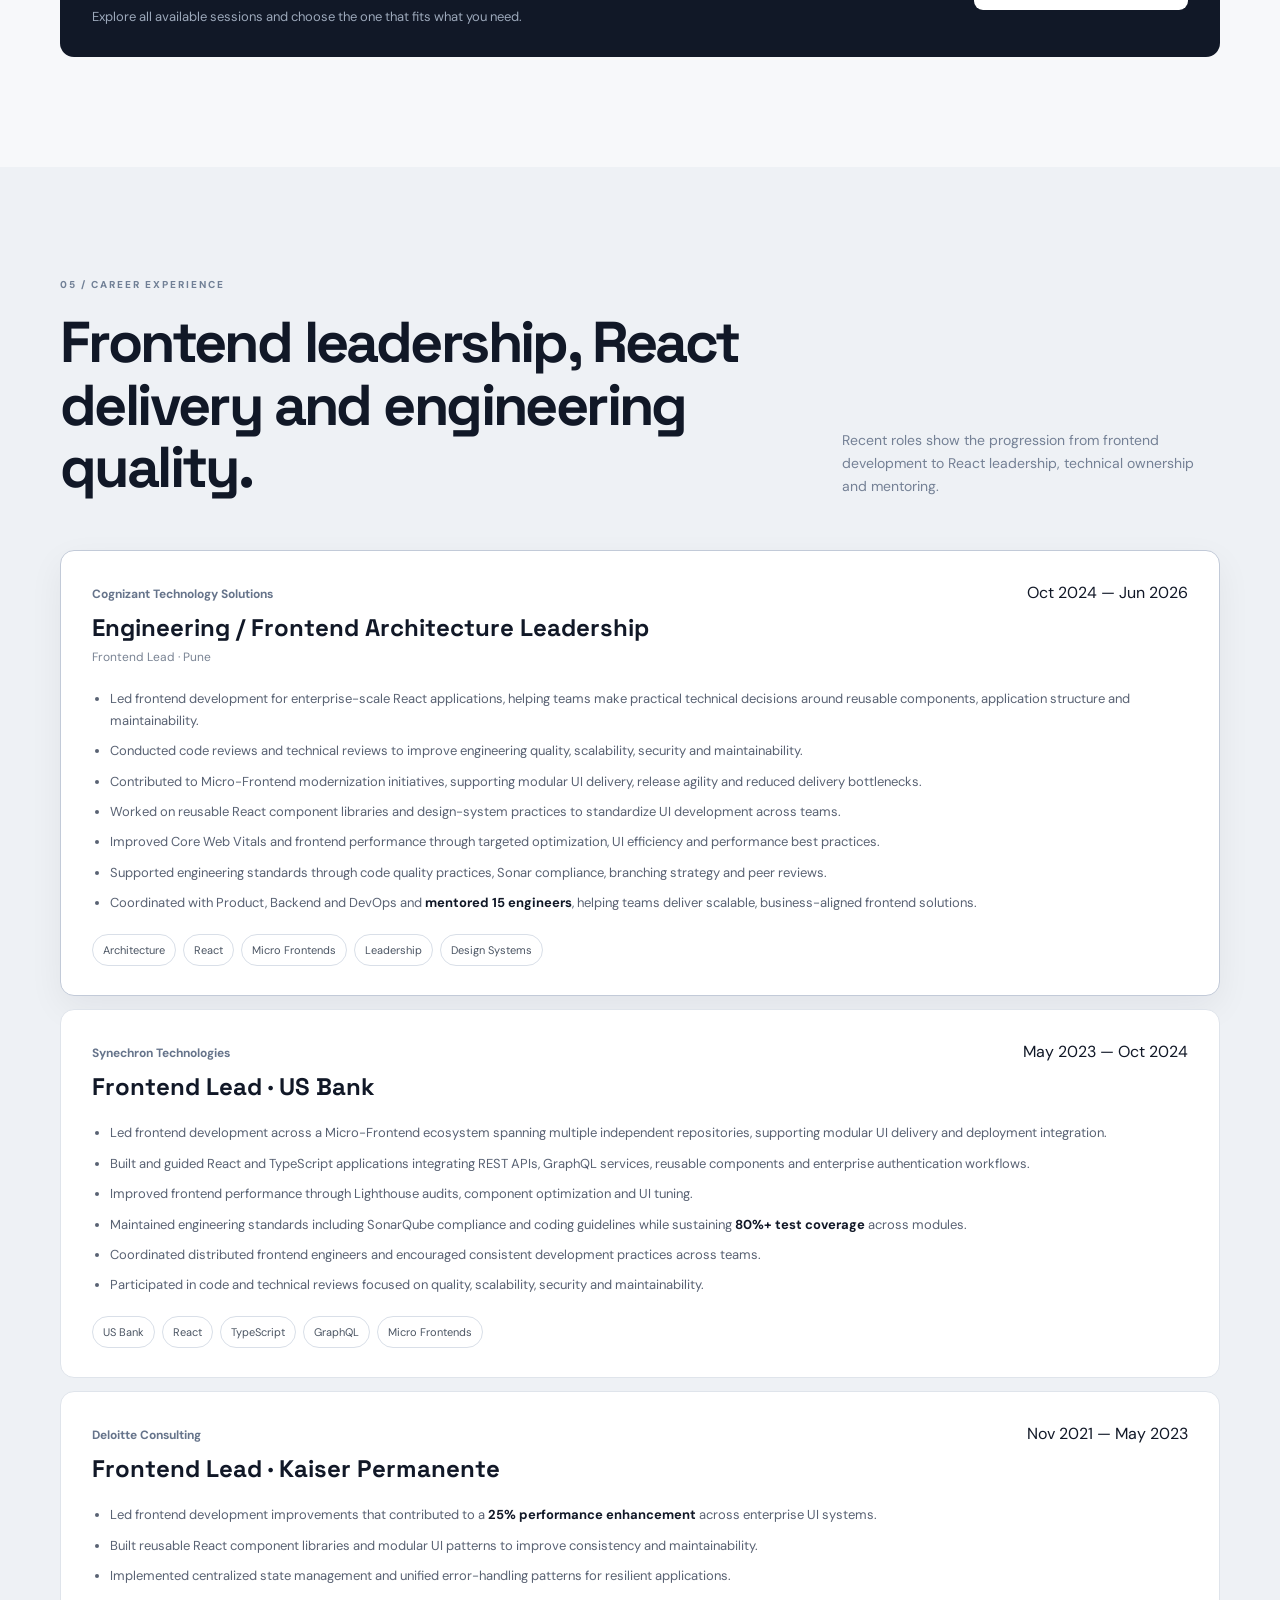
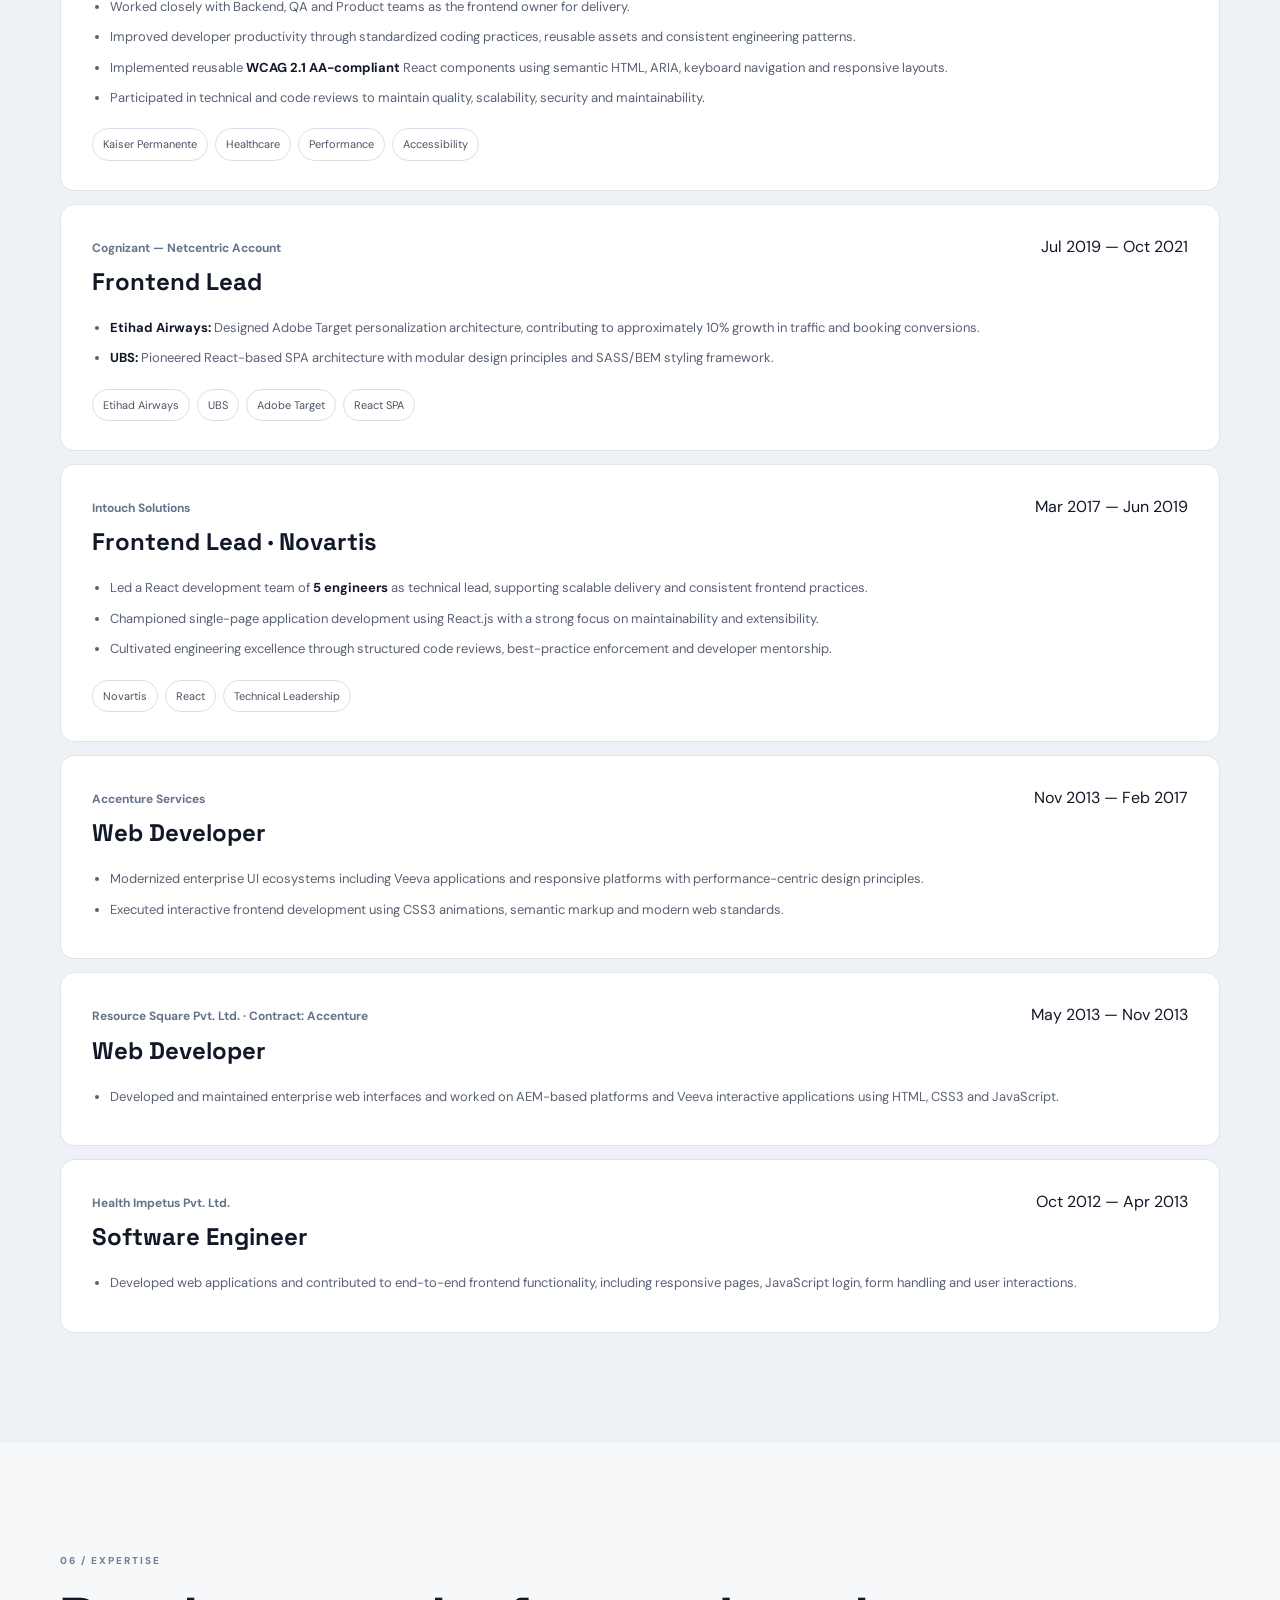
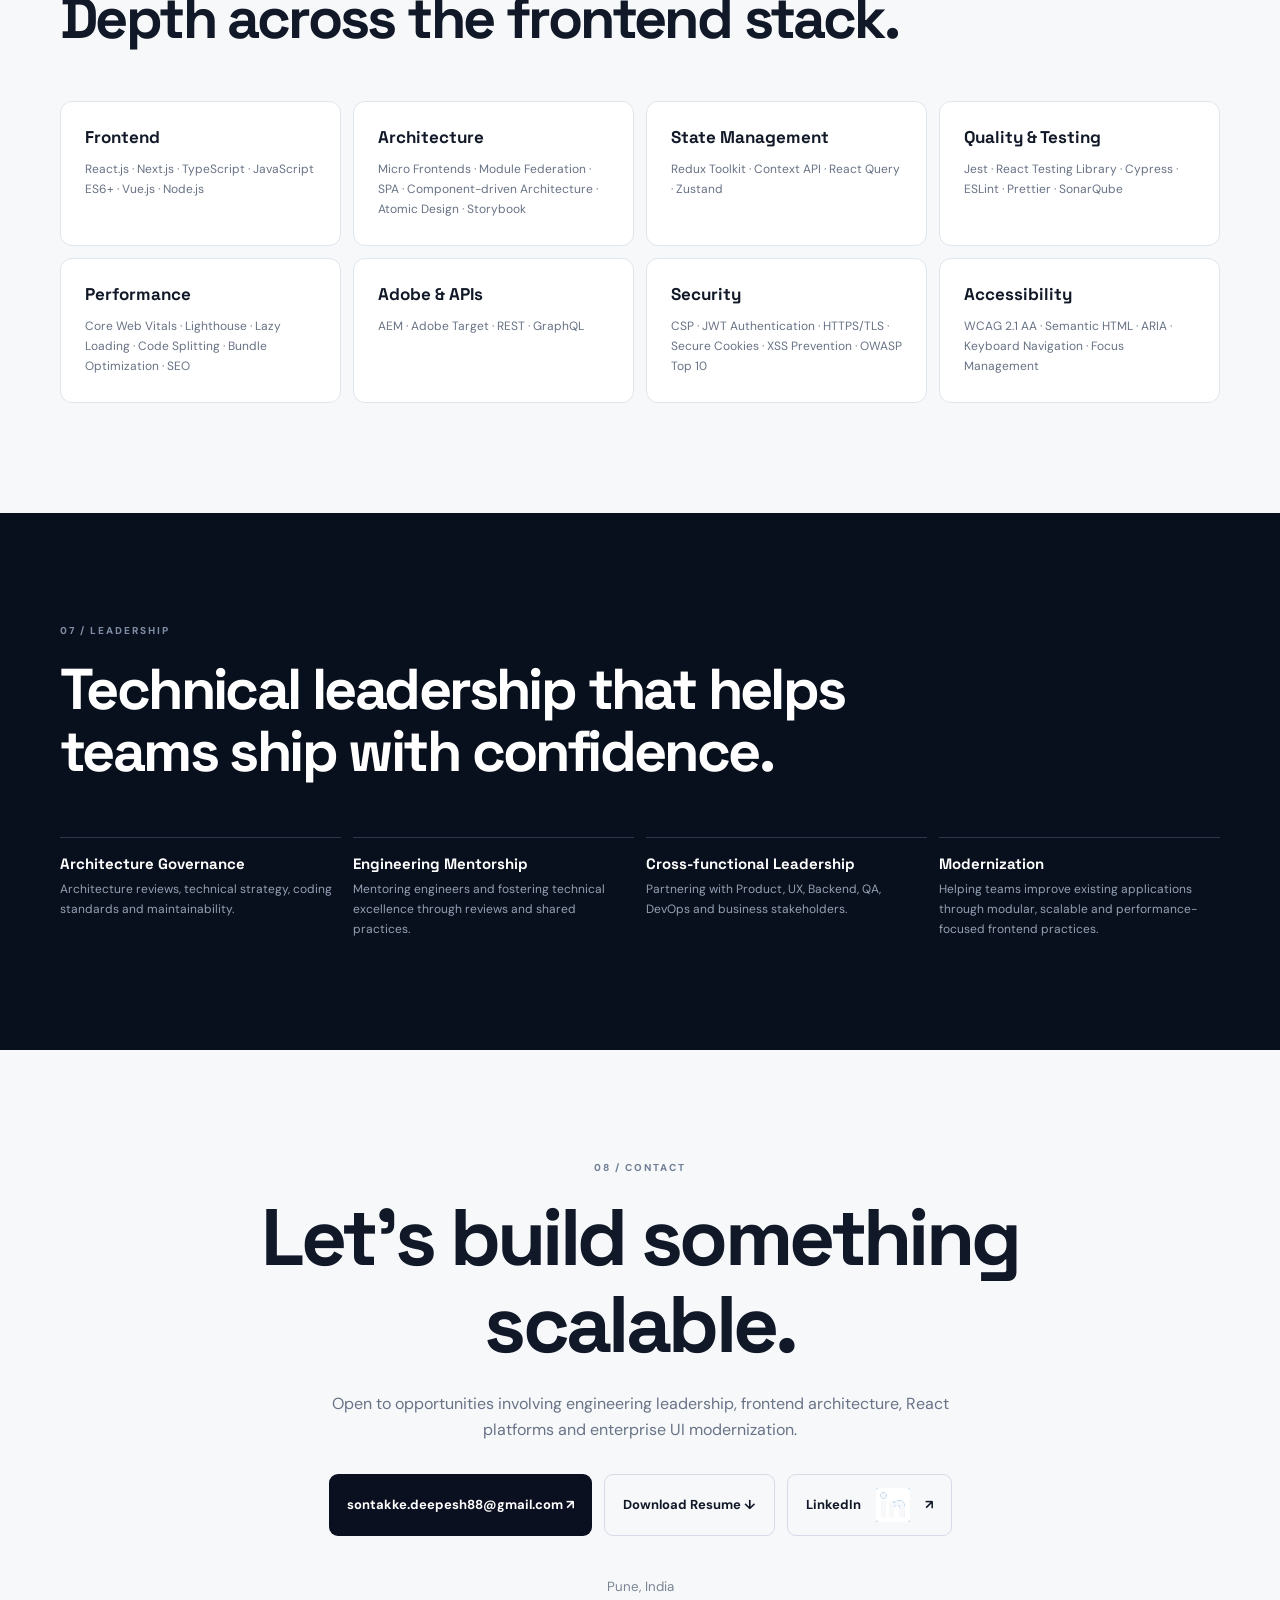
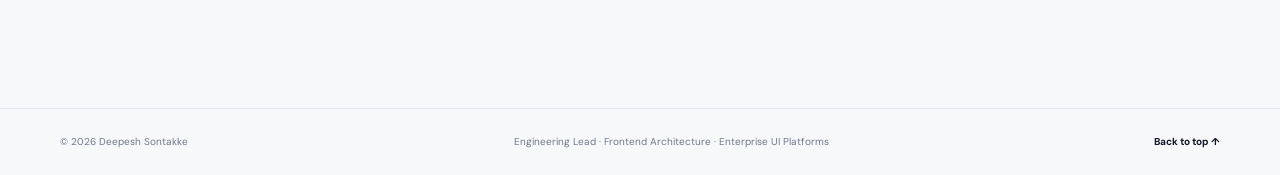
==== commit daa62ccf: "Fix typo in resume download link Corrected the spelling of 'Download' in the resume link." ====
--- a/index.html
+++ b/index.html
@@ -23,7 +23,7 @@
       <a href="#experience">Experience</a>
       <a href="#skills">Expertise</a>
       <a href="#contact">Contact</a>
-      <a class="button dark-button" href="assets/Resume-Deepesh-Sontakke-Frontend.pdf" download>Resume<b>↓</b></a>
+      <a class="button dark-button" href="assets/Resume-Deepesh-Sontakke-Frontend.pdf" download>Downliad Resume<b>↓</b></a>
     </div>
   </nav>
 </header>
@@ -301,7 +301,7 @@
     <div class="actions centered">
       <a class="button dark-button" href="mailto:sontakke.deepesh88@gmail.com">sontakke.deepesh88@gmail.com ↗</a>
       <a class="button outline-dark" href="assets/Resume-Deepesh-Sontakke-Frontend.pdf" download>Download Resume ↓</a>
-      <a class="button dark-button" href="https://www.linkedin.com/in/deepesh-sontakke-ui-developer/">LinkedIn <svg xmlns="http://www.w3.org/2000/svg" id="linkedin-bug-blue-medium" width="34" height="34" aria-hidden="false" data-supported-dps="34x34" viewBox="0 0 34 34" data-token-id="417" class="_18c2244c aa291794 _4754385e _4c9e2ad3" role="img" aria-label="LinkedIn" style="width: 34px; min-width: 34px; height: 34px; min-height: 34px;"><path fill="#0a66c2" d="M34 2.5v29a2.5 2.5 0 0 1-2.5 2.5h-29A2.5 2.5 0 0 1 0 31.5v-29A2.5 2.5 0 0 1 2.5 0h29A2.5 2.5 0 0 1 34 2.5M10 13H5v16h5zm.45-5.5a2.88 2.88 0 0 0-2.86-2.9H7.5a2.9 2.9 0 0 0 0 5.8 2.88 2.88 0 0 0 2.95-2.81zM29 19.28c0-4.81-3.06-6.68-6.1-6.68a5.7 5.7 0 0 0-5.06 2.58h-.14V13H13v16h5v-8.51a3.32 3.32 0 0 1 3-3.58h.19c1.59 0 2.77 1 2.77 3.52V29h5z" display="var(--svgDisplayLight)"></path><path fill="#fff" d="M34 2.5v29a2.5 2.5 0 0 1-2.5 2.5h-29A2.5 2.5 0 0 1 0 31.5v-29A2.5 2.5 0 0 1 2.5 0h29A2.5 2.5 0 0 1 34 2.5M10 13H5v16h5zm.45-5.5a2.88 2.88 0 0 0-2.86-2.9H7.5a2.9 2.9 0 0 0 0 5.8 2.88 2.88 0 0 0 2.95-2.81zM29 19.28c0-4.81-3.06-6.68-6.1-6.68a5.7 5.7 0 0 0-5.06 2.58h-.14V13H13v16h5v-8.51a3.32 3.32 0 0 1 3-3.58h.19c1.59 0 2.77 1 2.77 3.52V29h5z" display="var(--svgDisplayDark)"></path></svg> ↗</a>
+      <a class="button outline-dark" href="https://www.linkedin.com/in/deepesh-sontakke-ui-developer/">LinkedIn <svg xmlns="http://www.w3.org/2000/svg" id="linkedin-bug-blue-medium" width="34" height="34" aria-hidden="false" data-supported-dps="34x34" viewBox="0 0 34 34" data-token-id="417" class="_18c2244c aa291794 _4754385e _4c9e2ad3" role="img" aria-label="LinkedIn" style="width: 34px; min-width: 34px; height: 34px; min-height: 34px;"><path fill="#0a66c2" d="M34 2.5v29a2.5 2.5 0 0 1-2.5 2.5h-29A2.5 2.5 0 0 1 0 31.5v-29A2.5 2.5 0 0 1 2.5 0h29A2.5 2.5 0 0 1 34 2.5M10 13H5v16h5zm.45-5.5a2.88 2.88 0 0 0-2.86-2.9H7.5a2.9 2.9 0 0 0 0 5.8 2.88 2.88 0 0 0 2.95-2.81zM29 19.28c0-4.81-3.06-6.68-6.1-6.68a5.7 5.7 0 0 0-5.06 2.58h-.14V13H13v16h5v-8.51a3.32 3.32 0 0 1 3-3.58h.19c1.59 0 2.77 1 2.77 3.52V29h5z" display="var(--svgDisplayLight)"></path><path fill="#fff" d="M34 2.5v29a2.5 2.5 0 0 1-2.5 2.5h-29A2.5 2.5 0 0 1 0 31.5v-29A2.5 2.5 0 0 1 2.5 0h29A2.5 2.5 0 0 1 34 2.5M10 13H5v16h5zm.45-5.5a2.88 2.88 0 0 0-2.86-2.9H7.5a2.9 2.9 0 0 0 0 5.8 2.88 2.88 0 0 0 2.95-2.81zM29 19.28c0-4.81-3.06-6.68-6.1-6.68a5.7 5.7 0 0 0-5.06 2.58h-.14V13H13v16h5v-8.51a3.32 3.32 0 0 1 3-3.58h.19c1.59 0 2.77 1 2.77 3.52V29h5z" display="var(--svgDisplayDark)"></path></svg> ↗</a>
     </div>
     <small>Pune, India</small>
   </div>
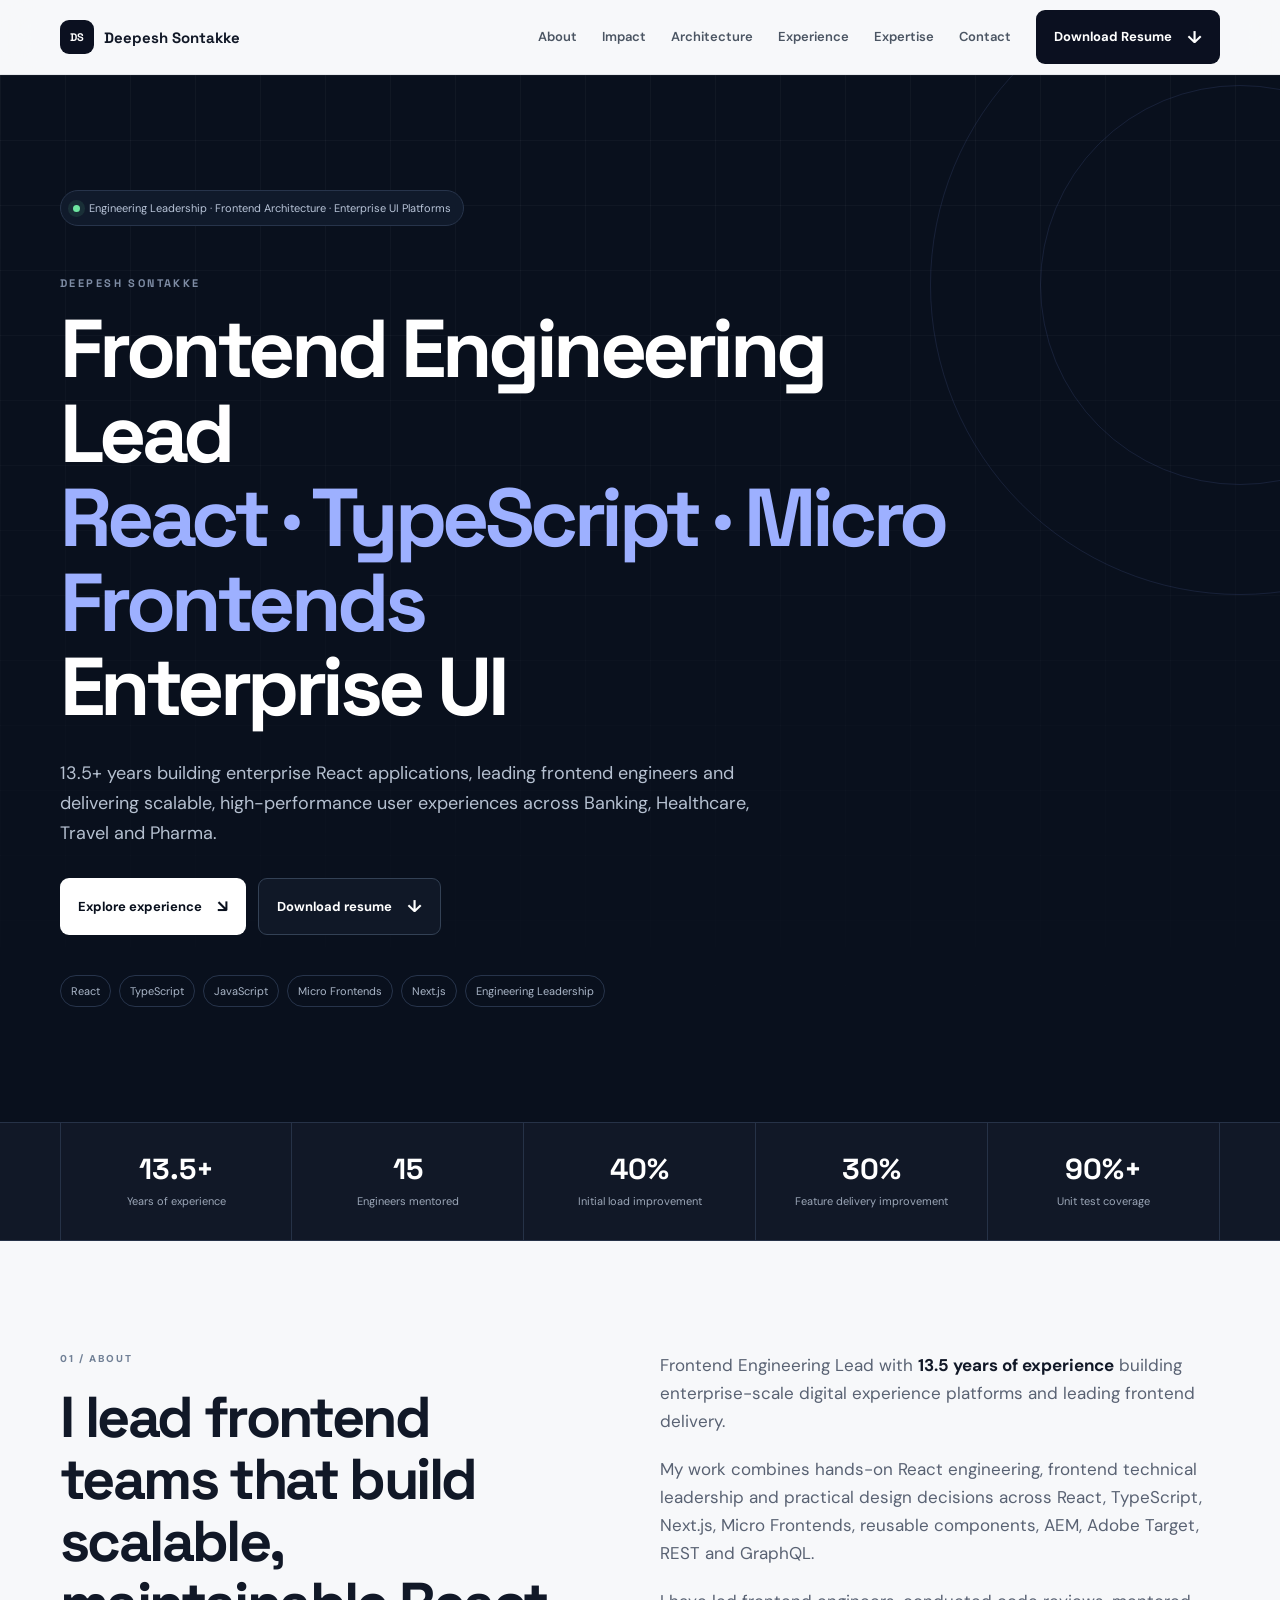
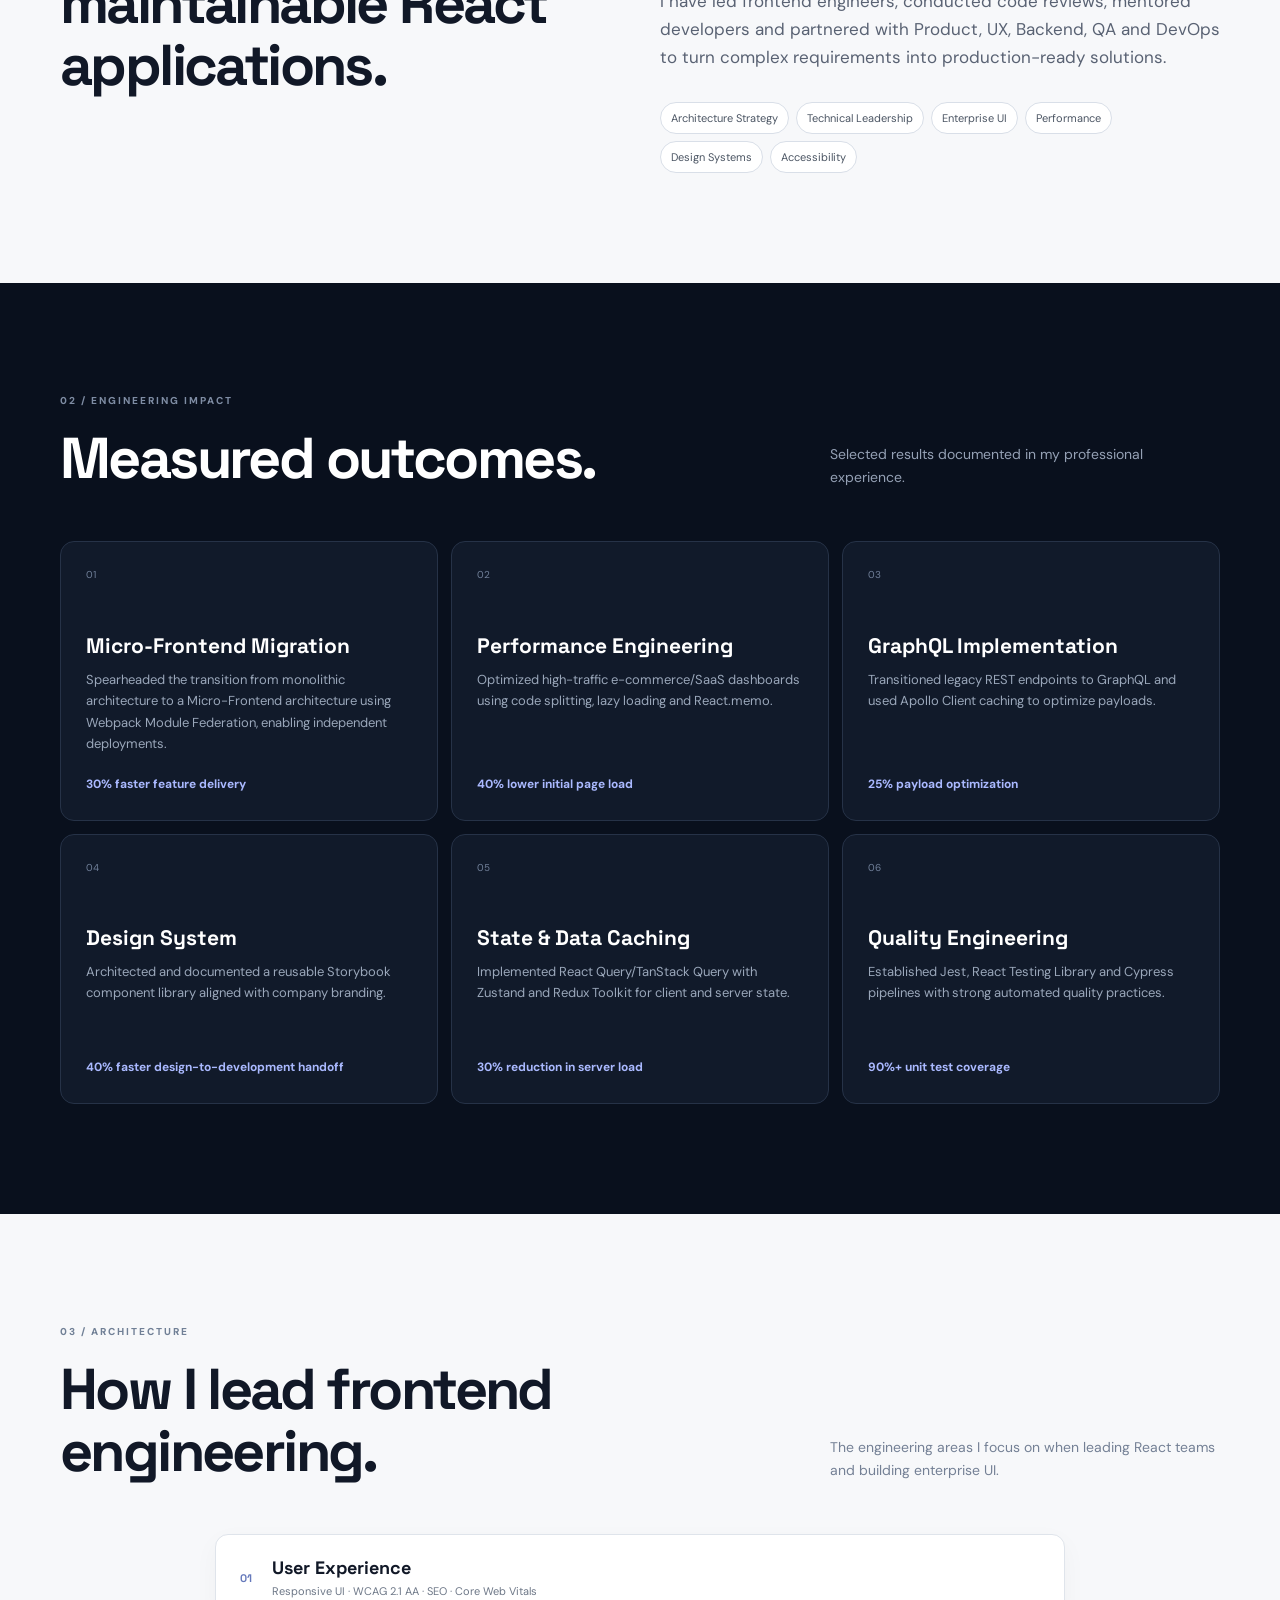
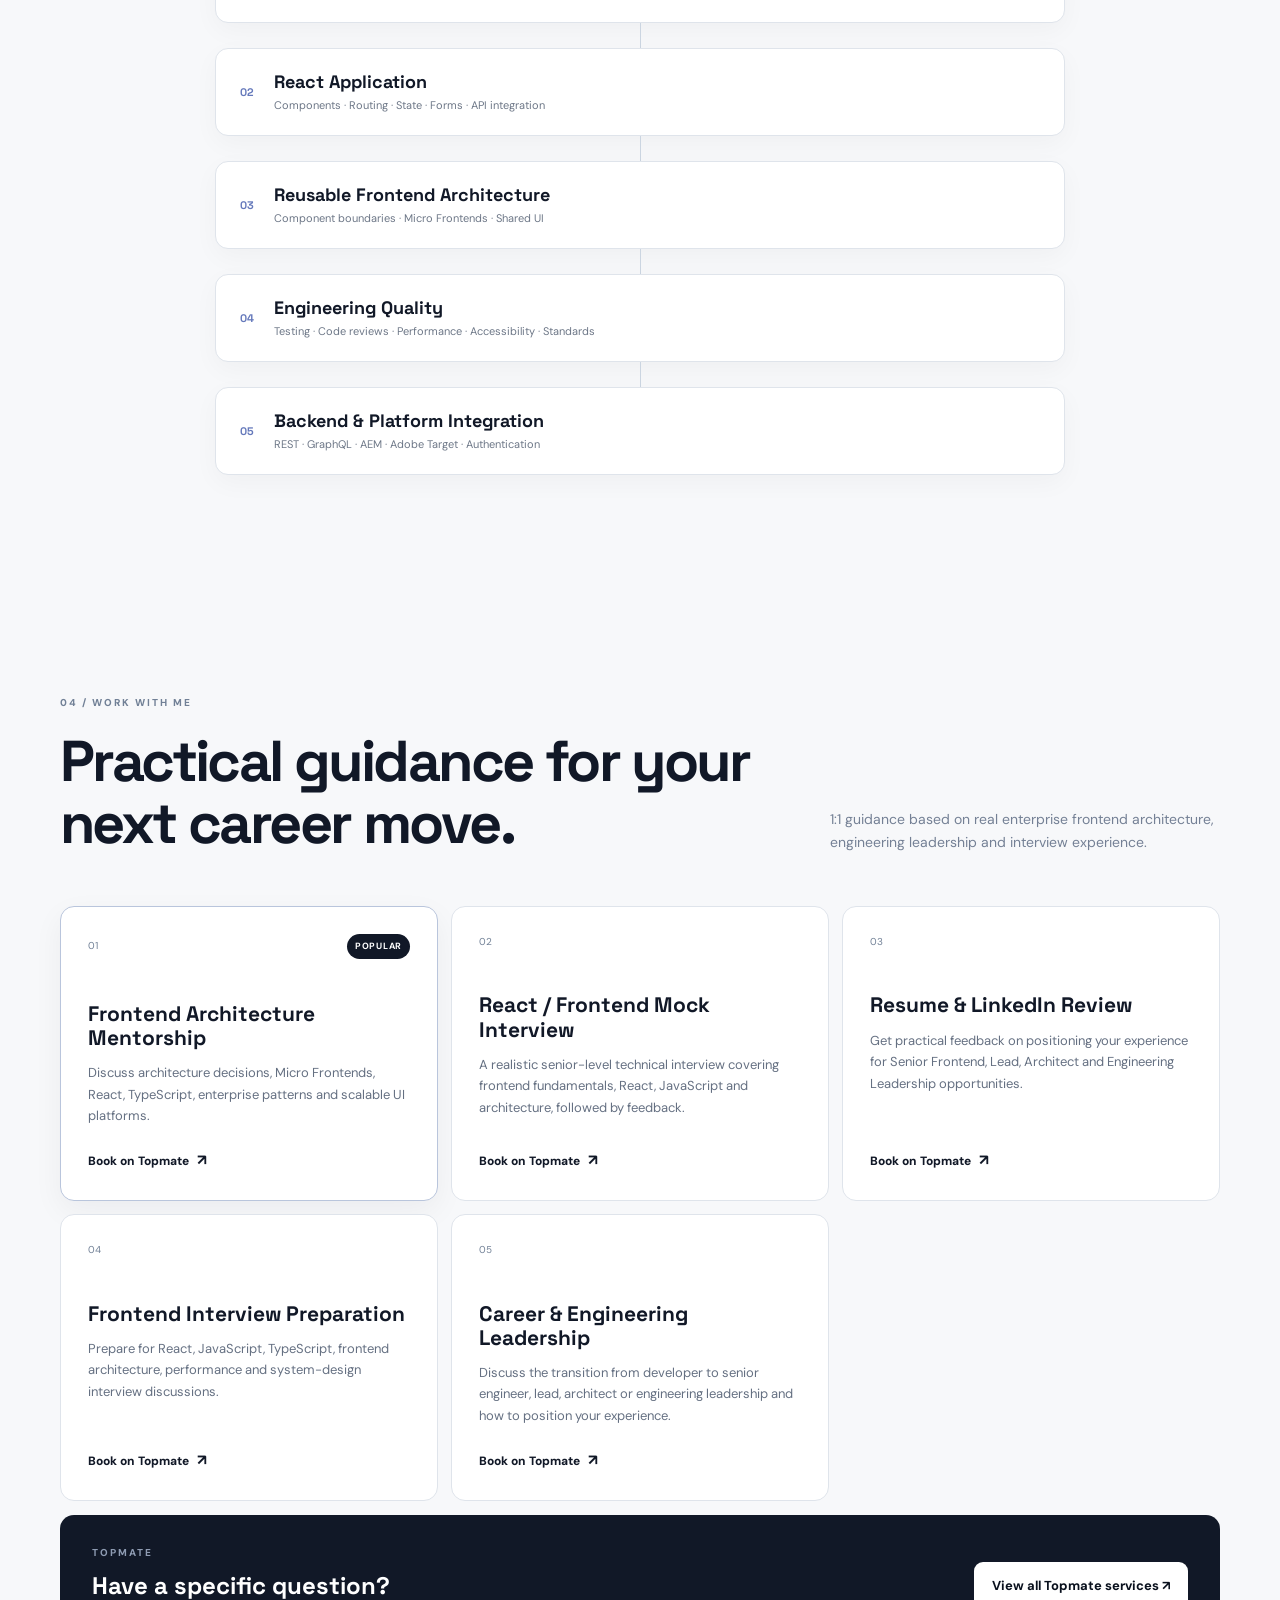
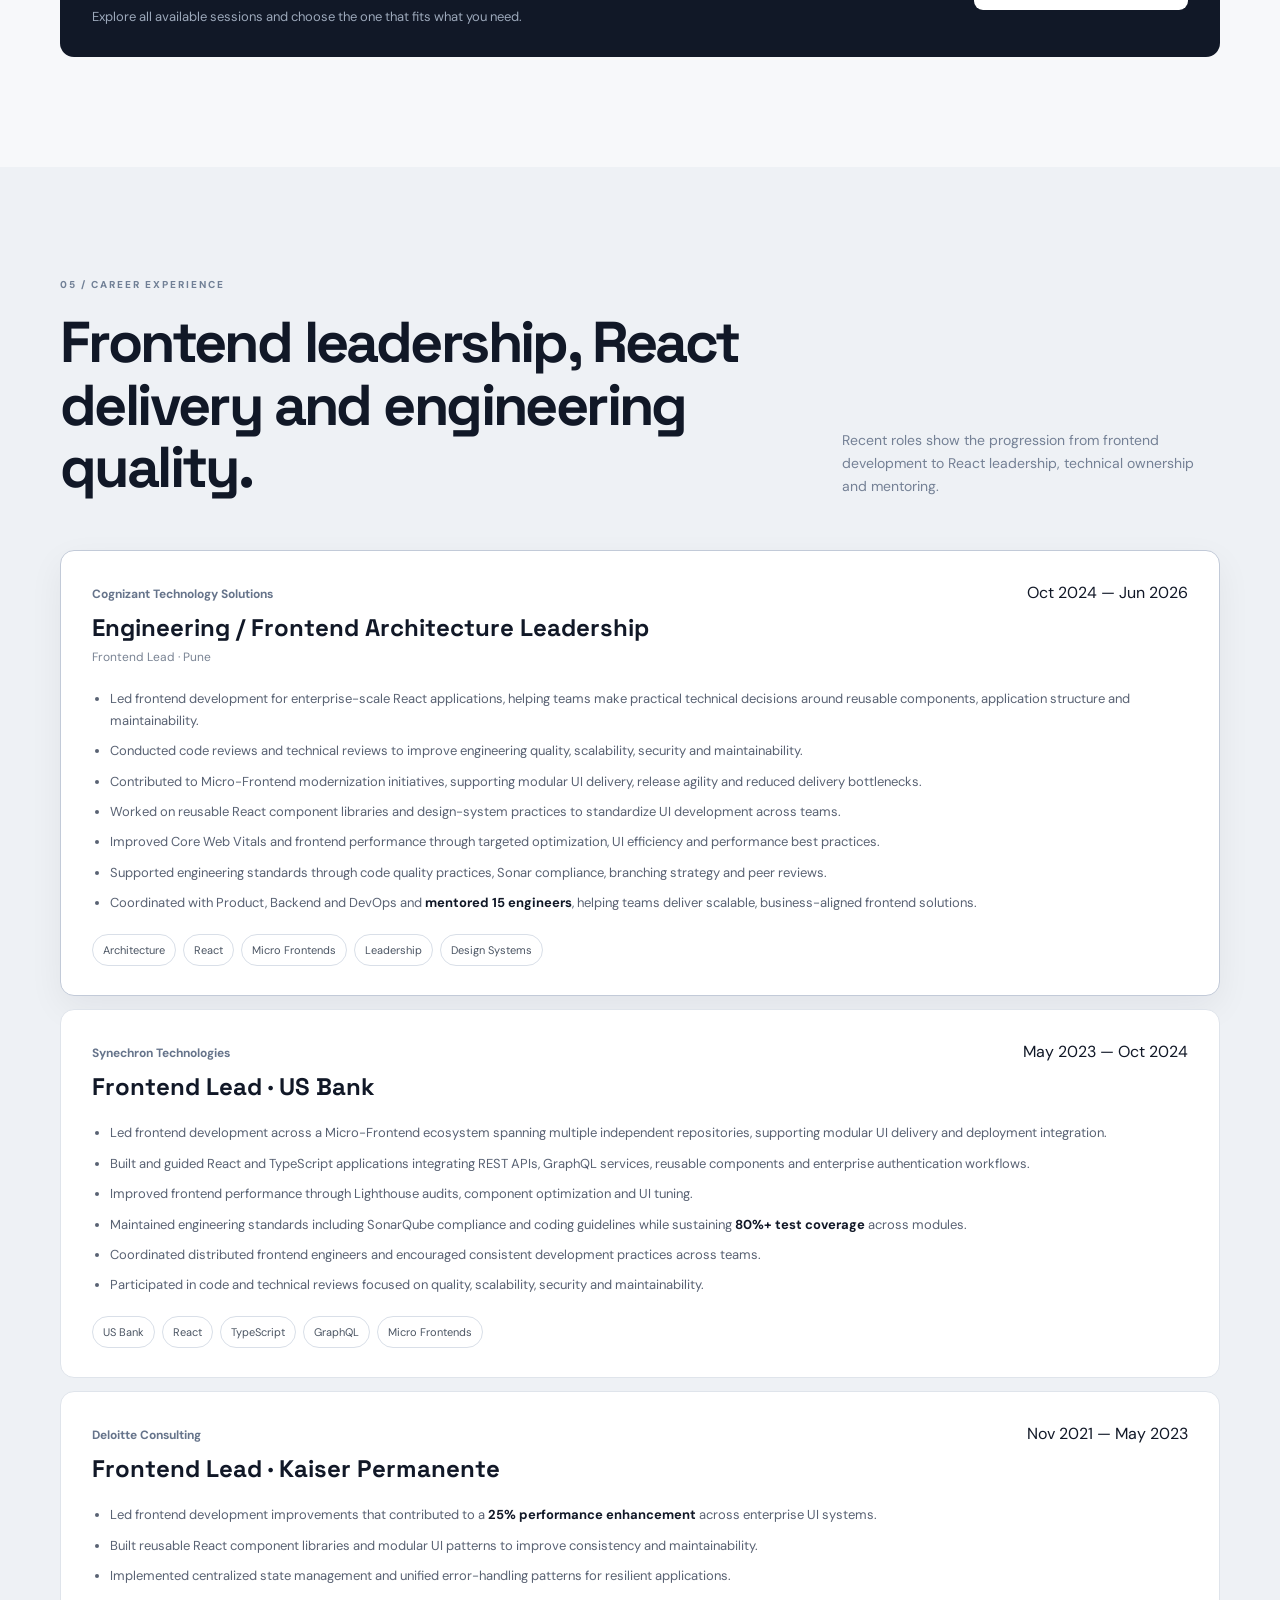
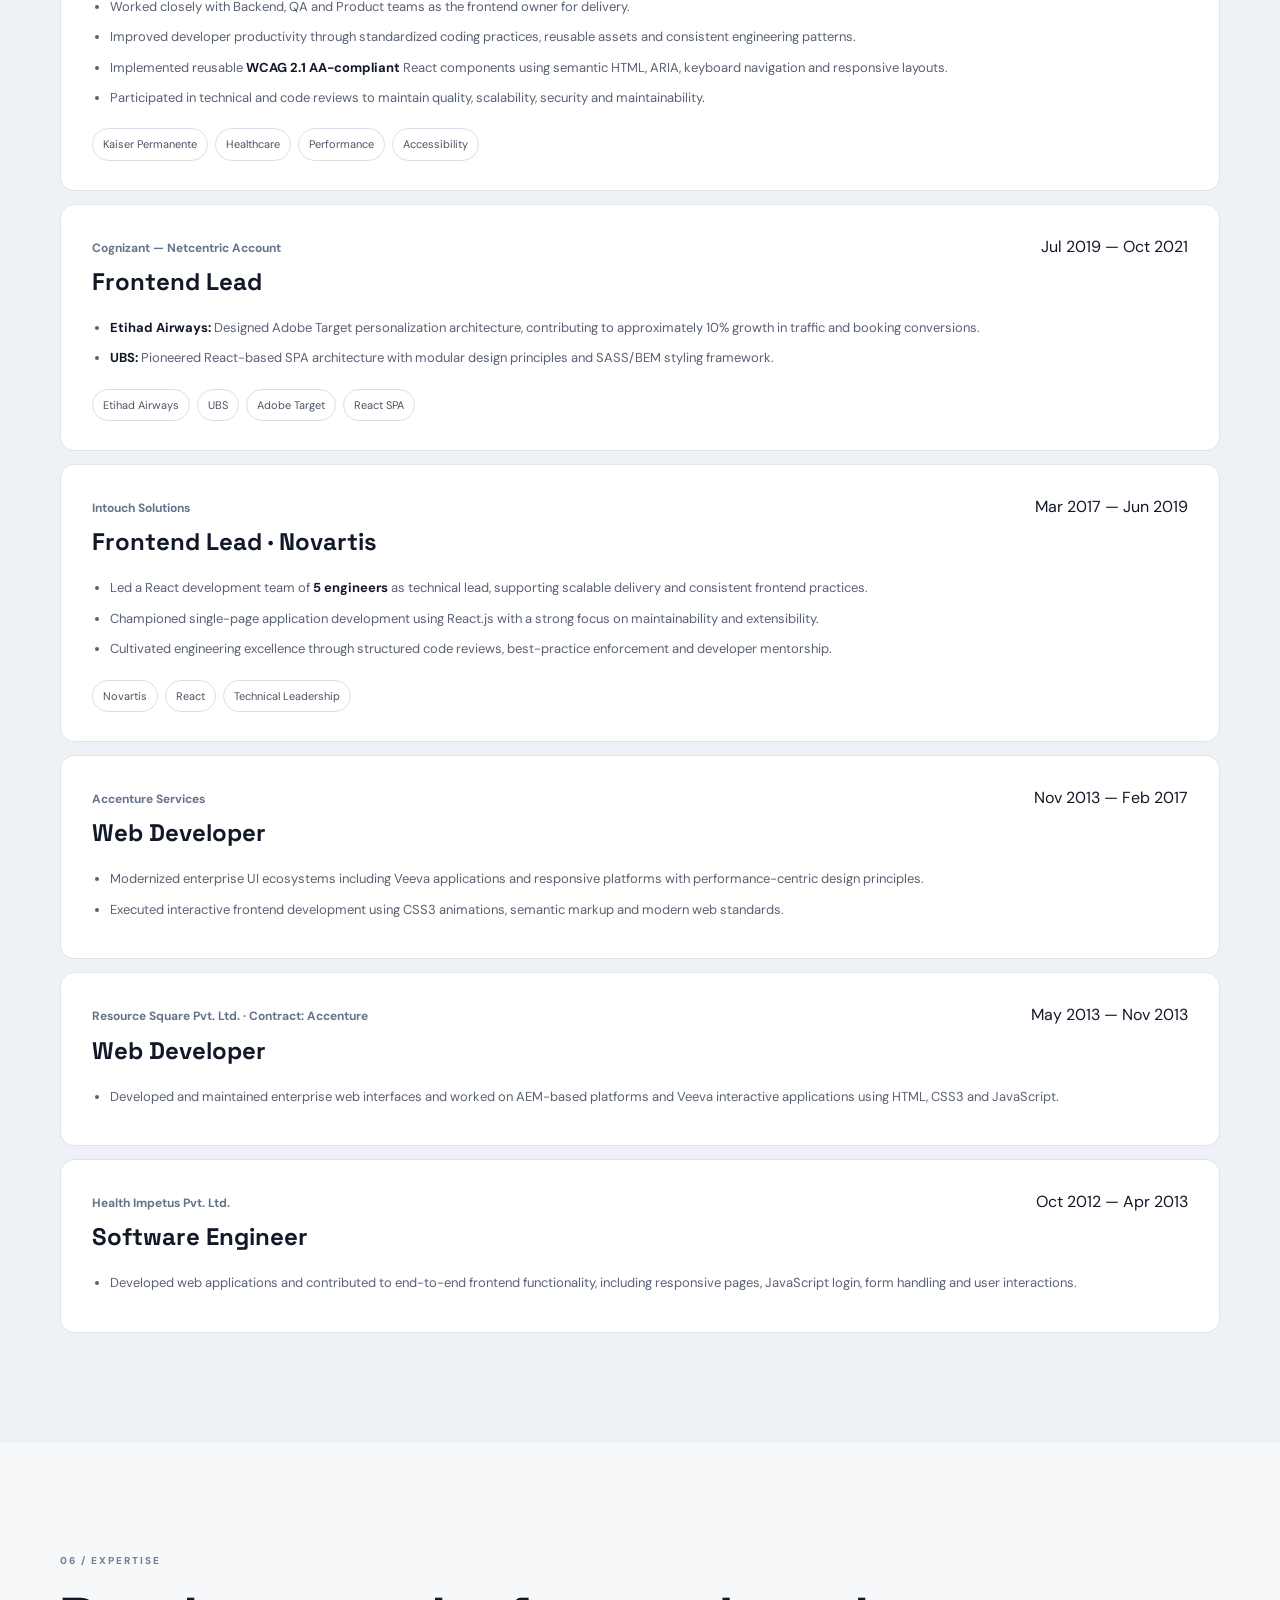
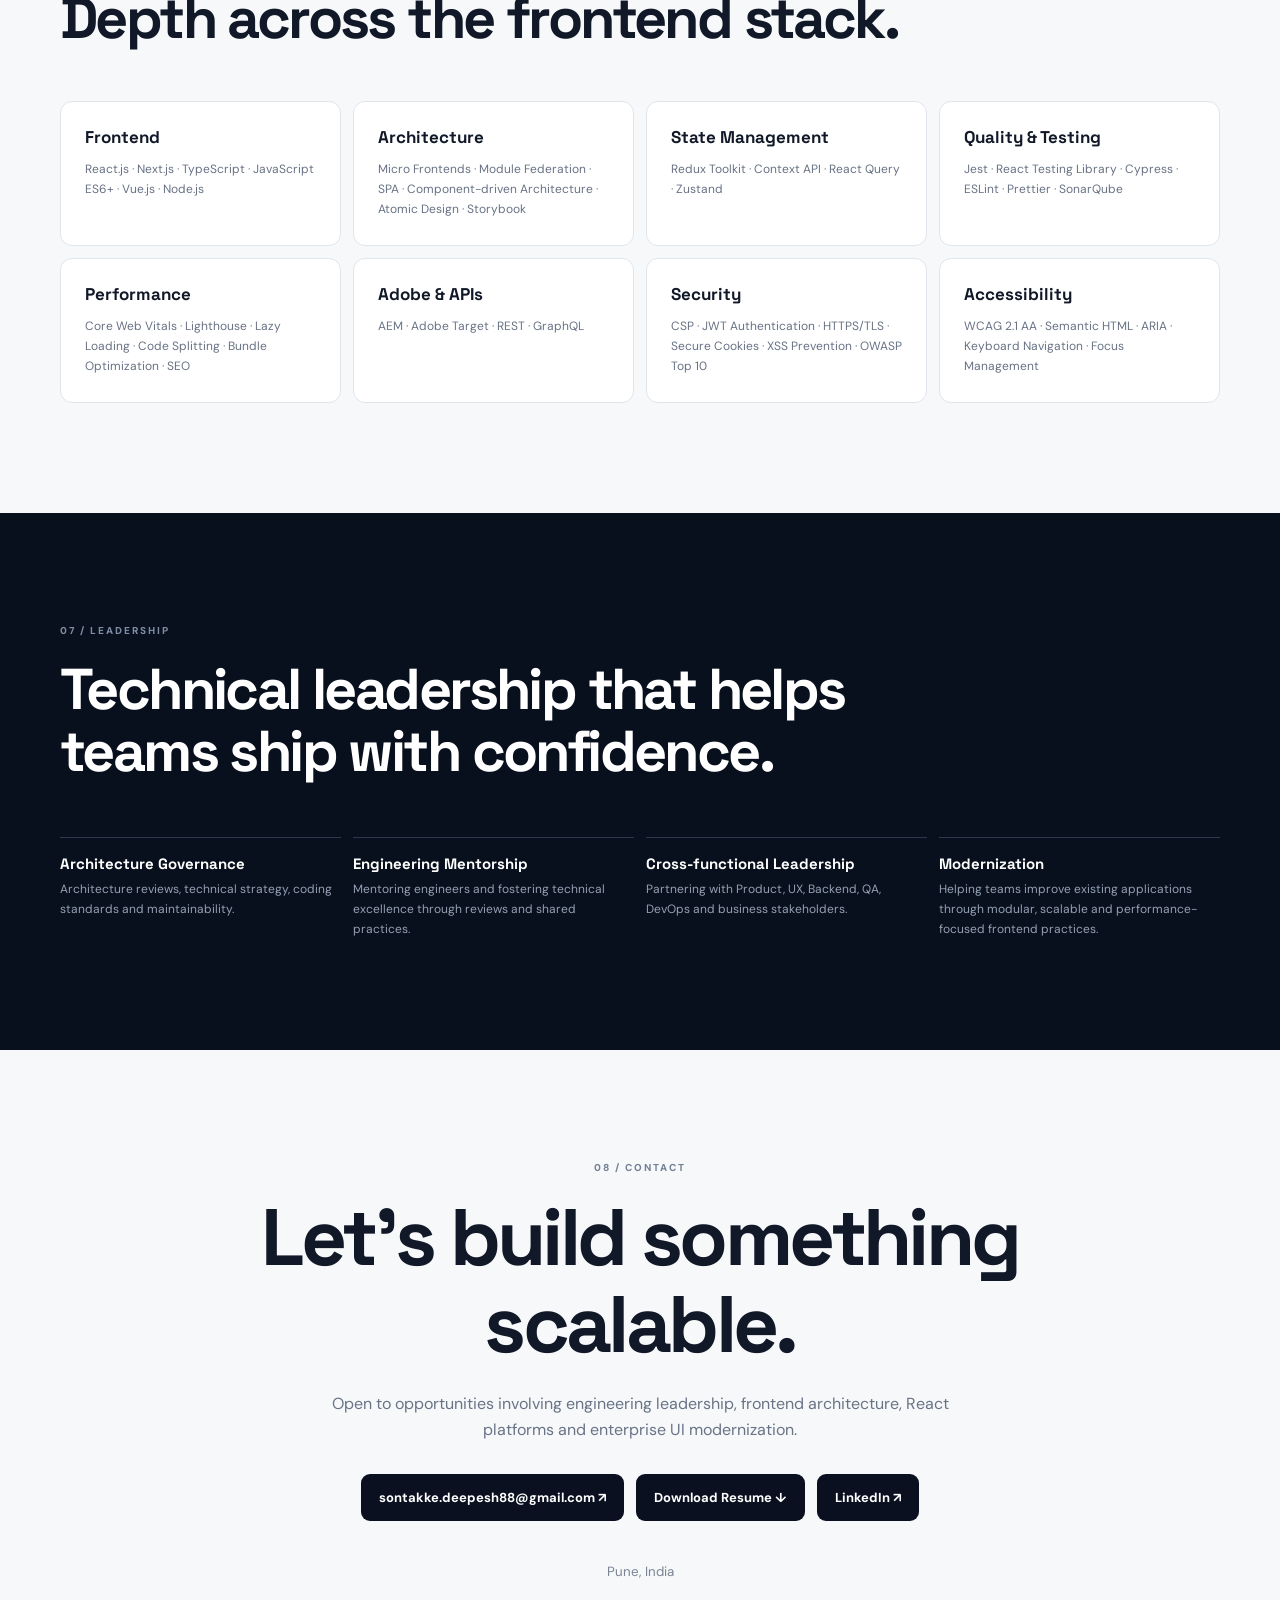
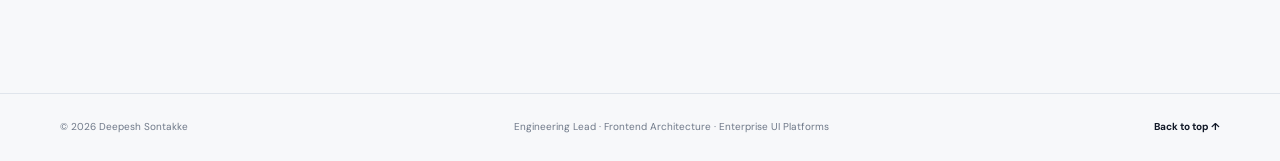
==== commit 265df346: "Fix typo in 'Download Resume' link text" ====
--- a/index.html
+++ b/index.html
@@ -23,7 +23,7 @@
       <a href="#experience">Experience</a>
       <a href="#skills">Expertise</a>
       <a href="#contact">Contact</a>
-      <a class="button dark-button" href="assets/Resume-Deepesh-Sontakke-Frontend.pdf" download>Downliad Resume<b>↓</b></a>
+      <a class="button dark-button" href="assets/Resume-Deepesh-Sontakke-Frontend.pdf" download>Download Resume<b>↓</b></a>
     </div>
   </nav>
 </header>
@@ -300,8 +300,8 @@
     <p>Open to opportunities involving engineering leadership, frontend architecture, React platforms and enterprise UI modernization.</p>
     <div class="actions centered">
       <a class="button dark-button" href="mailto:sontakke.deepesh88@gmail.com">sontakke.deepesh88@gmail.com ↗</a>
-      <a class="button outline-dark" href="assets/Resume-Deepesh-Sontakke-Frontend.pdf" download>Download Resume ↓</a>
-      <a class="button outline-dark" href="https://www.linkedin.com/in/deepesh-sontakke-ui-developer/">LinkedIn <svg xmlns="http://www.w3.org/2000/svg" id="linkedin-bug-blue-medium" width="34" height="34" aria-hidden="false" data-supported-dps="34x34" viewBox="0 0 34 34" data-token-id="417" class="_18c2244c aa291794 _4754385e _4c9e2ad3" role="img" aria-label="LinkedIn" style="width: 34px; min-width: 34px; height: 34px; min-height: 34px;"><path fill="#0a66c2" d="M34 2.5v29a2.5 2.5 0 0 1-2.5 2.5h-29A2.5 2.5 0 0 1 0 31.5v-29A2.5 2.5 0 0 1 2.5 0h29A2.5 2.5 0 0 1 34 2.5M10 13H5v16h5zm.45-5.5a2.88 2.88 0 0 0-2.86-2.9H7.5a2.9 2.9 0 0 0 0 5.8 2.88 2.88 0 0 0 2.95-2.81zM29 19.28c0-4.81-3.06-6.68-6.1-6.68a5.7 5.7 0 0 0-5.06 2.58h-.14V13H13v16h5v-8.51a3.32 3.32 0 0 1 3-3.58h.19c1.59 0 2.77 1 2.77 3.52V29h5z" display="var(--svgDisplayLight)"></path><path fill="#fff" d="M34 2.5v29a2.5 2.5 0 0 1-2.5 2.5h-29A2.5 2.5 0 0 1 0 31.5v-29A2.5 2.5 0 0 1 2.5 0h29A2.5 2.5 0 0 1 34 2.5M10 13H5v16h5zm.45-5.5a2.88 2.88 0 0 0-2.86-2.9H7.5a2.9 2.9 0 0 0 0 5.8 2.88 2.88 0 0 0 2.95-2.81zM29 19.28c0-4.81-3.06-6.68-6.1-6.68a5.7 5.7 0 0 0-5.06 2.58h-.14V13H13v16h5v-8.51a3.32 3.32 0 0 1 3-3.58h.19c1.59 0 2.77 1 2.77 3.52V29h5z" display="var(--svgDisplayDark)"></path></svg> ↗</a>
+      <a class="button dark-button" href="assets/Resume-Deepesh-Sontakke-Frontend.pdf" download>Download Resume ↓</a>
+      <a class="button dark-button" href="https://www.linkedin.com/in/deepesh-sontakke-ui-developer/">LinkedIn ↗</a>
     </div>
     <small>Pune, India</small>
   </div>
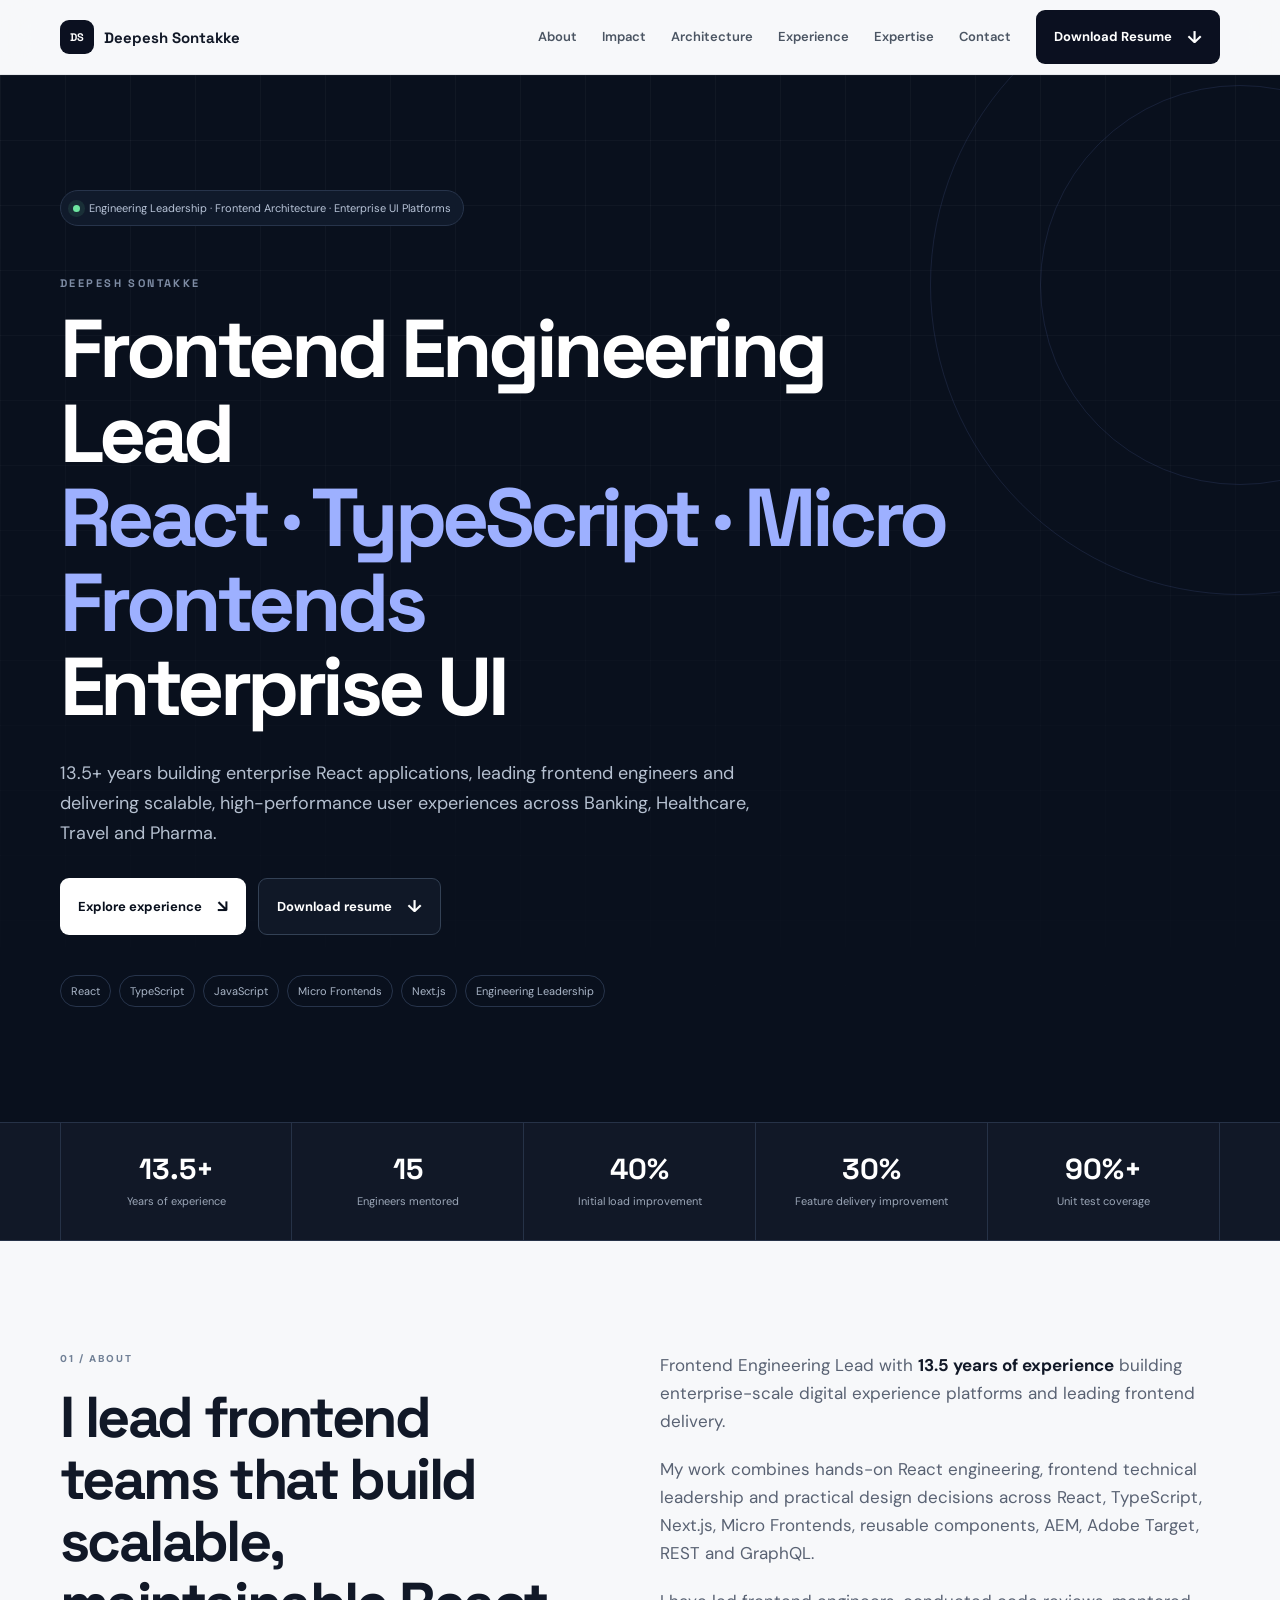
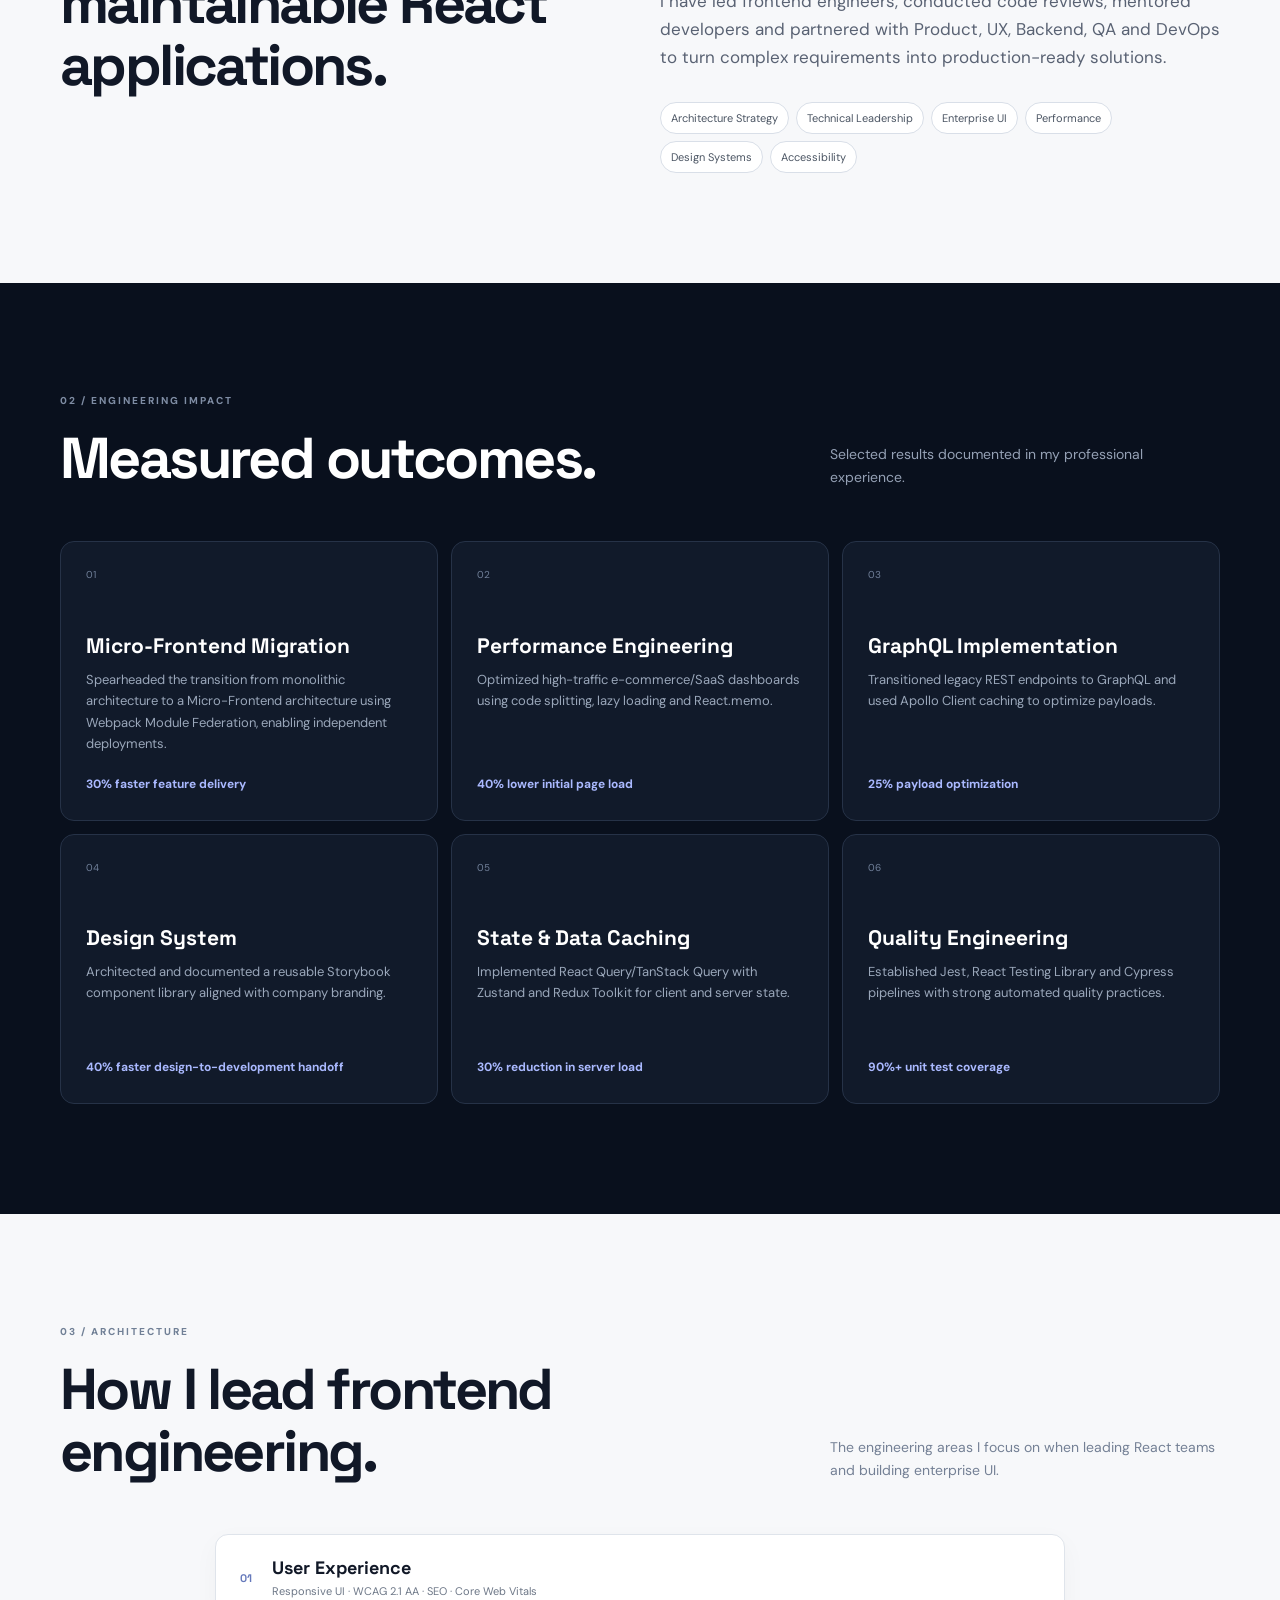
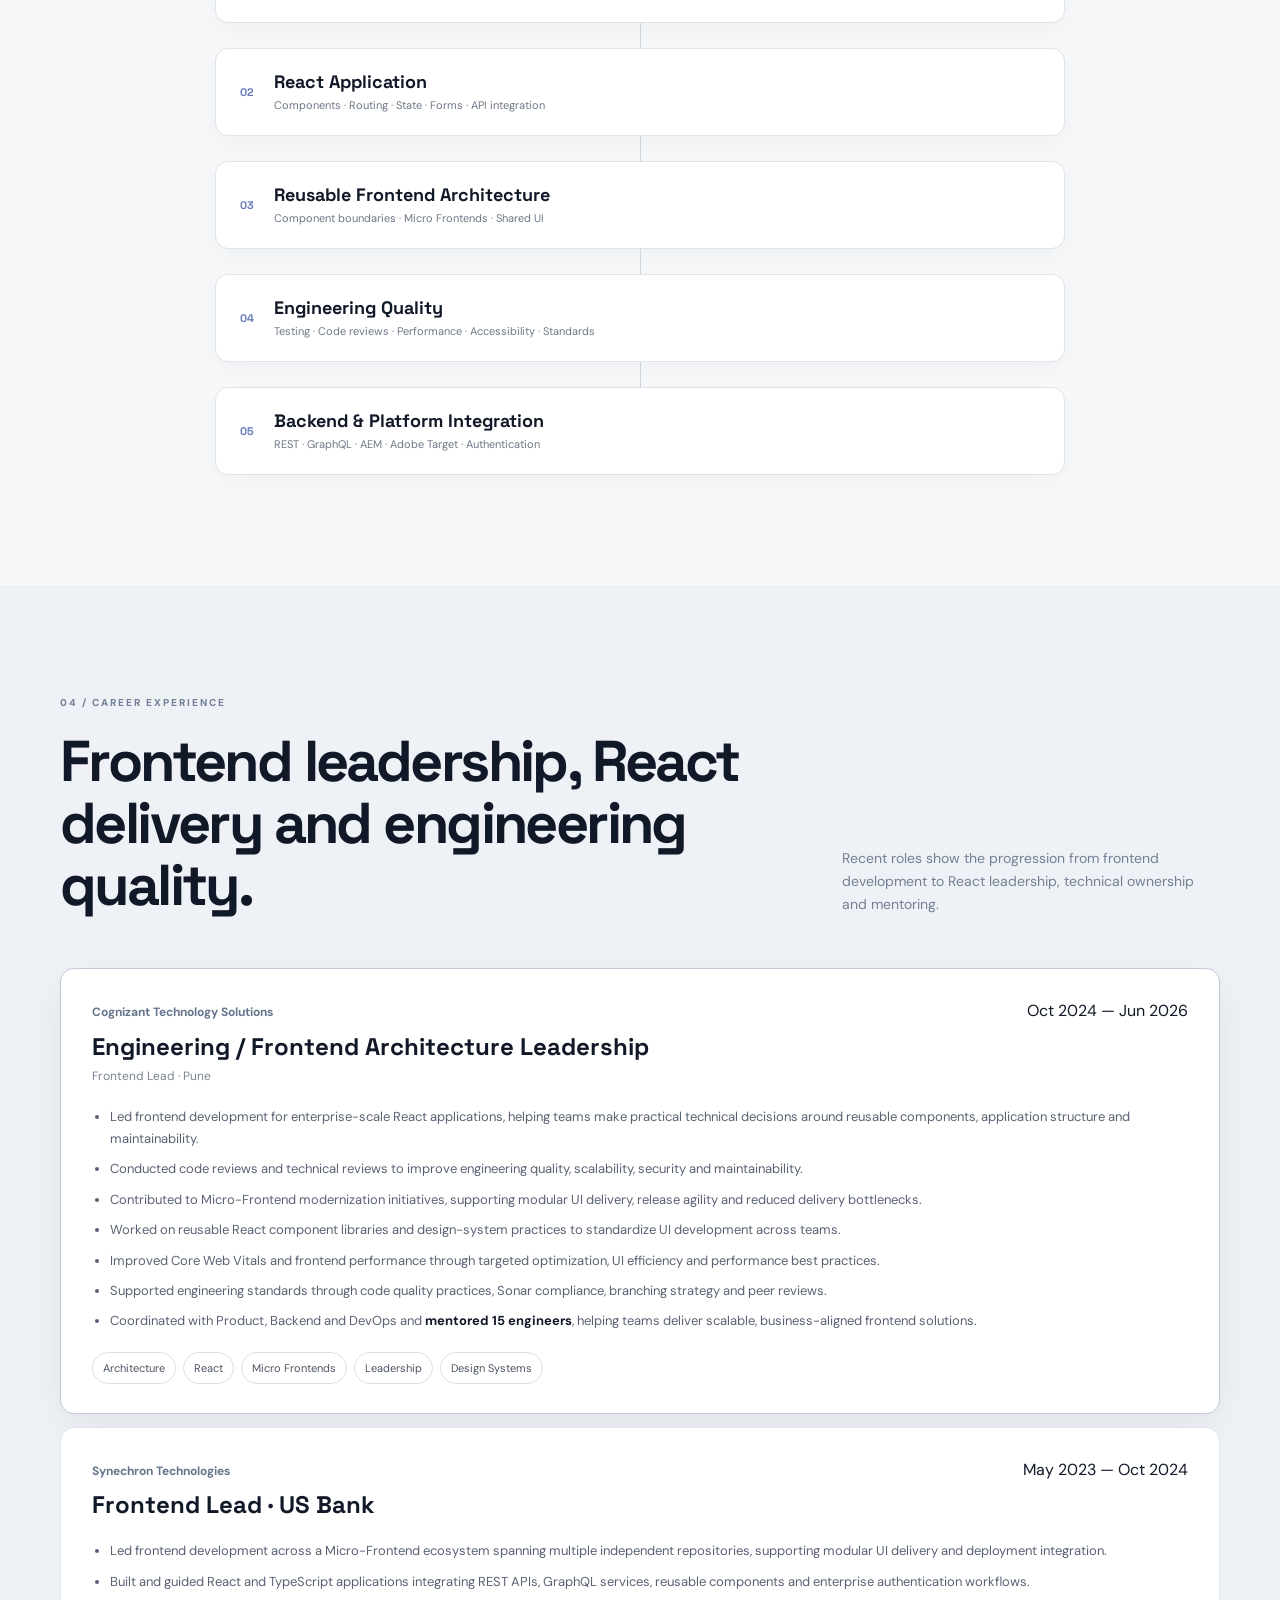
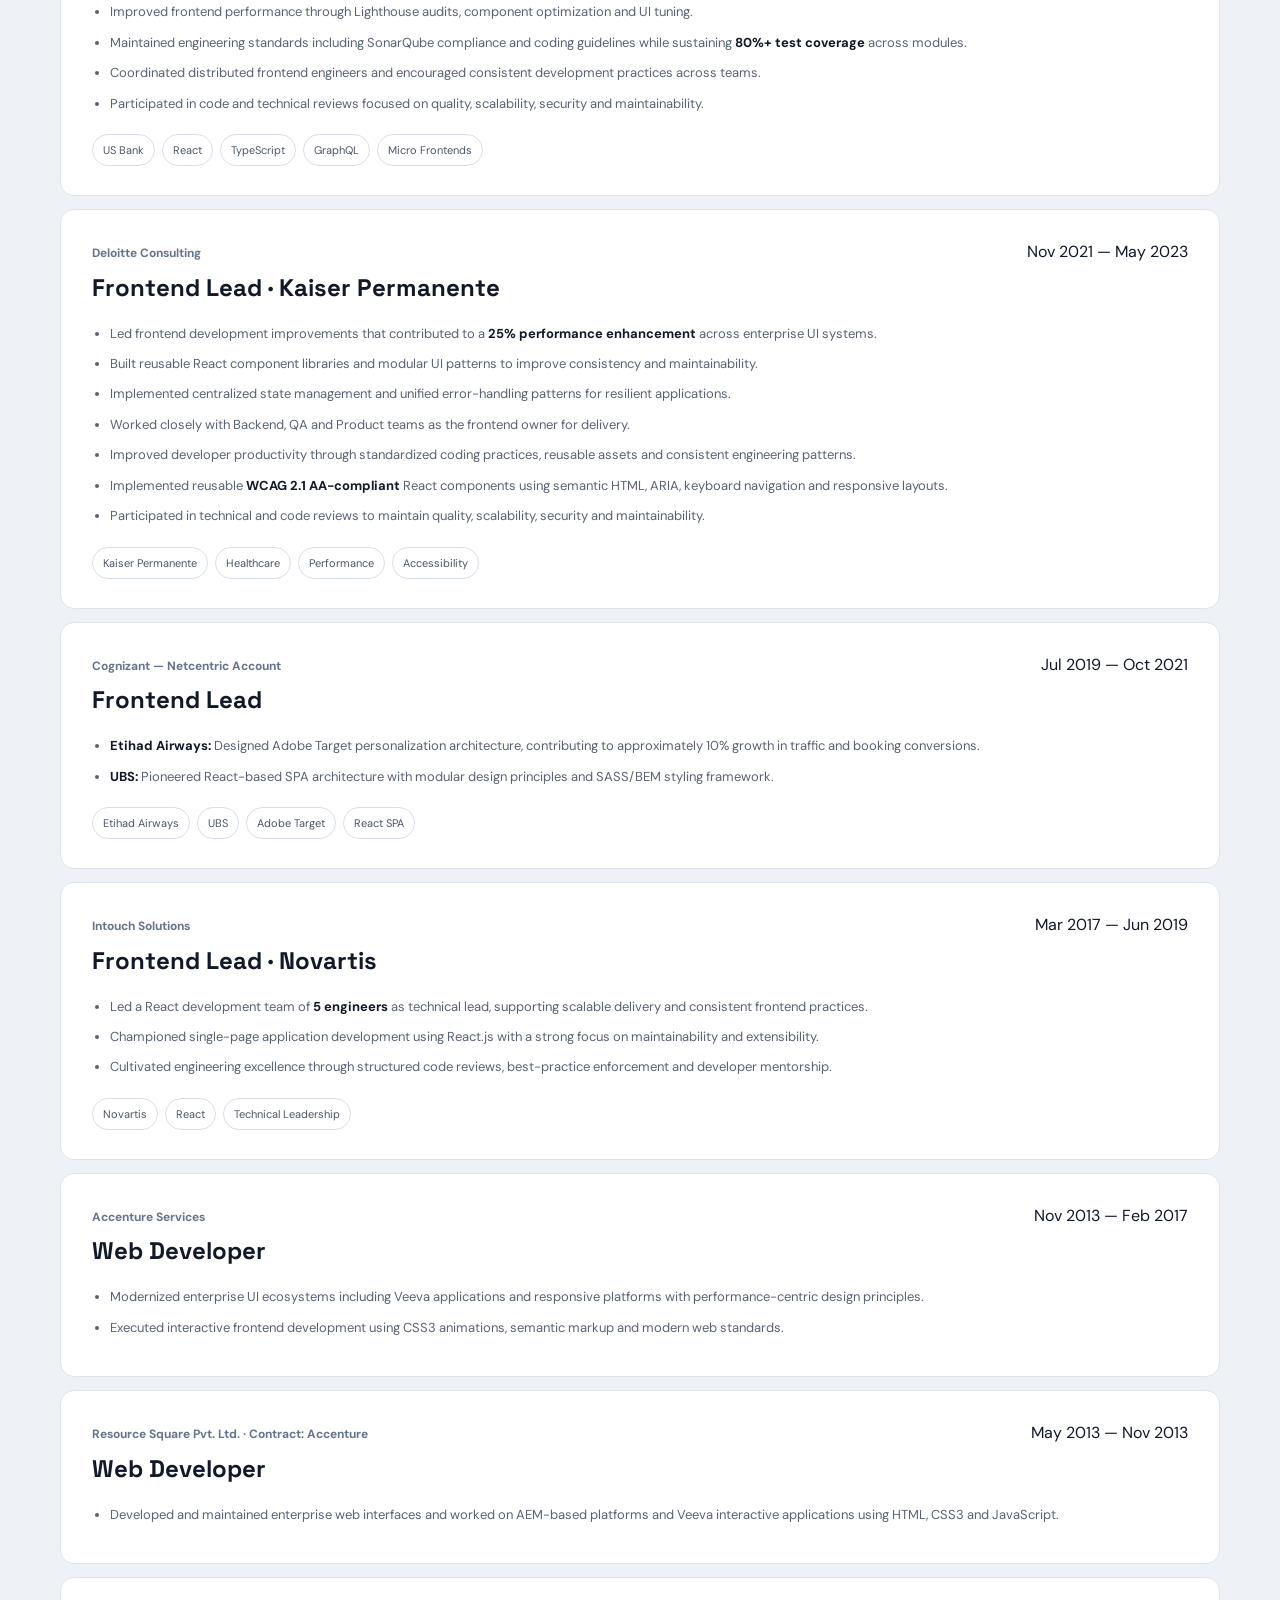
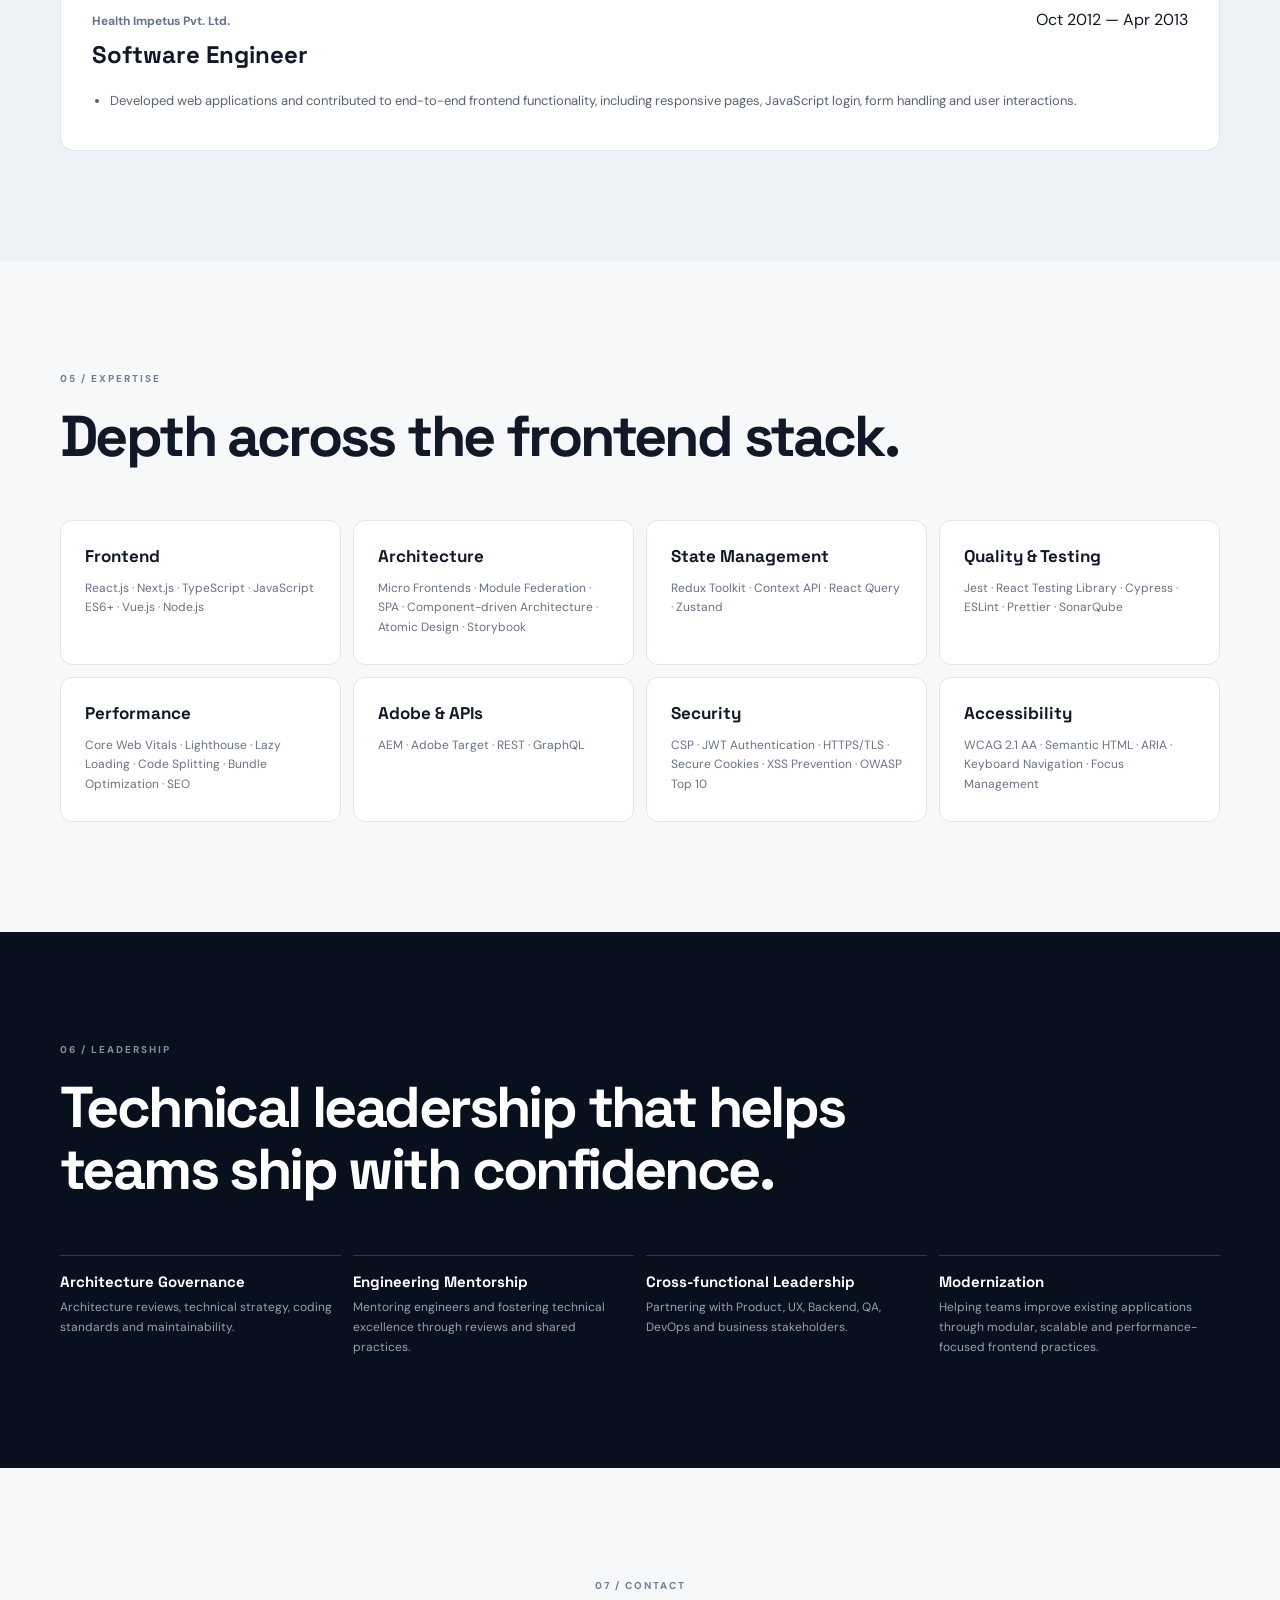
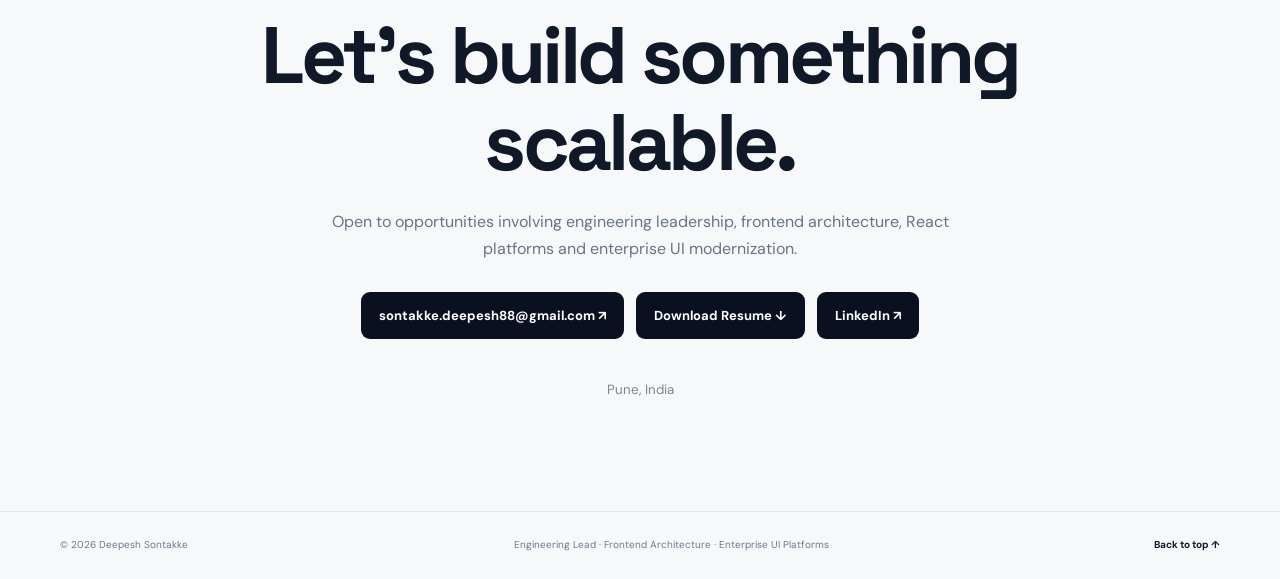
==== commit 70df01bf: "Update index.html" ====
--- a/index.html
+++ b/index.html
@@ -112,68 +112,11 @@
 </section>
 
 
-<section id="work-with-me" class="section work-with-me">
+
+<section id="experience" class="section soft">
   <div class="container">
     <div class="section-heading">
-      <div>
-        <span class="section-number">04 / WORK WITH ME</span>
-        <h2>Practical guidance for your next career move.</h2>
-      </div>
-      <p>1:1 guidance based on real enterprise frontend architecture, engineering leadership and interview experience.</p>
-    </div>
-
-    <div class="service-grid">
-      <article class="service-card service-featured">
-        <div class="service-top"><span>01</span><b>Popular</b></div>
-        <h3>Frontend Architecture Mentorship</h3>
-        <p>Discuss architecture decisions, Micro Frontends, React, TypeScript, enterprise patterns and scalable UI platforms.</p>
-        <a href="https://topmate.io/Deepesh_sontakke" target="_blank" rel="noopener">Book on Topmate <span>↗</span></a>
-      </article>
-
-      <article class="service-card">
-        <div class="service-top"><span>02</span></div>
-        <h3>React / Frontend Mock Interview</h3>
-        <p>A realistic senior-level technical interview covering frontend fundamentals, React, JavaScript and architecture, followed by feedback.</p>
-        <a href="https://topmate.io/Deepesh_sontakke" target="_blank" rel="noopener">Book on Topmate <span>↗</span></a>
-      </article>
-
-      <article class="service-card">
-        <div class="service-top"><span>03</span></div>
-        <h3>Resume & LinkedIn Review</h3>
-        <p>Get practical feedback on positioning your experience for Senior Frontend, Lead, Architect and Engineering Leadership opportunities.</p>
-        <a href="https://topmate.io/Deepesh_sontakke" target="_blank" rel="noopener">Book on Topmate <span>↗</span></a>
-      </article>
-
-      <article class="service-card">
-        <div class="service-top"><span>04</span></div>
-        <h3>Frontend Interview Preparation</h3>
-        <p>Prepare for React, JavaScript, TypeScript, frontend architecture, performance and system-design interview discussions.</p>
-        <a href="https://topmate.io/Deepesh_sontakke" target="_blank" rel="noopener">Book on Topmate <span>↗</span></a>
-      </article>
-
-      <article class="service-card">
-        <div class="service-top"><span>05</span></div>
-        <h3>Career & Engineering Leadership</h3>
-        <p>Discuss the transition from developer to senior engineer, lead, architect or engineering leadership and how to position your experience.</p>
-        <a href="https://topmate.io/Deepesh_sontakke" target="_blank" rel="noopener">Book on Topmate <span>↗</span></a>
-      </article>
-    </div>
-
-    <div class="topmate-cta">
-      <div>
-        <span class="section-number">TOPMATE</span>
-        <h3>Have a specific question?</h3>
-        <p>Explore all available sessions and choose the one that fits what you need.</p>
-      </div>
-      <a class="button light" href="https://topmate.io/Deepesh_sontakke" target="_blank" rel="noopener">View all Topmate services ↗</a>
-    </div>
-  </div>
-</section>
-
-<section id="experience" class="section soft">
-  <div class="container">
-    <div class="section-heading">
-      <div><span class="section-number">05 / CAREER EXPERIENCE</span><h2>Frontend leadership, React delivery and engineering quality.</h2></div>
+      <div><span class="section-number">04 / CAREER EXPERIENCE</span><h2>Frontend leadership, React delivery and engineering quality.</h2></div>
       <p>Recent roles show the progression from frontend development to React leadership, technical ownership and mentoring.</p>
     </div>
 
@@ -266,7 +209,7 @@
 
 <section id="skills" class="section">
   <div class="container">
-    <div class="section-heading"><div><span class="section-number">06 / EXPERTISE</span><h2>Depth across the frontend stack.</h2></div></div>
+    <div class="section-heading"><div><span class="section-number">05 / EXPERTISE</span><h2>Depth across the frontend stack.</h2></div></div>
     <div class="skill-grid">
       <article><h3>Frontend</h3><p>React.js · Next.js · TypeScript · JavaScript ES6+ · Vue.js · Node.js</p></article>
       <article><h3>Architecture</h3><p>Micro Frontends · Module Federation · SPA · Component-driven Architecture · Atomic Design · Storybook</p></article>
@@ -282,7 +225,7 @@
 
 <section class="section dark philosophy">
   <div class="container">
-    <span class="section-number">07 / LEADERSHIP</span>
+    <span class="section-number">06 / LEADERSHIP</span>
     <h2>Technical leadership that helps teams ship with confidence.</h2>
     <div class="lead-grid">
       <div><b>Architecture Governance</b><span>Architecture reviews, technical strategy, coding standards and maintainability.</span></div>
@@ -295,7 +238,7 @@
 
 <section id="contact" class="section contact">
   <div class="container">
-    <span class="section-number">08 / CONTACT</span>
+    <span class="section-number">07 / CONTACT</span>
     <h2>Let's build something scalable.</h2>
     <p>Open to opportunities involving engineering leadership, frontend architecture, React platforms and enterprise UI modernization.</p>
     <div class="actions centered">
